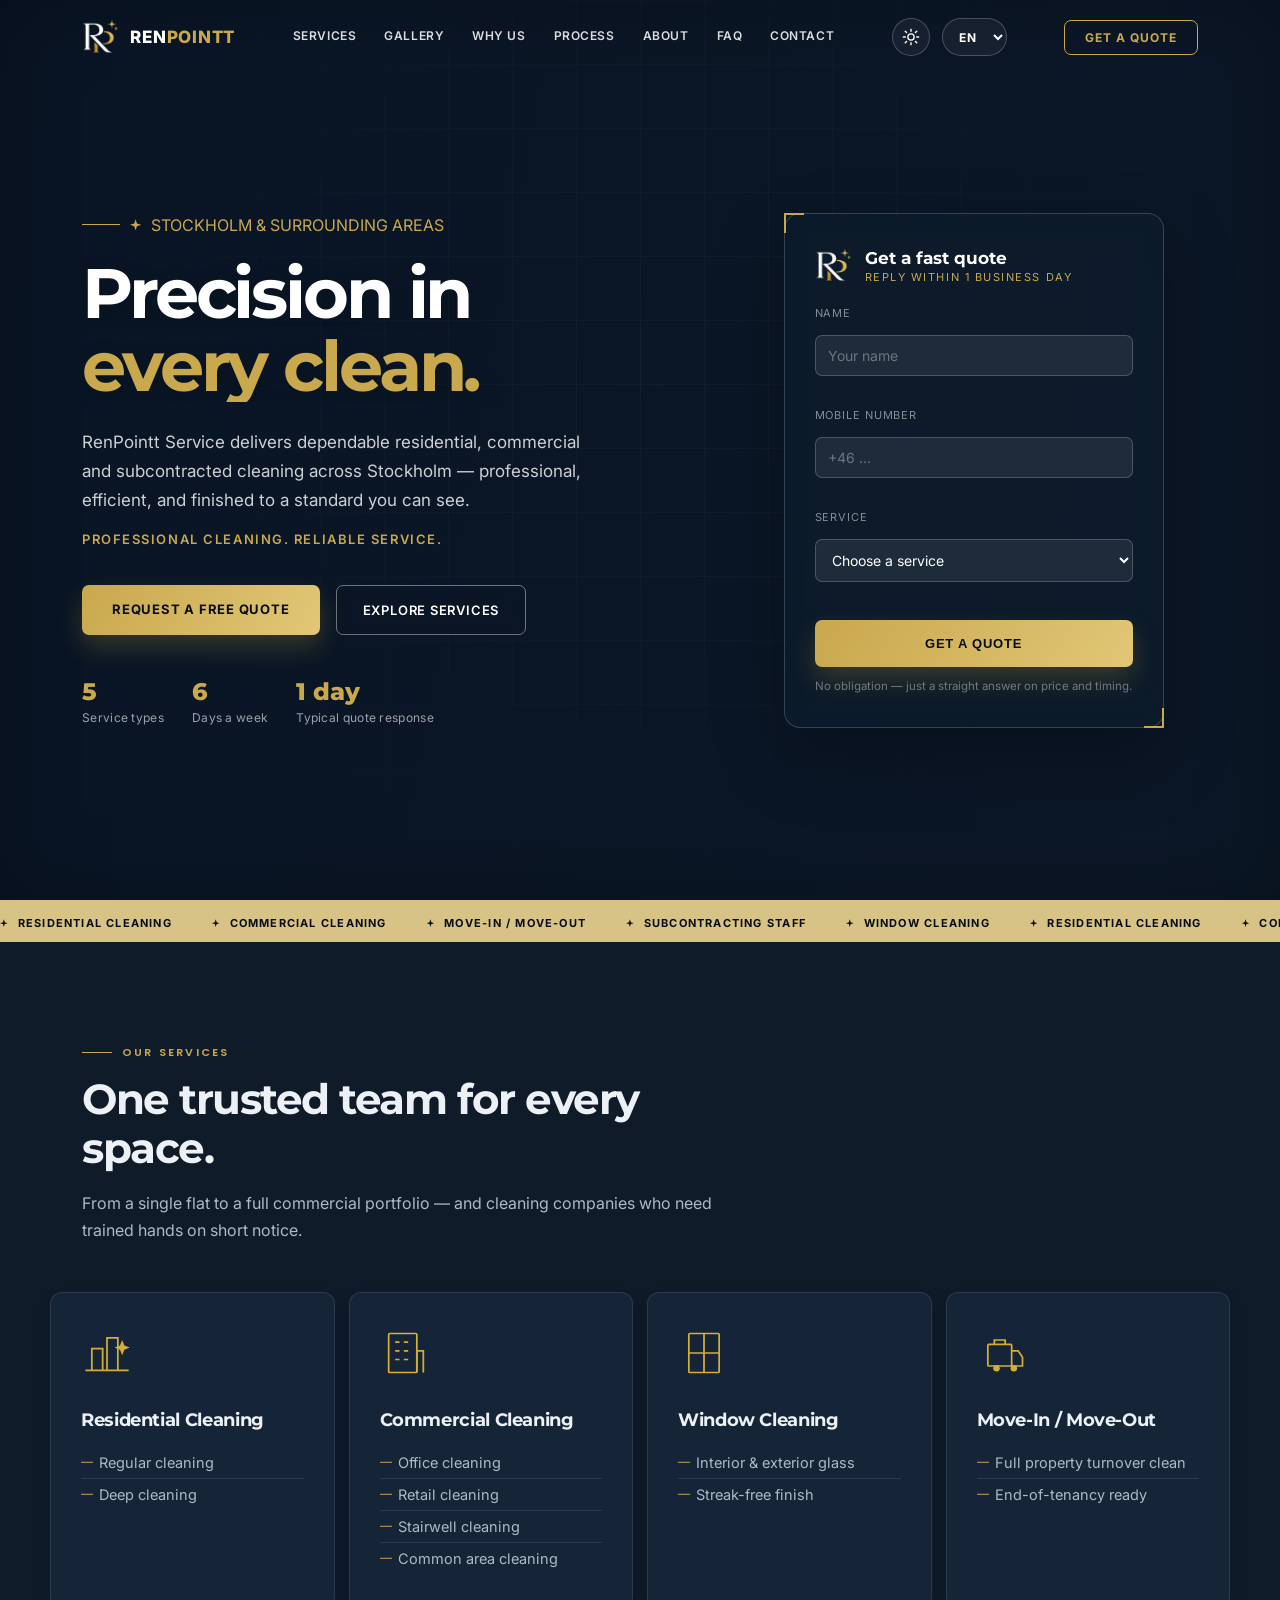
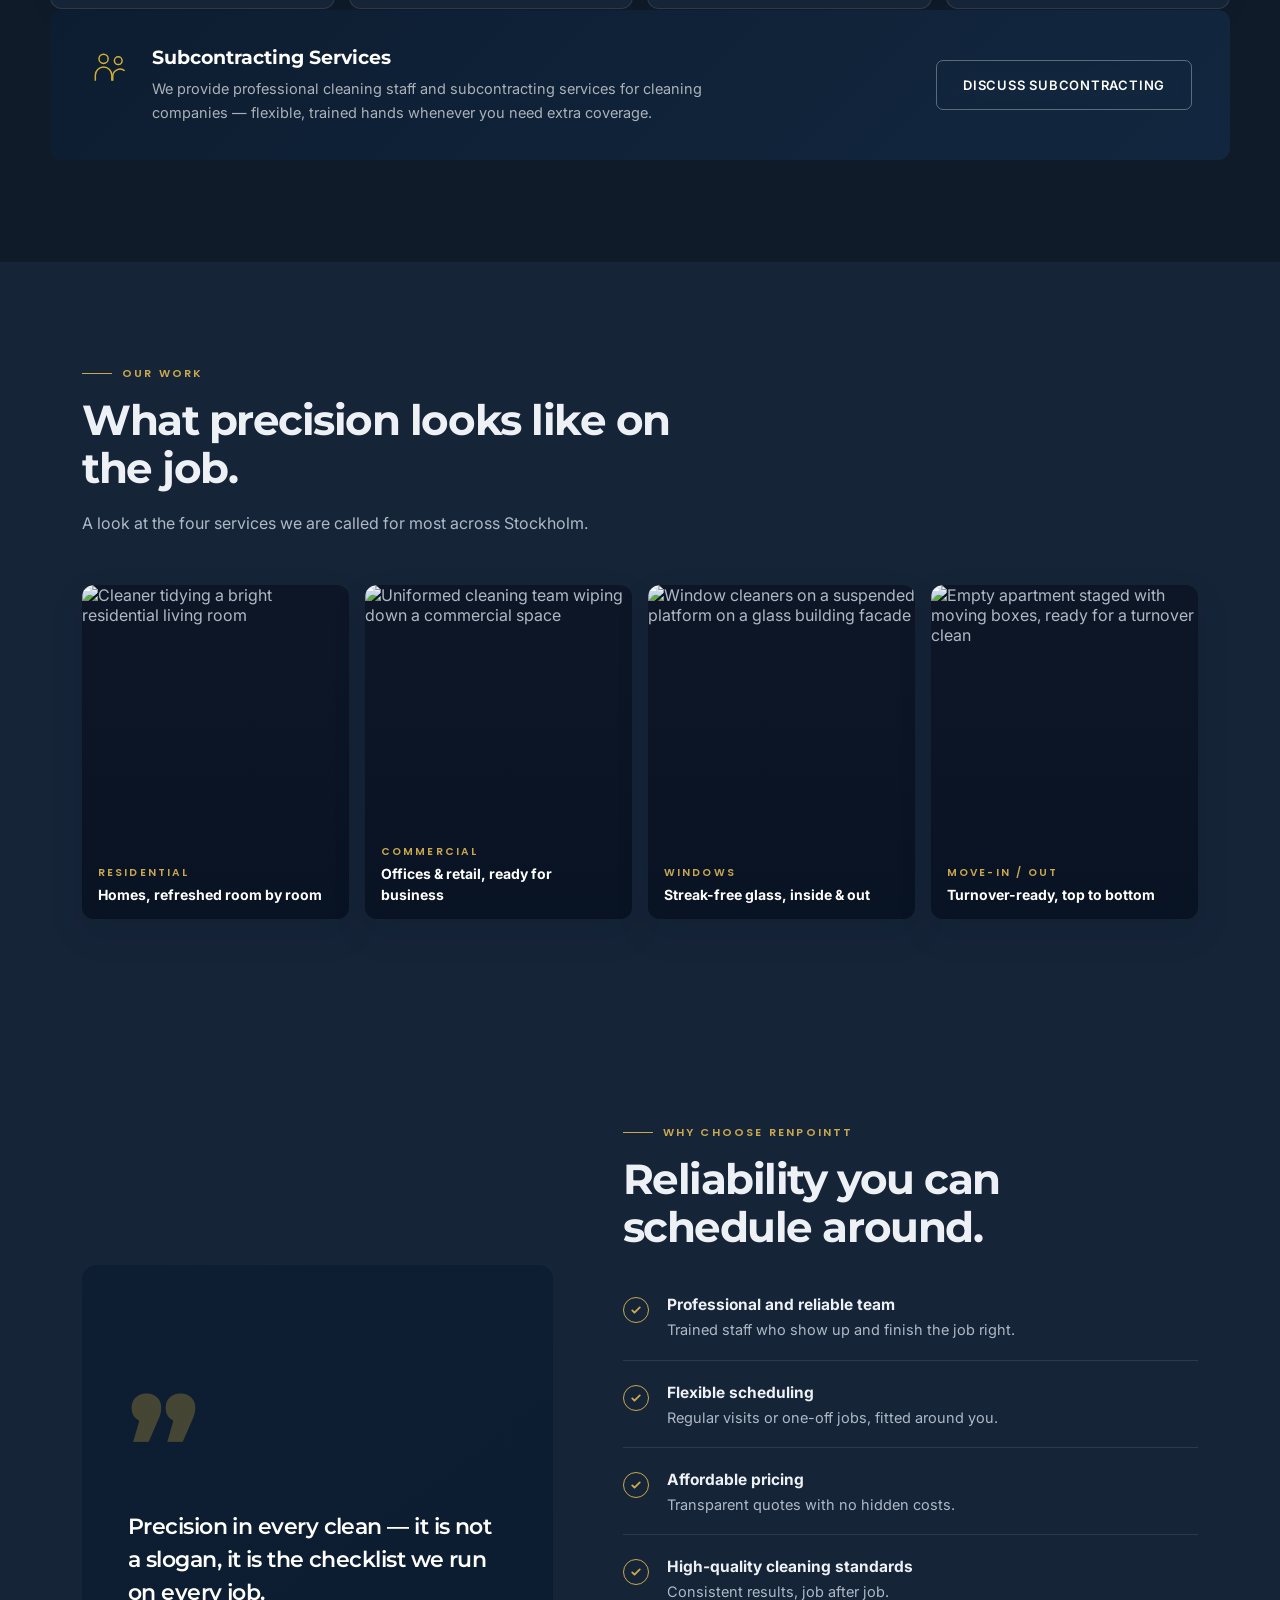
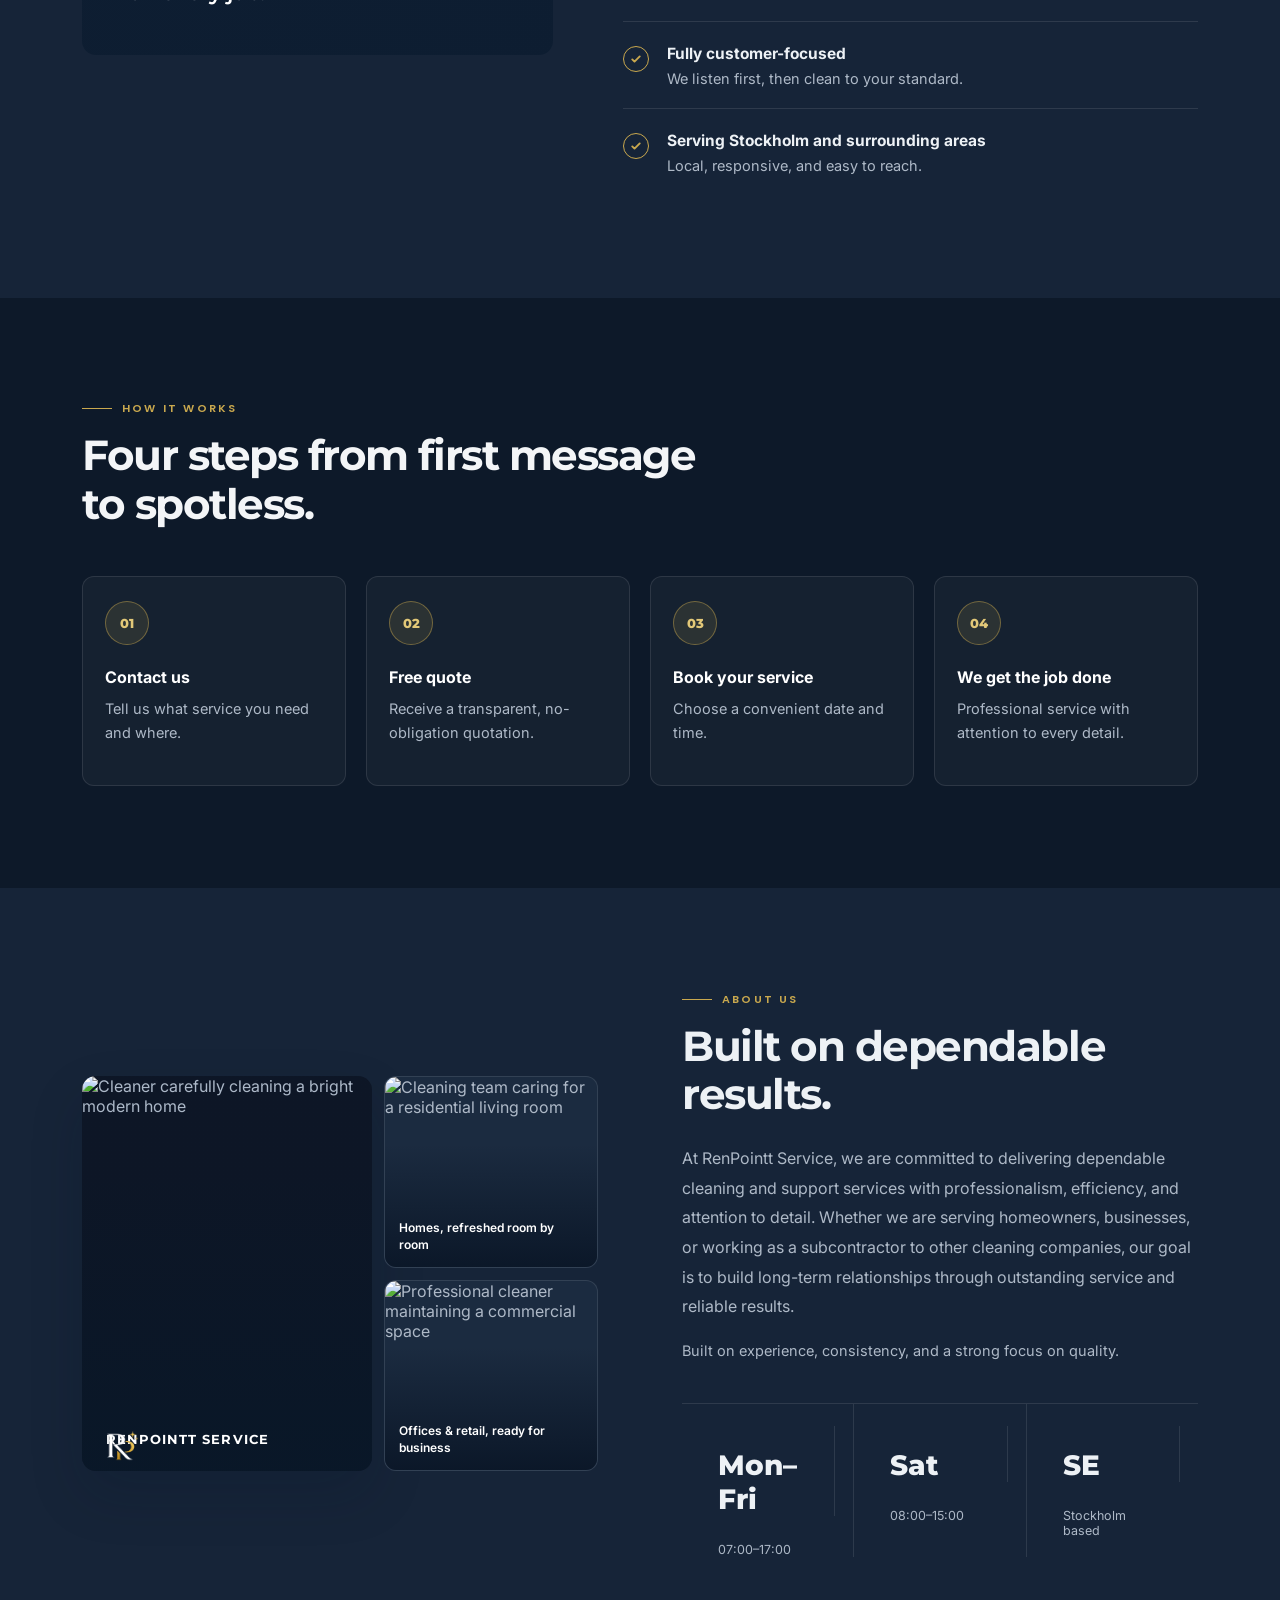
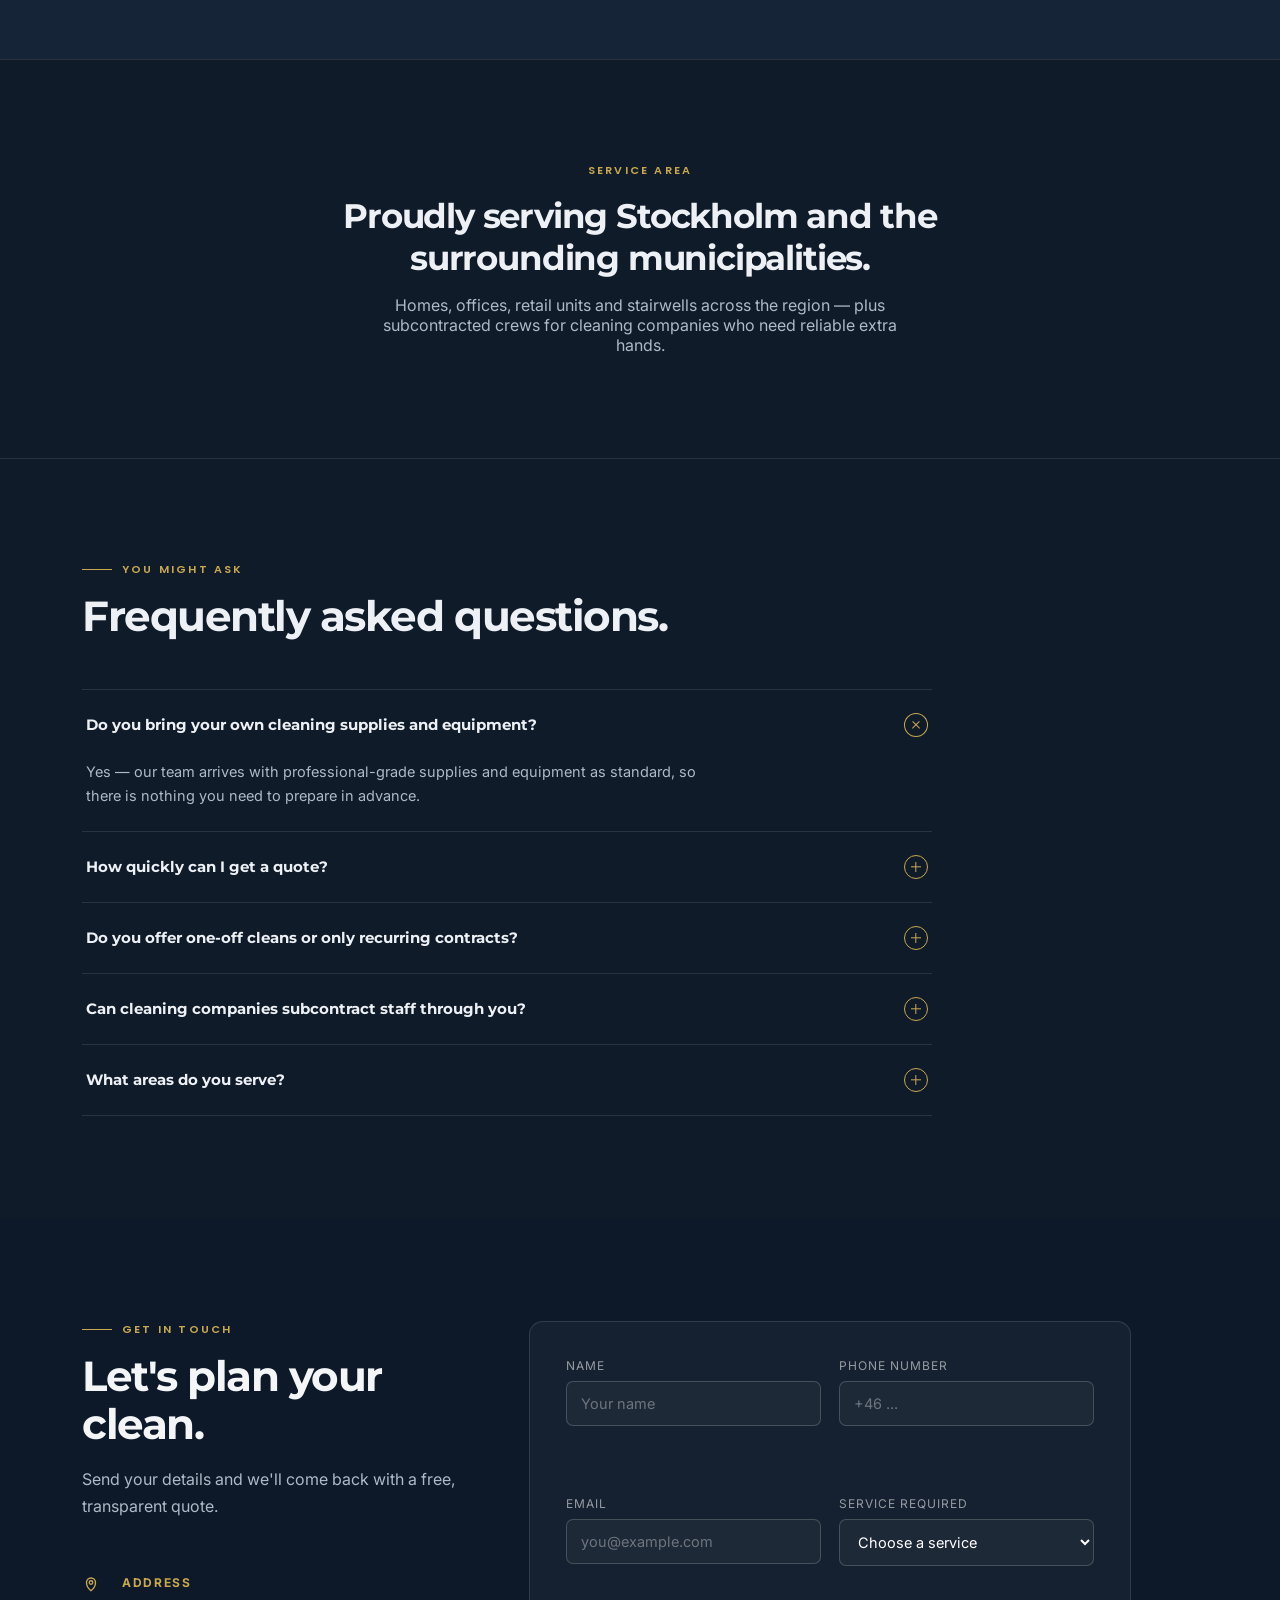
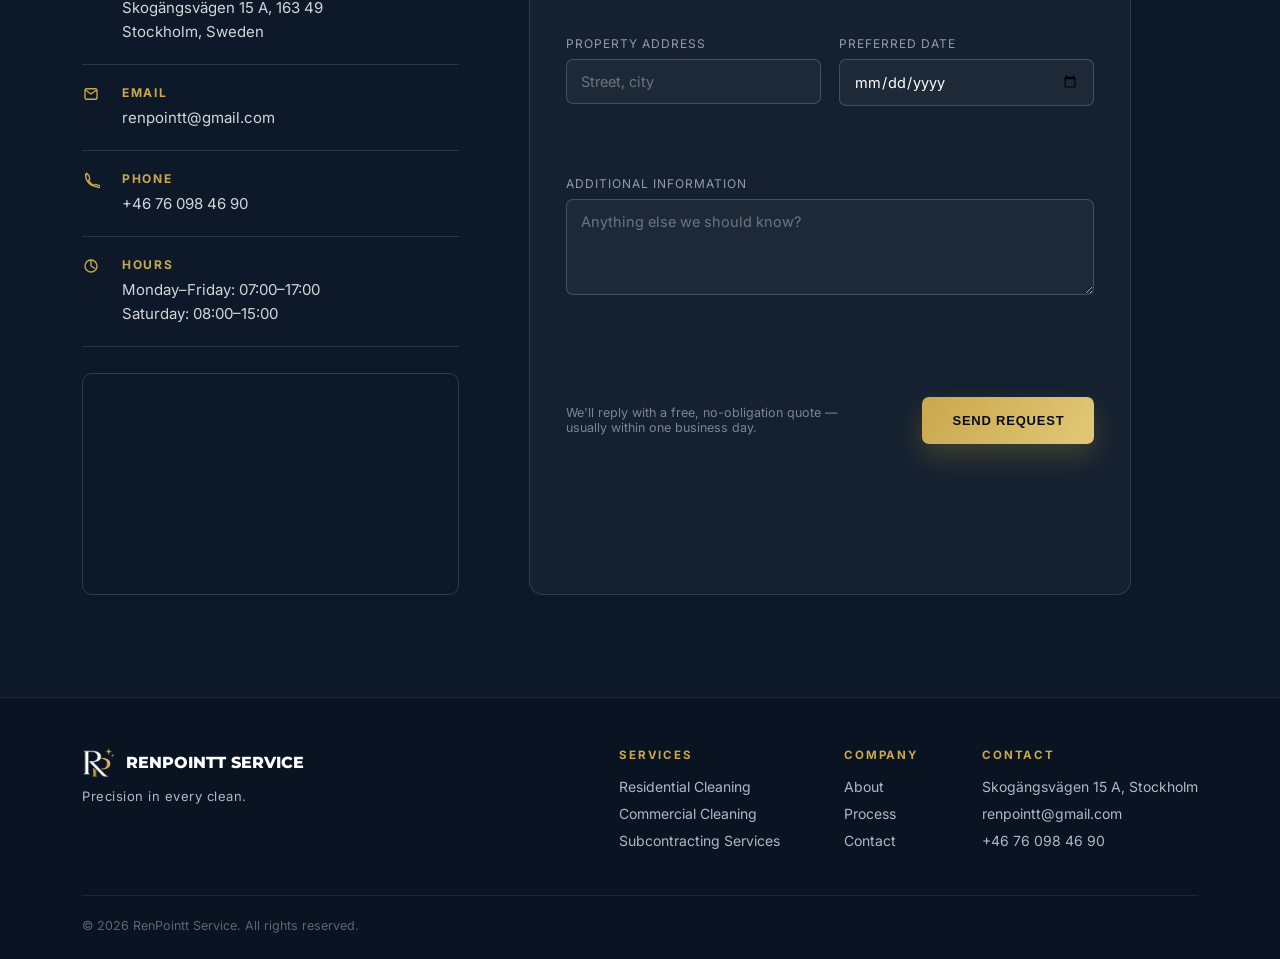
==== index.html @ 69bb12e0 "Publish RenPointt Service website Co-authored-by: Copilot <223556219+Copilot@users.noreply.github.co" ====
<!DOCTYPE html>
<html lang="en">
<head>
<meta charset="UTF-8">
<meta name="viewport" content="width=device-width, initial-scale=1.0">
<title>RenPointt Service — Precision in Every Clean | Stockholm Cleaning</title>
<meta name="description" content="Professional residential, commercial and subcontracted cleaning across Stockholm. Precision in every clean.">
<meta name="keywords" content="cleaning Stockholm, residential cleaning, commercial cleaning, office cleaning, window cleaning, move-in move-out cleaning, cleaning subcontractor, RenPointt Service">
<meta name="author" content="RenPointt Service">
<meta name="robots" content="index, follow">
<meta name="theme-color" content="#0D1626">
<link rel="canonical" href="https://www.renpointt.se/">

<!-- Open Graph -->
<meta property="og:type" content="website">
<meta property="og:site_name" content="RenPointt Service">
<meta property="og:title" content="RenPointt Service — Precision in Every Clean">
<meta property="og:description" content="Professional residential, commercial and subcontracted cleaning across Stockholm — reliable, affordable, and finished to a standard you can see.">
<meta property="og:image" content="https://images.unsplash.com/photo-1527515637462-cff94eecc1ac?auto=format&fit=crop&w=1200&q=80">
<meta property="og:url" content="https://www.renpointt.se/">
<meta property="og:locale" content="en_SE">

<!-- Twitter Card -->
<meta name="twitter:card" content="summary_large_image">
<meta name="twitter:title" content="RenPointt Service — Precision in Every Clean">
<meta name="twitter:description" content="Professional residential, commercial and subcontracted cleaning across Stockholm.">
<meta name="twitter:image" content="https://images.unsplash.com/photo-1527515637462-cff94eecc1ac?auto=format&fit=crop&w=1200&q=80">

<link rel="icon" type="image/png" href="img/favicon.png">
<link rel="apple-touch-icon" href="img/apple-touch-icon.png">
<link rel="preconnect" href="https://fonts.googleapis.com">
<link rel="preconnect" href="https://fonts.gstatic.com" crossorigin>
<link href="https://fonts.googleapis.com/css2?family=Montserrat:wght@600;700;800;900&family=Inter:wght@400;500;600;700&family=Poppins:wght@400;500;600&display=swap" rel="stylesheet">
<style>
  :root{
    --navy:#0D1626;
    --navy-deep:#080D17;
    --gold:#D4AF37;
    --gold-light:#E9CC6E;
    --white:#FFFFFF;
    --grey:#C0C0C0;
    --ink:#0D1626;
    --mist:#F6F5F2;
    --line: rgba(212,175,55,0.28);
    --header-solid: rgba(11,37,69,0.94);
    --panel: rgba(255,255,255,0.04);
    --panel-border: rgba(212,175,55,0.35);
    --text-soft: rgba(255,255,255,0.72);
    --muted: #5b6472;
  }
  body[data-theme="light"]{
    --navy:#12233D;
    --navy-deep:#0D1A2F;
    --gold:#C59B2D;
    --gold-light:#E7C86A;
    --white:#F6F8FB;
    --grey:#6F7E90;
    --ink:#122133;
    --mist:#EEF2F7;
    --line: rgba(18,35,61,0.12);
    --header-solid: rgba(255,255,255,0.9);
    --panel: rgba(7,24,41,0.03);
    --panel-border: rgba(18,35,61,0.12);
    --text-soft: rgba(18,35,61,0.7);
    --muted: #536176;
  }
  *{box-sizing:border-box; margin:0; padding:0;}
  html{scroll-behavior:smooth;}
  body{
    font-family:'Inter', sans-serif;
    color:var(--ink);
    background:linear-gradient(180deg, #f7f5f1 0%, #f2f4f8 100%);
    -webkit-font-smoothing:antialiased;
    overflow-x:hidden;
    transition:background .25s ease, color .25s ease;
  }
  body[data-theme="light"]{
    background:linear-gradient(180deg, #f5f7fb 0%, #eef2f8 100%);
  }
  h1,h2,h3,.mono-num,.logo-word{font-family:'Montserrat',sans-serif;}
  .eyebrow{
    font-family:'Poppins',sans-serif;
    letter-spacing:0.28em;
    text-transform:uppercase;
    font-size:12px;
    font-weight:600;
    color:var(--gold);
  }
  a{color:inherit; text-decoration:none;}
  ul{list-style:none;}
  img{max-width:100%; display:block;}
  .wrap{max-width:1180px; margin:0 auto; padding:0 32px;}
  @media (max-width:640px){ .wrap{padding:0 20px;} }

  /* ---------- Sparkle glyph ---------- */
  .spark{position:relative; display:inline-block; width:0.7em; height:0.7em;}
  .spark::before{
    content:""; position:absolute; inset:0;
    background:currentColor; clip-path:polygon(50% 0%, 62% 38%, 100% 50%, 62% 62%, 50% 100%, 38% 62%, 0% 50%, 38% 38%);
  }

  /* ---------- Header ---------- */
  header{
    position:fixed; top:0; left:0; right:0; z-index:100;
    background:rgba(11,37,69,0.0);
    transition:background .4s ease, box-shadow .4s ease, padding .3s ease;
    padding:22px 0;
  }
  header.solid{
    background:var(--header-solid);
    backdrop-filter: blur(10px);
    box-shadow:0 8px 30px rgba(0,0,0,0.18);
    padding:14px 0;
  }
  header .wrap{display:flex; align-items:center; justify-content:space-between;}
  .brand{display:flex; align-items:center; gap:10px;}
  .brand svg, .brand img{height:34px; width:auto;}
  .brand .name{color:var(--white); font-weight:800; font-size:17px; letter-spacing:0.03em;}
  .brand .name span{color:var(--gold);}
  nav.links{display:flex; gap:34px;}
  nav.links a{
    color:var(--white); font-size:13px; letter-spacing:0.06em; text-transform:uppercase;
    font-weight:600; opacity:0.85; position:relative; padding-bottom:4px;
  }
  body[data-theme="light"] .brand .name,
  body[data-theme="light"] nav.links a,
  body[data-theme="light"] .burger span,
  body[data-theme="light"] .theme-toggle,
  body[data-theme="light"] .lang-switch{
    color:var(--navy);
  }
  body[data-theme="light"] .theme-toggle,
  body[data-theme="light"] .lang-switch{
    background:rgba(18,35,61,0.04); border-color:rgba(18,35,61,0.18);
  }
  nav.links a::after{
    content:""; position:absolute; left:0; bottom:0; width:0; height:1.5px; background:var(--gold);
    transition:width .3s ease;
  }
  nav.links a:hover{opacity:1;}
  nav.links a:hover::after{width:100%;}
  .header-cta{
    border:1px solid var(--gold); color:var(--gold); padding:9px 20px; border-radius:2px;
    font-size:12px; letter-spacing:0.08em; text-transform:uppercase; font-weight:700;
    transition:all .3s ease;
  }
  .header-cta:hover{background:var(--gold); color:var(--navy-deep);}
  .header-tools{display:flex; align-items:center; gap:12px;}
  .theme-toggle, .lang-switch{
    border:1px solid rgba(255,255,255,0.22); background:rgba(255,255,255,0.05); color:var(--white);
    border-radius:999px; height:38px; display:inline-flex; align-items:center; justify-content:center;
    cursor:pointer; transition:all .25s ease; font-family:'Inter', sans-serif;
  }
  .theme-toggle svg, .mobile-close svg, .lightbox-close svg, .check svg, .info-block .ic svg{
    width:18px; height:18px; display:block;
  }
  .theme-toggle svg path, .theme-toggle svg circle, .theme-toggle svg line,
  .mobile-close svg path, .lightbox-close svg path, .check svg path, .info-block .ic svg path,
  .info-block .ic svg circle, .info-block .ic svg line,
  .info-block .ic svg rect{
    stroke:currentColor; fill:none; stroke-width:1.8; stroke-linecap:round; stroke-linejoin:round;
  }
  .theme-toggle{
    width:38px; font-size:18px; padding:0;
  }
  .theme-toggle svg{width:18px; height:18px; display:block;}
  .theme-toggle svg path, .theme-toggle svg circle, .theme-toggle svg line,
  .theme-toggle svg g, .theme-toggle svg rect{stroke:currentColor; fill:none;}
  .lang-switch{
    padding:0 12px; font-size:12px; letter-spacing:0.08em; text-transform:uppercase; font-weight:700;
  }
  .theme-toggle:hover, .lang-switch:hover{border-color:var(--gold); color:var(--gold);}
  .burger{display:none; flex-direction:column; gap:5px; cursor:pointer; background:none; border:none;}
  .burger span{width:24px; height:2px; background:var(--white); display:block;}
  @media (max-width:900px){
    nav.links{display:none;}
    .header-cta{display:none;}
    .burger{display:flex;}
  }

  /* mobile menu */
  .mobile-menu{
    position:fixed; inset:0; background:var(--navy-deep); z-index:200;
    display:flex; flex-direction:column; align-items:center; justify-content:center; gap:28px;
    transform:translateY(-100%); transition:transform .45s cubic-bezier(.7,0,.2,1);
  }
  .mobile-menu.open{transform:translateY(0);}
  .mobile-menu a{color:var(--white); font-size:22px; font-family:'Montserrat',sans-serif; font-weight:700; letter-spacing:0.04em;}
  .mobile-close{position:absolute; top:26px; right:28px; background:none; border:none; color:var(--gold); font-size:28px; cursor:pointer; width:42px; height:42px; display:grid; place-items:center;}
  .mobile-close svg, .lightbox-close svg{width:18px; height:18px; display:block;}
  .mobile-close svg path, .lightbox-close svg path{stroke:currentColor; fill:none; stroke-width:2; stroke-linecap:round;}

  /* ---------- Hero ---------- */
  .hero{
    position:relative;
    min-height:100vh;
    background:
      linear-gradient(120deg, rgba(7,18,34,0.88) 0%, rgba(14,29,47,0.82) 48%, rgba(13,22,38,0.90) 100%),
      url('https://images.unsplash.com/photo-1581578731548-c64695cc6952?auto=format&fit=crop&w=1800&q=80') center 50% / cover no-repeat;
    display:flex; align-items:center;
    overflow:hidden;
    padding-top:120px;
    padding-bottom:80px;
    box-shadow: inset 0 0 80px rgba(0,0,0,0.25);
  }
  .hero::before{
    content:""; position:absolute; inset:0;
    background-image:
      linear-gradient(rgba(255,255,255,0.035) 1px, transparent 1px),
      linear-gradient(90deg, rgba(255,255,255,0.035) 1px, transparent 1px);
    background-size:64px 64px;
    mask-image:radial-gradient(circle at 50% 40%, black 0%, transparent 72%);
    pointer-events:none;
  }
  .hero-grid{
    display:grid; grid-template-columns:1.15fr 0.85fr; gap:60px; align-items:center;
    position:relative; z-index:2; width:100%;
  }
  @media (max-width:960px){ .hero-grid{grid-template-columns:1fr;} }

  .hero-eyebrow{display:flex; align-items:center; gap:10px; color:var(--gold); margin-bottom:22px;}
  .hero-eyebrow .rule{width:38px; height:1px; background:var(--gold);}

  .hero h1{
    color:var(--white); font-weight:800; line-height:1.02;
    font-size:clamp(40px, 5.6vw, 70px); letter-spacing:-0.04em;
    text-shadow:0 10px 28px rgba(0,0,0,0.18);
  }
  .hero h1 .reveal{
    display:block; overflow:hidden; position:relative;
  }
  .hero h1 .reveal span{display:block; transform:translateY(110%); animation:riseUp .9s cubic-bezier(.2,.8,.2,1) forwards;}
  .hero h1 .reveal:nth-child(1) span{animation-delay:.15s;}
  .hero h1 .reveal:nth-child(2) span{animation-delay:.32s; color:var(--gold);}
  @keyframes riseUp{to{transform:translateY(0);}}

  .shine-wipe{
    position:absolute; inset:0; z-index:5; pointer-events:none;
    background:linear-gradient(100deg, transparent 30%, rgba(255,255,255,0.9) 48%, var(--gold-light) 51%, transparent 68%);
    transform:translateX(-120%) skewX(-12deg);
    animation:wipe 1.6s cubic-bezier(.6,0,.2,1) .1s forwards;
  }
  @keyframes wipe{to{transform:translateX(120%) skewX(-12deg);}}

  .hero p.lede{
    color:rgba(255,255,255,0.72); font-size:17px; line-height:1.7; max-width:480px; margin-top:26px;
  }
  .hero-actions{display:flex; gap:16px; margin-top:38px; flex-wrap:wrap;}
  .btn-primary{
    background:linear-gradient(120deg, var(--gold) 0%, var(--gold-light) 50%, var(--gold) 100%);
    background-size:220% 100%;
    color:var(--navy-deep); font-weight:700; font-size:13px; letter-spacing:0.06em; text-transform:uppercase;
    padding:16px 30px; border-radius:10px; border:none; cursor:pointer;
    box-shadow:0 12px 26px rgba(212,175,55,0.22);
    transition:background-position .6s ease, transform .25s ease, box-shadow .25s ease;
  }
  .btn-primary:hover{background-position:100% 0; transform:translateY(-2px); box-shadow:0 16px 30px rgba(212,175,55,0.28);}
  .btn-ghost{
    border:1px solid rgba(255,255,255,0.4); color:var(--white); font-weight:600; font-size:13px;
    letter-spacing:0.06em; text-transform:uppercase; padding:16px 26px; border-radius:10px; transition:.3s;
    backdrop-filter:blur(6px);
  }
  .btn-ghost:hover{border-color:var(--gold); color:var(--gold);}

  .hero-stats{display:flex; gap:36px; margin-top:56px; flex-wrap:wrap;}
  .hero-stats div{color:var(--white);}
  .hero-stats .num{font-family:'Montserrat'; font-weight:800; font-size:26px; color:var(--gold);}
  .hero-stats .label{font-size:12px; letter-spacing:0.05em; color:rgba(255,255,255,0.6); margin-top:4px;}

  /* Hero mark panel */
  .hero-mark{
    position:relative; display:flex; align-items:center; justify-content:center;
  }
  .mark-frame{
    position:relative; width:100%; max-width:380px; aspect-ratio:1/1.05;
    border:1px solid rgba(212,175,55,0.35);
    display:flex; align-items:center; justify-content:center;
    background:rgba(255,255,255,0.02);
  }
  .mark-frame::before, .mark-frame::after{
    content:""; position:absolute; width:26px; height:26px; border-color:var(--gold); border-style:solid;
  }
  .mark-frame::before{top:-1px; left:-1px; border-width:2px 0 0 2px;}
  .mark-frame::after{bottom:-1px; right:-1px; border-width:0 2px 2px 0;}
  .mark-frame svg{width:56%; height:auto;}
  .mark-caption{
    position:absolute; bottom:-46px; left:50%; transform:translateX(-50%);
    color:rgba(255,255,255,0.55); font-size:12px; letter-spacing:0.3em; text-transform:uppercase; white-space:nowrap;
  }
  @media (max-width:960px){ .hero-mark{margin-top:20px;} .mark-caption{display:none;} }

  /* ---------- Hero quick-quote card ---------- */
  .quote-card{
    position:relative; width:100%; max-width:380px;
    background:rgba(255,255,255,0.06); border:1px solid rgba(212,175,55,0.35);
    padding:34px 30px; backdrop-filter:blur(10px);
    box-shadow:0 24px 50px rgba(3,8,18,0.24);
  }
  .quote-card::before, .quote-card::after{
    content:""; position:absolute; width:22px; height:22px; border-color:var(--gold); border-style:solid;
  }
  .quote-card::before{top:-1px; left:-1px; border-width:2px 0 0 2px;}
  .quote-card::after{bottom:-1px; right:-1px; border-width:0 2px 2px 0;}
  .quote-card-head{display:flex; align-items:center; gap:12px; margin-bottom:22px;}
  .quote-card-head svg, .quote-card-head img{width:38px; height:auto; flex:0 0 auto;}
  .quote-card-head h3{color:var(--white); font-size:17px; font-weight:700;}
  .quote-card-head span{display:block; color:var(--gold); font-size:11px; letter-spacing:0.14em; text-transform:uppercase; margin-top:2px;}
  .quote-card .field{margin-bottom:14px;}
  .quote-card .field label{font-size:11px; letter-spacing:0.08em; text-transform:uppercase; color:rgba(255,255,255,0.5); margin-bottom:7px; display:block;}
  .quote-card .field input, .quote-card .field select{
    width:100%; background:rgba(255,255,255,0.05); border:1px solid rgba(255,255,255,0.2); color:var(--white);
    padding:11px 12px; font-family:'Inter'; font-size:14px; border-radius:2px;
  }
  .quote-card .field select option{background:var(--navy-deep);}
  .quote-card .field input:focus, .quote-card .field select:focus{outline:none; border-color:var(--gold);}
  .quote-card .btn-primary{width:100%; margin-top:6px;}
  .quote-card-note{font-size:11.5px; color:rgba(255,255,255,0.4); margin-top:12px; text-align:center;}

  /* ---------- Marquee strip ---------- */
  .strip{
    background:var(--gold); overflow:hidden; padding:13px 0; white-space:nowrap;
  }
  .strip .track{display:inline-flex; gap:40px; animation:marquee 26s linear infinite;}
  .strip span{
    color:var(--navy-deep); font-weight:700; font-size:13px; letter-spacing:0.14em; text-transform:uppercase;
    display:inline-flex; align-items:center; gap:10px;
  }
  @keyframes marquee{from{transform:translateX(0);} to{transform:translateX(-50%);}}

  /* ---------- Section base ---------- */
  section{padding:110px 0;}
  @media (max-width:640px){ section{padding:70px 0;} }
  .section-head{max-width:640px; margin-bottom:64px;}
  .section-head .eyebrow{margin-bottom:14px; display:flex; align-items:center; gap:10px;}
  .section-head .eyebrow .rule{width:30px; height:1px; background:var(--gold);}
  .section-head h2{
    font-size:clamp(28px,3.6vw,42px); font-weight:800; line-height:1.15; color:var(--navy);
  }
  .section-head p{margin-top:18px; color:#5b6472; font-size:16px; line-height:1.7;}

  /* ---------- Services ---------- */
  .services{background:var(--mist);}
  .service-grid{display:grid; grid-template-columns:repeat(4,1fr); gap:1px; background:var(--line); border:1px solid var(--line);}
  @media (max-width:900px){ .service-grid{grid-template-columns:repeat(2,1fr);} }
  @media (max-width:560px){ .service-grid{grid-template-columns:1fr;} }
  .service-card{
    background:linear-gradient(180deg, rgba(255,255,255,0.96), rgba(250,249,246,0.96)); padding:44px 38px; position:relative; overflow:hidden;
    transition:background .35s ease, transform .35s ease, box-shadow .35s ease;
    border-radius:0;
  }
  .service-card::before{
    content:""; position:absolute; left:0; top:0; height:0; width:3px; background:var(--gold);
    transition:height .4s ease;
  }
  .service-card:hover::before{height:100%;}
  .service-card:hover{background:#FCFBF7; transform:translateY(-2px); box-shadow:inset 0 0 0 1px rgba(212,175,55,0.12);}
  .service-icon{width:52px; height:52px; margin-bottom:26px;}
  .service-card h3{font-size:20px; font-weight:700; color:var(--navy); margin-bottom:16px;}
  .service-card ul li{
    font-size:14.5px; color:#5b6472; padding:7px 0 7px 18px; border-top:1px solid #ececec; position:relative;
  }
  .service-card ul li:first-child{border-top:none;}
  .service-card ul li::before{content:"—"; position:absolute; left:0; color:var(--gold); font-size:12px;}

  .sub-banner{
    margin-top:1px; background:linear-gradient(135deg, #0d1d31 0%, #12273f 100%); display:flex; align-items:center; justify-content:space-between;
    gap:30px; padding:38px 42px; flex-wrap:wrap; border-radius:0;
    box-shadow:0 18px 32px rgba(10,14,20,0.14);
  }
  .sub-banner-text{display:flex; align-items:flex-start; gap:20px; max-width:640px;}
  .sub-banner-text svg{flex:0 0 auto; width:44px; height:44px;}
  .sub-banner-text h3{color:var(--white); font-size:19px; font-weight:700; margin-bottom:8px;}
  .sub-banner-text p{color:rgba(255,255,255,0.65); font-size:14.5px; line-height:1.6;}
  .sub-banner .btn-ghost{white-space:nowrap;}

  /* ---------- Gallery ---------- */
  .gallery-grid{
    display:grid; grid-template-columns:repeat(4,1fr); gap:14px;
  }
  @media (max-width:900px){ .gallery-grid{grid-template-columns:repeat(2,1fr);} }
  @media (max-width:480px){ .gallery-grid{grid-template-columns:1fr;} }
  .gallery-item{
    position:relative; overflow:hidden; aspect-ratio:4/5; background:var(--navy);
  }
  .gallery-item img{
    width:100%; height:100%; object-fit:cover; display:block;
    filter:saturate(0.92) contrast(1.03);
    transition:transform .6s cubic-bezier(.2,.8,.2,1), filter .4s ease;
  }
  .gallery-item:hover img{transform:scale(1.06);}
  .gallery-item::after{
    content:""; position:absolute; inset:0;
    background:linear-gradient(180deg, rgba(11,37,69,0) 45%, rgba(7,24,41,0.88) 100%);
  }
  .gallery-cap{
    position:absolute; left:16px; right:16px; bottom:14px; z-index:2;
    color:var(--white);
  }
  .gallery-cap .eyebrow{color:var(--gold); font-size:10.5px; margin-bottom:4px;}
  .gallery-cap h4{font-size:15.5px; font-weight:700;}
  .gallery-credit{margin-top:26px; text-align:right; font-size:11px; color:#9aa4b0;}
  .gallery-credit a{color:#9aa4b0; text-decoration:underline;}
  .gallery-item{cursor:zoom-in;}

  /* ---------- Lightbox ---------- */
  .lightbox{
    position:fixed; inset:0; z-index:300; background:rgba(7,24,41,0.94);
    display:flex; align-items:center; justify-content:center; padding:40px;
    opacity:0; pointer-events:none; transition:opacity .3s ease;
  }
  .lightbox.open{opacity:1; pointer-events:auto;}
  .lightbox img{max-width:min(90vw,900px); max-height:75vh; object-fit:contain; border:1px solid var(--gold);}
  .lightbox-cap{position:absolute; bottom:36px; left:0; right:0; text-align:center; color:var(--gold); font-size:13px; letter-spacing:0.08em; text-transform:uppercase;}
  .lightbox-close{position:absolute; top:26px; right:32px; color:var(--white); font-size:30px; background:none; border:none; cursor:pointer;}

  /* ---------- FAQ ---------- */
  .faq{background:var(--mist);}
  .faq-list{max-width:760px;}
  .faq-item{border-bottom:1px solid #e2ded4;}
  .faq-item:first-child{border-top:1px solid #e2ded4;}
  .faq-q{
    display:flex; align-items:center; justify-content:space-between; gap:20px;
    padding:22px 4px; cursor:pointer; font-family:'Montserrat'; font-weight:700; font-size:16px; color:var(--navy);
  }
  .faq-q .plus{
    flex:0 0 auto; width:24px; height:24px; border:1px solid var(--gold); border-radius:50%; position:relative; transition:transform .3s ease;
  }
  .faq-q .plus::before, .faq-q .plus::after{content:""; position:absolute; background:var(--gold);}
  .faq-q .plus::before{left:6px; right:6px; top:50%; height:1.4px; transform:translateY(-50%);}
  .faq-q .plus::after{top:6px; bottom:6px; left:50%; width:1.4px; transform:translateX(-50%); transition:opacity .25s ease;}
  .faq-item.open .plus{transform:rotate(45deg);}
  .faq-a{max-height:0; overflow:hidden; transition:max-height .35s ease;}
  .faq-item.open .faq-a{max-height:200px;}
  .faq-a p{padding:0 4px 22px; font-size:14.5px; color:#5b6472; line-height:1.7; max-width:640px;}

  /* ---------- Why choose ---------- */
  .why{display:grid; grid-template-columns:0.9fr 1.1fr; gap:70px; align-items:center;}
  @media (max-width:900px){ .why{grid-template-columns:1fr;} }
  .why-visual{
    position:relative; background:var(--navy); min-height:420px; padding:46px;
    display:flex; flex-direction:column; justify-content:flex-end; overflow:hidden;
  }
  .why-visual .quote-mark{
    font-family:'Montserrat'; font-size:130px; color:rgba(212,175,55,0.28); line-height:1; font-weight:800;
  }
  .why-visual p{
    color:var(--white); font-size:22px; font-weight:600; line-height:1.5; font-family:'Montserrat'; max-width:380px;
  }
  .why-visual .tag{color:var(--gold); font-size:12px; letter-spacing:0.2em; text-transform:uppercase; margin-top:22px;}
  .why-list{display:grid; gap:4px;}
  .why-item{
    display:flex; gap:18px; align-items:flex-start; padding:20px 0; border-bottom:1px solid #ececec;
  }
  .why-item:last-child{border-bottom:none;}
  .check{
    flex:0 0 auto; width:26px; height:26px; border:1.5px solid var(--gold); border-radius:50%;
    display:flex; align-items:center; justify-content:center; color:var(--gold); margin-top:2px;
  }
  .check svg{width:12px; height:12px; display:block;}
  .check svg path{stroke:currentColor; fill:none; stroke-width:2.5; stroke-linecap:round; stroke-linejoin:round;}
  .why-item h4{font-size:16.5px; font-weight:700; color:var(--navy); margin-bottom:4px;}
  .why-item p{font-size:14.5px; color:#5b6472; line-height:1.6;}

  /* ---------- How it works ---------- */
  .process{background:var(--navy-deep); position:relative;}
  .process .section-head h2{color:var(--white);}
  .process .section-head p{color:rgba(255,255,255,0.6);}
  .process-row{display:grid; grid-template-columns:repeat(4,1fr); gap:0; position:relative;}
  @media (max-width:900px){ .process-row{grid-template-columns:1fr 1fr;} }
  @media (max-width:560px){ .process-row{grid-template-columns:1fr;} }
  .process-row::before{
    content:""; position:absolute; top:26px; left:6%; right:6%; height:1px;
    background:repeating-linear-gradient(90deg, rgba(212,175,55,0.5) 0 8px, transparent 8px 16px);
  }
  @media (max-width:900px){ .process-row::before{display:none;} }
  .process-step{position:relative; padding:0 26px 0 0;}
  .p-num{
    font-family:'Montserrat'; font-weight:800; font-size:15px; color:var(--navy-deep); background:var(--gold);
    width:52px; height:52px; border-radius:50%; display:flex; align-items:center; justify-content:center;
    position:relative; z-index:2; margin-bottom:26px;
  }
  .process-step h4{color:var(--white); font-size:18px; font-weight:700; margin-bottom:10px;}
  .process-step p{color:rgba(255,255,255,0.58); font-size:14.5px; line-height:1.65;}

  /* ---------- About ---------- */
  .about{display:grid; grid-template-columns:1fr 1fr; gap:70px; align-items:center;}
  @media (max-width:900px){ .about{grid-template-columns:1fr;} }
  .about-copy p{font-size:16.5px; line-height:1.85; color:#43505f;}
  .about-copy .section-head{margin-bottom:26px;}
  .about-badges{display:flex; gap:0; margin-top:38px; border-top:1px solid #ececec;}
  .about-badges div{flex:1; padding:22px 18px 0; border-right:1px solid #ececec;}
  .about-badges div:last-child{border-right:none;}
  .about-badges .num{font-family:'Montserrat'; font-weight:800; font-size:28px; color:var(--navy);}
  .about-badges .lab{font-size:12.5px; color:#7a8494; margin-top:4px;}
  .about-frame{
    position:relative; aspect-ratio:4/5; background:var(--navy);
    display:flex; align-items:flex-end; justify-content:flex-start; overflow:hidden;
    border-radius:20px; box-shadow:0 28px 60px rgba(11,17,30,0.18);
  }
  .about-frame img{width:100%; height:100%; object-fit:cover; position:absolute; inset:0; filter:saturate(1.08) contrast(1.04);}
  .about-frame .tint{position:absolute; inset:0; background:linear-gradient(180deg, rgba(11,37,69,0.15) 0%, rgba(7,24,41,0.75) 100%);}
  .about-frame .badge{position:relative; z-index:2; margin:0 0 24px 24px; display:flex; align-items:center; gap:10px;}
  .about-frame .badge svg, .about-frame .badge img{width:34px; height:auto;}
  .about-frame .badge span{color:var(--white); font-family:'Montserrat'; font-weight:700; font-size:13px; letter-spacing:0.08em;}
  .about-frame .sweep{
    position:absolute; inset:0; z-index:3;
    background:linear-gradient(115deg, transparent 40%, rgba(212,175,55,0.35) 50%, transparent 60%);
    transform:translateX(-140%);
  }
  .about-frame.in-view .sweep{animation:wipe 1.4s ease-out forwards;}

  /* ---------- Service area map strip ---------- */
  .locale{background:var(--mist); text-align:center;}
  .locale .eyebrow{justify-content:center; display:flex; gap:10px; margin-bottom:16px;}
  .locale h2{font-size:clamp(24px,3vw,34px); font-weight:800; color:var(--navy); max-width:720px; margin:0 auto;}
  .locale p{color:#5b6472; margin-top:16px; max-width:560px; margin-left:auto; margin-right:auto;}

  /* ---------- Contact ---------- */
  .contact{background:var(--navy-deep); color:var(--white);}
  .contact-grid{display:grid; grid-template-columns:0.85fr 1.15fr; gap:70px;}
  @media (max-width:960px){ .contact-grid{grid-template-columns:1fr;} }
  .contact .section-head h2{color:var(--white);}
  .contact .section-head p{color:rgba(255,255,255,0.6);}
  .info-block{display:flex; gap:16px; padding:20px 0; border-bottom:1px solid rgba(255,255,255,0.1);}
  .info-block:first-of-type{border-top:1px solid rgba(255,255,255,0.1);}
  .info-block .ic{color:var(--gold); font-size:18px; flex:0 0 auto; width:24px;}
  .info-block h5{font-size:12px; letter-spacing:0.14em; text-transform:uppercase; color:var(--gold); margin-bottom:6px;}
  .info-block p, .info-block a{font-size:15px; color:rgba(255,255,255,0.82); line-height:1.6;}
  .map-frame{margin-top:26px; border:1px solid rgba(255,255,255,0.15); overflow:hidden; filter:grayscale(0.15) contrast(1.05);}
  .map-frame iframe{width:100%; height:220px; border:0; display:block;}

  form{display:grid; gap:18px;}
  .form-row{display:grid; grid-template-columns:1fr 1fr; gap:18px;}
  @media (max-width:560px){ .form-row{grid-template-columns:1fr;} }
  .field{display:flex; flex-direction:column; gap:8px;}
  .field label{font-size:12px; letter-spacing:0.08em; text-transform:uppercase; color:rgba(255,255,255,0.55);}
  .field input, .field select, .field textarea{
    background:rgba(255,255,255,0.04); border:1px solid rgba(255,255,255,0.18); color:var(--white);
    padding:13px 14px; font-family:'Inter'; font-size:14.5px; border-radius:2px; transition:border-color .25s ease;
  }
  .field input::placeholder, .field textarea::placeholder{color:rgba(255,255,255,0.35);}
  .field input:focus, .field select:focus, .field textarea:focus{outline:none; border-color:var(--gold);}
  .field select option{background:var(--navy-deep); color:var(--white);}
  textarea{resize:vertical; min-height:96px;}
  .form-foot{display:flex; align-items:center; justify-content:space-between; gap:20px; flex-wrap:wrap; margin-top:6px;}
  .form-note{font-size:12.5px; color:rgba(255,255,255,0.45); max-width:280px;}
  .form-status{font-size:13px; color:var(--gold); min-height:18px;}

  /* ---------- Footer ---------- */
  footer{background:var(--navy-deep); border-top:1px solid rgba(255,255,255,0.08); padding:50px 0 26px;}
  .foot-top{display:flex; justify-content:space-between; align-items:flex-start; gap:40px; flex-wrap:wrap; padding-bottom:36px; border-bottom:1px solid rgba(255,255,255,0.08);}
  .foot-brand{display:flex; align-items:center; gap:10px;}
  .foot-brand svg, .foot-brand img{height:30px; width:auto;}
  .foot-brand span{color:var(--white); font-weight:800; font-family:'Montserrat'; font-size:16px;}
  .foot-tagline{color:rgba(255,255,255,0.45); font-size:13px; margin-top:10px; letter-spacing:0.04em;}
  .foot-links{display:flex; gap:64px; flex-wrap:wrap;}
  .foot-links h6{color:var(--gold); font-size:11.5px; letter-spacing:0.16em; text-transform:uppercase; margin-bottom:16px;}
  .foot-links a, .foot-links p{display:block; color:rgba(255,255,255,0.55); font-size:14px; margin-bottom:10px;}
  .foot-links a:hover{color:var(--gold);}
  .foot-bottom{display:flex; justify-content:space-between; padding-top:22px; flex-wrap:wrap; gap:10px;}
  .foot-bottom p{color:rgba(255,255,255,0.35); font-size:12.5px;}

  /* reveal-on-scroll */
  .rv{opacity:0; transform:translateY(24px); transition:opacity .7s ease, transform .7s ease;}
  .rv.in{opacity:1; transform:translateY(0);}

  @media (prefers-reduced-motion: reduce){
    *{animation-duration:0.01ms !important; animation-iteration-count:1 !important; transition-duration:0.01ms !important;}
  }

  ::selection{background:var(--gold); color:var(--navy-deep);}
  :focus-visible{outline:2px solid var(--gold); outline-offset:3px;}

  /* Refined Scandinavian corporate visual system */
  :root{
    --surface:#101b2a;
    --surface-raised:#162438;
    --surface-soft:#1b2b40;
    --surface-border:rgba(255,255,255,0.1);
    --copy:#aeb9c7;
    --heading:#edf1f5;
    --gold:#c9a84e;
    --gold-light:#e2c878;
  }
  body[data-theme="light"]{
    --surface:#f4f6f8;
    --surface-raised:#ffffff;
    --surface-soft:#edf1f5;
    --surface-border:rgba(18,35,61,0.1);
    --copy:#566476;
    --heading:#12233d;
    --gold:#b28c32;
    --gold-light:#dec36d;
  }
  html{scroll-padding-top:90px;}
  body{background:var(--surface); color:var(--copy);}
  section{padding:clamp(76px,8vw,108px) 0;}
  .eyebrow{letter-spacing:0.2em; font-size:11px;}
  .section-head{margin-bottom:48px;}
  .section-head h2,.locale h2{color:var(--heading); letter-spacing:-0.035em; font-weight:700;}
  .section-head p,.locale p{color:var(--copy);}
  .section-head .eyebrow .rule{background:var(--gold);}

  header{padding:18px 0;}
  header.solid{box-shadow:0 8px 28px rgba(5,13,24,0.12); backdrop-filter:blur(16px);}
  .brand .name{letter-spacing:0.045em;}
  nav.links{gap:clamp(16px,2.2vw,30px);}
  nav.links a{font-size:12px; letter-spacing:0.045em;}
  .header-cta{border-radius:7px;}
  .theme-toggle,.lang-switch{backdrop-filter:blur(8px);}
  body[data-theme="light"] header:not(.solid) .brand .name,
  body[data-theme="light"] header:not(.solid) nav.links a,
  body[data-theme="light"] header:not(.solid) .burger span,
  body[data-theme="light"] header:not(.solid) .theme-toggle,
  body[data-theme="light"] header:not(.solid) .lang-switch{
    color:#fff;
  }
  body[data-theme="light"] header:not(.solid) .theme-toggle,
  body[data-theme="light"] header:not(.solid) .lang-switch{
    background:rgba(7,18,34,0.24); border-color:rgba(255,255,255,0.28);
  }
  body[data-theme="light"] header.solid .brand .name,
  body[data-theme="light"] header.solid nav.links a,
  body[data-theme="light"] header.solid .burger span,
  body[data-theme="light"] header.solid .theme-toggle,
  body[data-theme="light"] header.solid .lang-switch{color:var(--navy);}

  .hero{
    min-height:min(900px,100svh);
    background-image:
      linear-gradient(100deg,rgba(8,20,36,0.88) 0%,rgba(8,20,36,0.70) 54%,rgba(8,20,36,0.56) 100%),
      url('https://images.unsplash.com/photo-1581578731548-c64695cc6952?auto=format&fit=crop&w=2000&q=85');
    background-position:center, center 48%;
  }
  .hero h1{font-weight:700; letter-spacing:-0.045em; line-height:1.04;}
  .hero p.lede{max-width:520px; color:rgba(255,255,255,0.8);}
  .hero-stats{gap:28px; margin-top:42px;}
  .hero-stats .num{font-size:24px;}
  .hero-stats .label{letter-spacing:0.025em;}
  .quote-card{
    border:1px solid rgba(255,255,255,0.18); border-radius:16px;
    background:rgba(13,27,45,0.82); box-shadow:0 30px 70px rgba(0,0,0,0.26);
  }
  .quote-card::before,.quote-card::after{width:18px; height:18px; border-color:var(--gold);}
  .quote-card .field input,.quote-card .field select{border-radius:7px; background:rgba(255,255,255,0.08);}
  .quote-card .btn-primary{border-radius:7px;}
  .btn-primary,.btn-ghost{border-radius:7px;}
  .strip{background:#d8c386; padding:11px 0;}
  .strip span{font-size:11px; letter-spacing:0.11em;}

  #services,.faq,.locale{background:var(--surface);}
  #gallery,#why,#about{background:var(--surface-raised);}
  .service-grid{
    gap:14px; border:0; background:transparent;
  }
  .service-card{
    min-height:250px; border:1px solid var(--surface-border); border-radius:12px;
    background:var(--surface-raised); padding:34px 30px;
    box-shadow:0 10px 28px rgba(8,20,36,0.035);
  }
  .service-card:hover{
    background:var(--surface-raised); transform:translateY(-4px);
    box-shadow:0 18px 38px rgba(8,20,36,0.1);
  }
  .service-card h3{color:var(--heading); letter-spacing:-0.02em; font-size:18px;}
  .service-card ul li{color:var(--copy); border-color:var(--surface-border);}
  .sub-banner{border-radius:12px; padding:36px 38px; box-shadow:none;}
  .sub-banner .btn-ghost{border-color:rgba(255,255,255,0.32);}

  .gallery-grid{gap:16px;}
  .gallery-item{border-radius:12px; box-shadow:0 14px 34px rgba(8,20,36,0.12);}
  .gallery-item img{filter:saturate(0.82) contrast(1.04);}
  .gallery-item::after{background:linear-gradient(180deg,rgba(7,18,34,0.02) 24%,rgba(7,18,34,0.82) 100%);}
  .gallery-cap h4{font-size:14px; line-height:1.45;}
  .gallery-credit{color:var(--copy);}
  .gallery-credit a{color:var(--heading);}

  .why{gap:clamp(40px,6vw,70px);}
  .why-visual{
    border-radius:14px; min-height:390px; padding:clamp(30px,4vw,46px);
    background:linear-gradient(145deg,rgba(13,29,49,0.9),rgba(13,29,49,0.98)),
      url('https://images.unsplash.com/photo-1600880292203-757bb62b4baf?auto=format&fit=crop&w=1000&q=80') center/cover;
  }
  .why-visual p{font-weight:600; letter-spacing:-0.025em;}
  .why-item{border-color:var(--surface-border); padding:18px 0;}
  .why-item h4{color:var(--heading); font-size:15.5px;}
  .why-item p{color:var(--copy);}

  .process{background:#0d1929;}
  .process .section-head h2{color:#f3f5f7;}
  .process .section-head p{color:#aeb9c7;}
  .process-row{gap:20px;}
  .process-row::before{display:none;}
  .process-step{
    min-height:210px; padding:24px 22px; border:1px solid rgba(255,255,255,0.1);
    border-radius:12px; background:rgba(255,255,255,0.035);
  }
  .p-num{
    width:44px; height:44px; margin-bottom:22px; border:1px solid rgba(201,168,78,0.45);
    background:rgba(201,168,78,0.12); color:var(--gold-light); font-size:13px;
  }
  .process-step h4{font-size:16px;}
  .process-step p{color:#aeb9c7;}

  .about{gap:clamp(40px,7vw,84px);}
  .about-photo-grid{
    display:grid; grid-template-columns:1.15fr 0.85fr; gap:12px;
    min-width:0; align-items:stretch;
  }
  .about-frame{border-radius:14px; box-shadow:0 24px 54px rgba(8,20,36,0.16);}
  .about-photo-grid .about-frame{height:100%; min-height:360px; aspect-ratio:auto;}
  .about-photo-stack{display:grid; grid-template-rows:1fr 1fr; gap:12px; min-width:0;}
  .about-photo-detail{
    position:relative; overflow:hidden; min-height:170px; aspect-ratio:1.12;
    margin:0; border:1px solid var(--surface-border); border-radius:12px; background:var(--surface-soft);
  }
  .about-photo-detail img{
    position:absolute; inset:0; width:100%; height:100%; object-fit:cover;
    transition:transform .5s ease;
  }
  .about-photo-detail:hover img{transform:scale(1.04);}
  .about-photo-detail::after{
    content:""; position:absolute; inset:35% 0 0;
    background:linear-gradient(transparent,rgba(7,18,34,0.78));
  }
  .about-photo-caption{
    position:absolute; z-index:1; left:14px; right:12px; bottom:13px;
    color:#fff; font-size:12px; line-height:1.4; font-weight:600;
  }
  .about-frame .tint{background:linear-gradient(180deg,rgba(11,25,42,0.02) 25%,rgba(7,24,41,0.62) 100%);}
  .about-copy p{color:var(--copy); font-size:16px;}
  .about-copy .about-supporting{margin-top:16px; font-size:14.5px; color:var(--copy);}
  .about-badges{border-color:var(--surface-border);}
  .about-badges div{border-color:var(--surface-border);}
  .about-badges .num{color:var(--heading);}
  .about-badges .lab{color:var(--copy);}
  .locale{border-top:1px solid var(--surface-border); border-bottom:1px solid var(--surface-border);}
  .locale h2{max-width:760px; margin:0 auto;}

  .faq-list{max-width:850px;}
  .faq-item,.faq-item:first-child{border-color:var(--surface-border);}
  .faq-q{color:var(--heading); font-size:15px; padding:23px 4px;}
  .faq-a p{color:var(--copy);}
  .contact{background:#0d1929;}
  .contact .section-head h2{color:#f3f5f7;}
  .contact .section-head p{color:#aeb9c7;}
  .info-block{border-color:rgba(255,255,255,0.12);}
  form#quoteForm{
    padding:clamp(22px,3vw,36px); border:1px solid rgba(255,255,255,0.12);
    border-radius:14px; background:rgba(255,255,255,0.035);
  }
  .field input,.field select,.field textarea{border-radius:7px;}
  .form-foot .btn-primary{border-radius:7px;}
  .map-frame{border-radius:10px;}
  footer{background:#091321;}
  .foot-links a,.foot-links p{color:#aeb9c7;}
  .foot-tagline{color:#aeb9c7;}

  body[data-theme="light"] .service-card{background:#fff; box-shadow:0 10px 28px rgba(18,35,61,0.045);}
  body[data-theme="light"] .service-card:hover{background:#fff; box-shadow:0 18px 38px rgba(18,35,61,0.1);}
  body[data-theme="light"] .process{background:#12233d;}
  body[data-theme="light"] .contact{background:#12233d;}
  body[data-theme="light"] .process .p-num{color:#b28c32;}

  @media (max-width:960px){
    .hero{min-height:auto; padding-top:138px; padding-bottom:76px;}
    .hero-grid{gap:42px;}
    .hero-mark{margin-top:4px;}
    .quote-card{max-width:520px;}
    .process-step{min-height:190px;}
    .about-photo-grid{max-width:680px; width:100%; margin:0 auto;}
  }
  @media (max-width:640px){
    section{padding:76px 0;}
    .hero{padding-top:116px; padding-bottom:64px; background-position:center, 56% center;}
    .hero-grid{gap:34px;}
    .hero-stats{gap:22px; margin-top:32px;}
    .hero-stats .num{font-size:21px;}
    .hero-stats .label{font-size:10.5px;}
    .quote-card{padding:26px 22px;}
    .section-head{margin-bottom:34px;}
    .service-grid{gap:10px;}
    .service-card{min-height:0; padding:28px 24px;}
    .service-icon{width:44px; height:44px; margin-bottom:18px;}
    .sub-banner{padding:28px 24px;}
    .sub-banner-text{gap:14px;}
    .gallery-grid{gap:12px;}
    .gallery-item{aspect-ratio:4/3;}
    .why-visual{min-height:300px;}
    .process-row{grid-template-columns:1fr; gap:12px;}
    .process-step{min-height:0; padding:22px;}
    .about-badges div{padding-left:10px; padding-right:10px;}
    .about-badges .num{font-size:22px;}
    .about-photo-grid{grid-template-columns:1.05fr 0.95fr; gap:9px;}
    .about-photo-grid .about-frame{min-height:290px;}
    .about-photo-stack{gap:9px;}
    .about-photo-detail{min-height:0; border-radius:9px;}
    .about-photo-caption{left:9px; right:8px; bottom:9px; font-size:10px;}
    .about-frame .badge{margin:0 0 12px 12px; gap:6px;}
    .about-frame .badge img{width:24px;}
    .about-frame .badge span{font-size:9px; letter-spacing:0.04em; white-space:nowrap;}
    form#quoteForm{padding:22px 18px;}
    .foot-links{gap:28px;}
  }
  @media (prefers-reduced-motion: reduce){
    .strip .track{animation:none;}
  }
</style>
</head>
<body>

<!-- ============ HEADER ============ -->
<header id="siteHeader">
  <div class="wrap">
    <a href="#top" class="brand">
      <img src="img/rp-mark.png" alt="RenPointt Service mark">
      <span class="name">REN<span>POINTT</span></span>
    </a>
    <nav class="links">
      <a href="#services" data-i18n="nav.services">Services</a>
      <a href="#gallery" data-i18n="nav.gallery">Gallery</a>
      <a href="#why" data-i18n="nav.why">Why Us</a>
      <a href="#process" data-i18n="nav.process">Process</a>
      <a href="#about" data-i18n="nav.about">About</a>
      <a href="#faq" data-i18n="nav.faq">FAQ</a>
      <a href="#contact" data-i18n="nav.contact">Contact</a>
    </nav>
    <div class="header-tools">
      <button class="theme-toggle" id="themeToggle" aria-label="Toggle dark and light theme" type="button">
    <svg viewBox="0 0 24 24" aria-hidden="true" focusable="false">
      <circle cx="12" cy="12" r="4.2"></circle>
      <g stroke-linecap="round">
        <line x1="12" y1="1.8" x2="12" y2="4.3"></line>
        <line x1="12" y1="19.7" x2="12" y2="22.2"></line>
        <line x1="4.3" y1="4.3" x2="6.1" y2="6.1"></line>
        <line x1="17.9" y1="17.9" x2="19.7" y2="19.7"></line>
        <line x1="1.8" y1="12" x2="4.3" y2="12"></line>
        <line x1="19.7" y1="12" x2="22.2" y2="12"></line>
        <line x1="4.3" y1="19.7" x2="6.1" y2="17.9"></line>
        <line x1="17.9" y1="6.1" x2="19.7" y2="4.3"></line>
      </g>
    </svg>
  </button>
      <select class="lang-switch" id="langSelect" aria-label="Language selector">
        <option value="en">EN</option>
        <option value="sv">SV</option>
      </select>
    </div>
    <a href="#contact" class="header-cta" data-i18n="nav.quote">Get a Quote</a>
    <button class="burger" id="burgerBtn" aria-label="Open menu"><span></span><span></span><span></span></button>
  </div>
</header>

<div class="mobile-menu" id="mobileMenu">
  <button class="mobile-close" id="mobileClose" aria-label="Close menu">
    <svg viewBox="0 0 24 24" aria-hidden="true" focusable="false">
      <path d="M6 6l12 12M18 6L6 18"></path>
    </svg>
  </button>
  <a href="#services" data-i18n="nav.services">Services</a>
  <a href="#gallery" data-i18n="nav.gallery">Gallery</a>
  <a href="#why" data-i18n="nav.why">Why Us</a>
  <a href="#process" data-i18n="nav.process">Process</a>
  <a href="#about" data-i18n="nav.about">About</a>
  <a href="#faq" data-i18n="nav.faq">FAQ</a>
  <a href="#contact" data-i18n="nav.contact">Contact</a>
</div>

<!-- ============ HERO ============ -->
<div id="top"></div>
<section class="hero">
  <div class="shine-wipe"></div>
  <div class="wrap hero-grid">
    <div>
      <div class="hero-eyebrow"><span class="rule"></span><span class="spark"></span> STOCKHOLM &amp; SURROUNDING AREAS</div>
      <h1>
        <span class="reveal"><span data-i18n="hero.title1">Precision in</span></span>
        <span class="reveal"><span data-i18n="hero.title2">every clean.</span></span>
      </h1>
      <p class="lede" data-i18n="hero.lede">RenPointt Service delivers dependable residential, commercial and subcontracted cleaning across Stockholm — professional, efficient, and finished to a standard you can see.</p>
      <p style="color:var(--gold); font-size:13px; letter-spacing:0.12em; text-transform:uppercase; font-weight:600; margin-top:16px;" data-i18n="hero.tagline">Professional Cleaning. Reliable Service.</p>
      <div class="hero-actions">
        <a href="#contact" class="btn-primary" data-i18n="hero.primaryBtn">Request a free quote</a>
        <a href="#services" class="btn-ghost" data-i18n="hero.secondaryBtn">Explore services</a>
      </div>
      <div class="hero-stats">
        <div><div class="num">5</div><div class="label" data-i18n="hero.stat1">Service types</div></div>
        <div><div class="num">6</div><div class="label" data-i18n="hero.stat2">Days a week</div></div>
        <div><div class="num">1 day</div><div class="label" data-i18n="hero.stat3">Typical quote response</div></div>
      </div>
    </div>
    <div class="hero-mark">
      <div class="quote-card">
        <div class="quote-card-head">
          <img src="img/rp-mark.png" alt="RenPointt mark">
          <div><h3 data-i18n="quote.title">Get a fast quote</h3><span data-i18n="quote.subtitle">Reply within 1 business day</span></div>
        </div>
        <form id="heroQuoteForm">
          <div class="field"><label for="hqName" data-i18n="form.name">Name</label><input id="hqName" name="name" type="text" data-placeholder="form.namePlaceholder" placeholder="Your name" required></div>
          <div class="field"><label for="hqPhone" data-i18n="form.phone">Mobile number</label><input id="hqPhone" name="phone" type="tel" data-placeholder="form.phonePlaceholder" placeholder="+46 ..." required></div>
          <div class="field">
            <label for="hqService" data-i18n="form.service">Service</label>
            <select id="hqService" name="service" required>
              <option value="" disabled selected data-i18n="form.servicePlaceholder">Choose a service</option>
              <option data-i18n="service.residential">Residential Cleaning</option>
              <option data-i18n="service.commercial">Commercial Cleaning</option>
              <option data-i18n="service.windows">Window Cleaning</option>
              <option data-i18n="service.moveout">Move‑In / Move‑Out</option>
              <option data-i18n="service.subcontracting">Subcontracting Services</option>
            </select>
          </div>
          <button type="submit" class="btn-primary" data-i18n="quote.button">Get a quote</button>
        </form>
        <div class="quote-card-note" data-i18n="quote.note">No obligation — just a straight answer on price and timing.</div>
      </div>
    </div>
  </div>
</section>

<div class="strip">
  <div class="track">
    <span><span class="spark"></span> <span data-i18n="strip.residential">Residential Cleaning</span></span>
    <span><span class="spark"></span> <span data-i18n="strip.commercial">Commercial Cleaning</span></span>
    <span><span class="spark"></span> <span data-i18n="strip.moveout">Move-In / Move-Out</span></span>
    <span><span class="spark"></span> <span data-i18n="strip.subcontracting">Subcontracting Staff</span></span>
    <span><span class="spark"></span> <span data-i18n="strip.windows">Window Cleaning</span></span>
    <span><span class="spark"></span> <span data-i18n="strip.residential">Residential Cleaning</span></span>
    <span><span class="spark"></span> <span data-i18n="strip.commercial">Commercial Cleaning</span></span>
    <span><span class="spark"></span> <span data-i18n="strip.moveout">Move-In / Move-Out</span></span>
    <span><span class="spark"></span> <span data-i18n="strip.subcontracting">Subcontracting Staff</span></span>
    <span><span class="spark"></span> <span data-i18n="strip.windows">Window Cleaning</span></span>
  </div>
</div>

<!-- ============ SERVICES ============ -->
<section class="services" id="services">
  <div class="wrap">
    <div class="section-head rv">
      <div class="eyebrow"><span class="rule"></span><span data-i18n="services.heading">OUR SERVICES</span></div>
      <h2 data-i18n="services.title">One trusted team for every space.</h2>
      <p data-i18n="services.text">From a single flat to a full commercial portfolio — and cleaning companies who need trained hands on short notice.</p>
    </div>
  </div>
  <div class="wrap" style="padding-left:0; padding-right:0; max-width:1180px;">
    <div class="service-grid rv">
      <div class="service-card">
        <svg class="service-icon" viewBox="0 0 48 48" fill="none" stroke="#D4AF37" stroke-width="1.6"><path d="M10 40 V20 h10 v20 M24 40 V10 h10 v30 M4 40 h40"/><path d="M38 12 l2 5 5 2 -5 2 -2 5 -2 -5 -5 -2 5 -2 Z" fill="#D4AF37" stroke="none"/></svg>
        <h3 data-i18n="services.card1">Residential Cleaning</h3>
        <ul>
          <li data-i18n="services.item.regular">Regular cleaning</li>
          <li data-i18n="services.item.deep">Deep cleaning</li>
        </ul>
      </div>
      <div class="service-card">
        <svg class="service-icon" viewBox="0 0 48 48" fill="none" stroke="#D4AF37" stroke-width="1.6"><rect x="8" y="6" width="26" height="36" rx="1"/><path d="M14 14h4M22 14h4M14 22h4M22 22h4M14 30h4M22 30h4"/><path d="M34 42V22h6v20"/></svg>
        <h3 data-i18n="services.card2">Commercial Cleaning</h3>
        <ul>
          <li data-i18n="services.item.office">Office cleaning</li>
          <li data-i18n="services.item.retail">Retail cleaning</li>
          <li data-i18n="services.item.stairwell">Stairwell cleaning</li>
          <li data-i18n="services.item.common">Common area cleaning</li>
        </ul>
      </div>
      <div class="service-card">
        <svg class="service-icon" viewBox="0 0 48 48" fill="none" stroke="#D4AF37" stroke-width="1.6"><rect x="10" y="6" width="28" height="36" rx="1"/><path d="M24 6v36M10 24h28"/></svg>
        <h3 data-i18n="services.card3">Window Cleaning</h3>
        <ul>
          <li data-i18n="services.item.interior">Interior &amp; exterior glass</li>
          <li data-i18n="services.item.streak">Streak-free finish</li>
        </ul>
      </div>
      <div class="service-card">
        <svg class="service-icon" viewBox="0 0 48 48" fill="none" stroke="#D4AF37" stroke-width="1.6"><rect x="10" y="16" width="22" height="20" rx="1"/><path d="M16 16v-4h10v4"/><path d="M32 22h6l4 6v8h-10"/><circle cx="18" cy="38" r="3" fill="#D4AF37" stroke="none"/><circle cx="34" cy="38" r="3" fill="#D4AF37" stroke="none"/></svg>
        <h3 data-i18n="services.card4">Move-In / Move-Out</h3>
        <ul>
          <li data-i18n="services.item.turnover">Full property turnover clean</li>
          <li data-i18n="services.item.tenancy">End-of-tenancy ready</li>
        </ul>
      </div>
    </div>
    <div class="sub-banner rv">
      <div class="sub-banner-text">
        <svg viewBox="0 0 48 48" fill="none" stroke="#D4AF37" stroke-width="1.6"><circle cx="17" cy="14" r="5"/><path d="M8 38 v-6 a9 9 0 0 1 18 0 v6"/><circle cx="33" cy="16" r="4.2"/><path d="M27 38 v-5 a8 8 0 0 1 13 -6"/></svg>
        <div>
          <h3 data-i18n="services.subTitle">Subcontracting Services</h3>
          <p data-i18n="services.subText">We provide professional cleaning staff and subcontracting services for cleaning companies — flexible, trained hands whenever you need extra coverage.</p>
        </div>
      </div>
      <a href="#contact" class="btn-ghost" data-i18n="services.subBtn">Discuss subcontracting</a>
    </div>
  </div>
</section>

<section id="gallery">
  <div class="wrap">
    <div class="section-head rv">
      <div class="eyebrow"><span class="rule"></span><span data-i18n="gallery.heading">OUR WORK</span></div>
      <h2 data-i18n="gallery.title">What precision looks like on the job.</h2>
      <p data-i18n="gallery.text">A look at the four services we're called for most across Stockholm.</p>
    </div>
    <div class="gallery-grid rv">
      <div class="gallery-item">
        <img src="https://images.pexels.com/photos/8055825/pexels-photo-8055825.jpeg?auto=compress&cs=tinysrgb&w=900" alt="Cleaner tidying a bright residential living room" loading="lazy">
        <div class="gallery-cap"><div class="eyebrow" data-i18n="gallery.residential">RESIDENTIAL</div><h4 data-i18n="gallery.residentialCap">Homes, refreshed room by room</h4></div>
      </div>
      <div class="gallery-item">
        <img src="https://images.pexels.com/photos/6197108/pexels-photo-6197108.jpeg?auto=compress&cs=tinysrgb&w=900" alt="Uniformed cleaning team wiping down a commercial space" loading="lazy">
        <div class="gallery-cap"><div class="eyebrow" data-i18n="gallery.commercial">COMMERCIAL</div><h4 data-i18n="gallery.commercialCap">Offices &amp; retail, ready for business</h4></div>
      </div>
      <div class="gallery-item">
        <img src="https://images.pexels.com/photos/34668154/pexels-photo-34668154.jpeg?auto=compress&cs=tinysrgb&w=900" alt="Window cleaners on a suspended platform on a glass building facade" loading="lazy">
        <div class="gallery-cap"><div class="eyebrow" data-i18n="gallery.windows">WINDOWS</div><h4 data-i18n="gallery.windowsCap">Streak-free glass, inside &amp; out</h4></div>
      </div>
      <div class="gallery-item">
        <img src="https://images.pexels.com/photos/4246119/pexels-photo-4246119.jpeg?auto=compress&cs=tinysrgb&w=900" alt="Empty apartment staged with moving boxes, ready for a turnover clean" loading="lazy">
        <div class="gallery-cap"><div class="eyebrow" data-i18n="gallery.moveout">MOVE-IN / OUT</div><h4 data-i18n="gallery.moveoutCap">Turnover-ready, top to bottom</h4></div>
      </div>
    </div>
  </div>
</section>

<!-- ============ WHY CHOOSE US ============ -->
<section id="why">
  <div class="wrap why rv">
    <div class="why-visual">
      <div class="quote-mark">”</div>
      <p data-i18n="why.quote">Precision in every clean — it's not a slogan, it's the checklist we run on every job.</p>
    </div>
    <div>
      <div class="section-head" style="margin-bottom:26px;">
        <div class="eyebrow"><span class="rule"></span><span data-i18n="why.eyebrow">WHY CHOOSE RENPOINTT</span></div>
        <h2 data-i18n="why.title">Reliability you can schedule around.</h2>
      </div>
      <div class="why-list">
        <div class="why-item"><div class="check"><svg viewBox="0 0 16 16" aria-hidden="true" focusable="false"><path d="M3 8.5l3 3 7-7"></path></svg></div><div><h4 data-i18n="why.item1">Professional and reliable team</h4><p data-i18n="why.item1p">Trained staff who show up and finish the job right.</p></div></div>
        <div class="why-item"><div class="check"><svg viewBox="0 0 16 16" aria-hidden="true" focusable="false"><path d="M3 8.5l3 3 7-7"></path></svg></div><div><h4 data-i18n="why.item2">Flexible scheduling</h4><p data-i18n="why.item2p">Regular visits or one-off jobs, fitted around you.</p></div></div>
        <div class="why-item"><div class="check"><svg viewBox="0 0 16 16" aria-hidden="true" focusable="false"><path d="M3 8.5l3 3 7-7"></path></svg></div><div><h4 data-i18n="why.item3">Affordable pricing</h4><p data-i18n="why.item3p">Transparent quotes with no hidden costs.</p></div></div>
        <div class="why-item"><div class="check"><svg viewBox="0 0 16 16" aria-hidden="true" focusable="false"><path d="M3 8.5l3 3 7-7"></path></svg></div><div><h4 data-i18n="why.item4">High-quality cleaning standards</h4><p data-i18n="why.item4p">Consistent results, job after job.</p></div></div>
        <div class="why-item"><div class="check"><svg viewBox="0 0 16 16" aria-hidden="true" focusable="false"><path d="M3 8.5l3 3 7-7"></path></svg></div><div><h4 data-i18n="why.item5">Fully customer-focused</h4><p data-i18n="why.item5p">We listen first, then clean to your standard.</p></div></div>
        <div class="why-item"><div class="check"><svg viewBox="0 0 16 16" aria-hidden="true" focusable="false"><path d="M3 8.5l3 3 7-7"></path></svg></div><div><h4 data-i18n="why.item6">Serving Stockholm and surrounding areas</h4><p data-i18n="why.item6p">Local, responsive, and easy to reach.</p></div></div>
      </div>
    </div>
  </div>
</section>

<!-- ============ HOW IT WORKS ============ -->
<section class="process" id="process">
  <div class="wrap">
    <div class="section-head rv">
      <div class="eyebrow"><span class="rule"></span><span data-i18n="process.eyebrow">HOW IT WORKS</span></div>
      <h2 data-i18n="process.title">Four steps from first message to spotless.</h2>
    </div>
    <div class="process-row rv">
      <div class="process-step"><div class="p-num">01</div><h4 data-i18n="process.step1">Contact us</h4><p data-i18n="process.step1p">Tell us what service you need and where.</p></div>
      <div class="process-step"><div class="p-num">02</div><h4 data-i18n="process.step2">Free quote</h4><p data-i18n="process.step2p">Receive a transparent, no-obligation quotation.</p></div>
      <div class="process-step"><div class="p-num">03</div><h4 data-i18n="process.step3">Book your service</h4><p data-i18n="process.step3p">Choose a convenient date and time.</p></div>
      <div class="process-step"><div class="p-num">04</div><h4 data-i18n="process.step4">We get the job done</h4><p data-i18n="process.step4p">Professional service with attention to every detail.</p></div>
    </div>
  </div>
</section>

<!-- ============ ABOUT ============ -->
<section id="about">
  <div class="wrap about">
    <div class="about-photo-grid">
      <div class="about-frame rv" id="aboutFrame">
        <img src="https://images.unsplash.com/photo-1527515637462-cff94eecc1ac?auto=format&fit=crop&w=1400&q=80" alt="Cleaner carefully cleaning a bright modern home" loading="lazy" decoding="async">
        <div class="tint"></div>
        <div class="sweep"></div>
        <div class="badge">
          <img src="img/rp-mark.png" alt="RenPointt mark">
          <span>RENPOINTT SERVICE</span>
        </div>
      </div>
      <div class="about-photo-stack">
        <figure class="about-photo-detail rv">
          <img src="https://images.pexels.com/photos/8055825/pexels-photo-8055825.jpeg?auto=compress&cs=tinysrgb&w=800" alt="Cleaning team caring for a residential living room" loading="lazy" decoding="async">
          <figcaption class="about-photo-caption" data-i18n="gallery.residentialCap">Homes, refreshed room by room</figcaption>
        </figure>
        <figure class="about-photo-detail rv">
          <img src="https://images.pexels.com/photos/6197108/pexels-photo-6197108.jpeg?auto=compress&cs=tinysrgb&w=800" alt="Professional cleaner maintaining a commercial space" loading="lazy" decoding="async">
          <figcaption class="about-photo-caption" data-i18n="gallery.commercialCap">Offices &amp; retail, ready for business</figcaption>
        </figure>
      </div>
    </div>
    <div class="about-copy rv">
      <div class="section-head">
        <div class="eyebrow"><span class="rule"></span><span data-i18n="about.heading">ABOUT US</span></div>
        <h2 data-i18n="about.title">Built on dependable results.</h2>
      </div>
      <p data-i18n="about.text">At RenPointt Service, we are committed to delivering dependable cleaning and support services with professionalism, efficiency, and attention to detail. Whether we're serving homeowners, businesses, or working as a subcontractor to other cleaning companies, our goal is to build long-term relationships through outstanding service and reliable results.</p>
      <p class="about-supporting" data-i18n="about.supporting">Built on experience, consistency, and a strong focus on quality.</p>
      <div class="about-badges">
        <div><div class="num" data-i18n="about.monday">Mon–Fri</div><div class="lab" data-i18n="about.hours1">07:00–17:00</div></div>
        <div><div class="num" data-i18n="about.sat">Sat</div><div class="lab" data-i18n="about.hours2">08:00–15:00</div></div>
        <div><div class="num" data-i18n="about.se">SE</div><div class="lab" data-i18n="about.location">Stockholm based</div></div>
      </div>
    </div>
  </div>
</section>

<section class="locale">
  <div class="wrap rv">
    <div class="eyebrow"><span class="rule"></span><span data-i18n="locale.heading">SERVICE AREA</span><span class="rule"></span></div>
    <h2 data-i18n="locale.title">Proudly serving Stockholm and the surrounding municipalities.</h2>
    <p data-i18n="locale.text">Homes, offices, retail units and stairwells across the region — plus subcontracted crews for cleaning companies who need reliable extra hands.</p>
  </div>
</section>

<!-- ============ FAQ ============ -->
<section class="faq" id="faq">
  <div class="wrap">
    <div class="section-head rv">
      <div class="eyebrow"><span class="rule"></span><span data-i18n="faq.heading">YOU MIGHT ASK</span></div>
      <h2 data-i18n="faq.title">Frequently asked questions.</h2>
    </div>
    <div class="faq-list rv">
      <div class="faq-item open">
        <div class="faq-q"><span data-i18n="faq.q1">Do you bring your own cleaning supplies and equipment?</span><span class="plus"></span></div>
        <div class="faq-a"><p data-i18n="faq.a1">Yes — our team arrives with professional-grade supplies and equipment as standard, so there's nothing you need to prepare in advance.</p></div>
      </div>
      <div class="faq-item">
        <div class="faq-q"><span data-i18n="faq.q2">How quickly can I get a quote?</span><span class="plus"></span></div>
        <div class="faq-a"><p data-i18n="faq.a2">Send your details through the contact form or the quick-quote box in the hero, and we'll come back with a free, transparent quote — usually within one business day.</p></div>
      </div>
      <div class="faq-item">
        <div class="faq-q"><span data-i18n="faq.q3">Do you offer one-off cleans or only recurring contracts?</span><span class="plus"></span></div>
        <div class="faq-a"><p data-i18n="faq.a3">Both. Regular weekly or bi-weekly visits, one-off deep cleans, and move-in / move-out jobs are all available, scheduled around you.</p></div>
      </div>
      <div class="faq-item">
        <div class="faq-q"><span data-i18n="faq.q4">Can cleaning companies subcontract staff through you?</span><span class="plus"></span></div>
        <div class="faq-a"><p data-i18n="faq.a4">Yes — we provide trained cleaning staff and subcontracting support for other cleaning companies who need reliable extra coverage.</p></div>
      </div>
      <div class="faq-item">
        <div class="faq-q"><span data-i18n="faq.q5">What areas do you serve?</span><span class="plus"></span></div>
        <div class="faq-a"><p data-i18n="faq.a5">We're based in Stockholm and serve the surrounding areas. Get in touch with your address and we'll confirm coverage.</p></div>
      </div>
    </div>
  </div>
</section>

<!-- ============ CONTACT ============ -->
<section class="contact" id="contact">
  <div class="wrap contact-grid">
    <div class="rv">
      <div class="section-head" style="margin-bottom:34px;">
        <div class="eyebrow"><span class="rule"></span><span data-i18n="contact.eyebrow">GET IN TOUCH</span></div>
        <h2 data-i18n="contact.heading">Let's plan your clean.</h2>
        <p data-i18n="contact.subheading">Send your details and we'll come back with a free, transparent quote.</p>
      </div>
      <div class="info-block"><div class="ic"><svg viewBox="0 0 24 24" aria-hidden="true" focusable="false"><path d="M12 21s6-4.7 6-11a6 6 0 1 0-12 0c0 6.3 6 11 6 11Z"></path><circle cx="12" cy="10" r="2.4"></circle></svg></div><div><h5 data-i18n="contact.address">Address</h5><p>Skogängsvägen 15 A, 163 49<br>Stockholm, Sweden</p></div></div>
      <div class="info-block"><div class="ic"><svg viewBox="0 0 24 24" aria-hidden="true" focusable="false"><path d="M4 7.5A2.5 2.5 0 0 1 6.5 5h11A2.5 2.5 0 0 1 20 7.5v9A2.5 2.5 0 0 1 17.5 19h-11A2.5 2.5 0 0 1 4 16.5v-9Z"></path><path d="M5 7l7 5 7-5"></path></svg></div><div><h5 data-i18n="contact.email">Email</h5><a href="mailto:renpointt@gmail.com">renpointt@gmail.com</a></div></div>
      <div class="info-block"><div class="ic"><svg viewBox="0 0 24 24" aria-hidden="true" focusable="false"><path d="M6.6 4.8h2.2l1.6 5.7-1.5 1.5a12 12 0 0 0 7.4 7.4l1.5-1.5 5.7 1.6v2.2A2.2 2.2 0 0 1 20.3 21 15.7 15.7 0 0 1 4.8 4.8a2.2 2.2 0 0 1 1.8-2Z"></path></svg></div><div><h5 data-i18n="contact.phone">Phone</h5><a href="tel:+46760984690">+46 76 098 46 90</a></div></div>
      <div class="info-block"><div class="ic"><svg viewBox="0 0 24 24" aria-hidden="true" focusable="false"><circle cx="12" cy="12" r="8"></circle><path d="M12 4v8l5 3"></path></svg></div><div><h5 data-i18n="contact.hours">Hours</h5><p>Monday–Friday: 07:00–17:00<br>Saturday: 08:00–15:00</p></div></div>
      <div class="map-frame">
        <iframe src="https://www.google.com/maps?q=Skog%C3%A4ngsv%C3%A4gen%2015A%2C%20163%2049%20Stockholm%2C%20Sweden&output=embed" loading="lazy" referrerpolicy="no-referrer-when-downgrade" title="RenPointt Service location"></iframe>
      </div>
    </div>

    <form id="quoteForm" class="rv">
      <div class="form-row">
        <div class="field"><label for="fname" data-i18n="contact.formName">Name</label><input id="fname" name="name" type="text" placeholder="Your full name" data-placeholder="form.namePlaceholder" required></div>
        <div class="field"><label for="fphone" data-i18n="contact.formPhone">Phone number</label><input id="fphone" name="phone" type="tel" placeholder="+46 ..." data-placeholder="form.phonePlaceholder" required></div>
      </div>
      <div class="form-row">
        <div class="field"><label for="femail" data-i18n="contact.formEmail">Email</label><input id="femail" name="email" type="email" placeholder="you@example.com" data-placeholder="contact.formEmailPlaceholder" required></div>
        <div class="field"><label for="fservice" data-i18n="contact.formService">Service required</label>
          <select id="fservice" name="service" required>
            <option value="" disabled selected data-i18n="form.servicePlaceholder">Select a service</option>
            <option data-i18n="service.residential">Residential Cleaning</option>
            <option data-i18n="service.commercial">Commercial Cleaning</option>
            <option data-i18n="service.subcontracting">Subcontracting Services</option>
            <option data-i18n="service.other">Other</option>
          </select>
        </div>
      </div>
      <div class="form-row">
        <div class="field"><label for="faddress" data-i18n="contact.formAddress">Property address</label><input id="faddress" name="address" type="text" placeholder="Street, city" data-placeholder="contact.formAddressPlaceholder"></div>
        <div class="field"><label for="fdate" data-i18n="contact.formDate">Preferred date</label><input id="fdate" name="date" type="date"></div>
      </div>
      <div class="field"><label for="fmore" data-i18n="contact.formMore">Additional information</label><textarea id="fmore" name="more" placeholder="Anything else we should know?" data-placeholder="contact.formMorePlaceholder"></textarea></div>
      <div class="form-foot">
        <span class="form-note" data-i18n="contact.formNote">We'll reply with a free, no-obligation quote — usually within one business day.</span>
        <button type="submit" class="btn-primary" data-i18n="contact.formSubmit">Send request</button>
      </div>
      <div class="form-status" id="formStatus"></div>
    </form>
  </div>
</section>

<!-- ============ FOOTER ============ -->
<footer>
  <div class="wrap">
    <div class="foot-top">
      <div>
        <div class="foot-brand">
          <img src="img/rp-mark.png" alt="RenPointt mark">
          <span>RENPOINTT SERVICE</span>
        </div>
        <div class="foot-tagline" data-i18n="footer.tagline">Precision in every clean.</div>
      </div>
      <div class="foot-links">
        <div>
          <h6 data-i18n="footer.services">Services</h6>
          <a href="#services" data-i18n="service.residential">Residential Cleaning</a>
          <a href="#services" data-i18n="service.commercial">Commercial Cleaning</a>
          <a href="#services" data-i18n="service.subcontracting">Subcontracting</a>
        </div>
        <div>
          <h6 data-i18n="footer.company">Company</h6>
          <a href="#about" data-i18n="nav.about">About us</a>
          <a href="#process" data-i18n="nav.process">How it works</a>
          <a href="#contact" data-i18n="nav.contact">Contact</a>
        </div>
        <div>
          <h6 data-i18n="footer.contact">Contact</h6>
          <p>Skogängsvägen 15 A, Stockholm</p>
          <p>renpointt@gmail.com</p>
          <p>+46 76 098 46 90</p>
        </div>
      </div>
    </div>
    <div class="foot-bottom">
      <p>© <span id="year"></span> RenPointt Service. <span data-i18n="footer.rights">All rights reserved.</span></p>
    </div>
  </div>
</footer>

<div class="lightbox" id="lightbox">
  <button class="lightbox-close" aria-label="Close">
    <svg viewBox="0 0 24 24" aria-hidden="true" focusable="false">
      <path d="M6 6l12 12M18 6L6 18"></path>
    </svg>
  </button>
  <img id="lightboxImg" src="" alt="">
  <div class="lightbox-cap" id="lightboxCap"></div>
</div>

<script>
  const translations = {
    en: {
      'nav.services': 'Services',
      'nav.gallery': 'Gallery',
      'nav.why': 'Why Us',
      'nav.process': 'Process',
      'nav.about': 'About',
      'nav.faq': 'FAQ',
      'nav.contact': 'Contact',
      'nav.quote': 'Get a Quote',
      'hero.title1': 'Precision in',
      'hero.title2': 'every clean.',
      'hero.lede': 'RenPointt Service delivers dependable residential, commercial and subcontracted cleaning across Stockholm — professional, efficient, and finished to a standard you can see.',
      'hero.tagline': 'Professional Cleaning. Reliable Service.',
      'hero.primaryBtn': 'Request a free quote',
      'hero.secondaryBtn': 'Explore services',
      'hero.stat1': 'Service types',
      'hero.stat2': 'Days a week',
      'hero.stat3': 'Typical quote response',
      'quote.title': 'Get a fast quote',
      'quote.subtitle': 'Reply within 1 business day',
      'form.name': 'Name',
      'form.namePlaceholder': 'Your name',
      'form.phone': 'Mobile number',
      'form.phonePlaceholder': '+46 ...',
      'form.service': 'Service',
      'form.servicePlaceholder': 'Choose a service',
      'service.residential': 'Residential Cleaning',
      'service.commercial': 'Commercial Cleaning',
      'service.windows': 'Window Cleaning',
      'service.moveout': 'Move-In / Move-Out',
      'service.subcontracting': 'Subcontracting Services',
      'quote.button': 'Get a quote',
      'quote.note': 'No obligation — just a straight answer on price and timing.',
      'strip.residential': 'Residential Cleaning',
      'strip.commercial': 'Commercial Cleaning',
      'strip.moveout': 'Move-In / Move-Out',
      'strip.subcontracting': 'Subcontracting Staff',
      'strip.windows': 'Window Cleaning',
      'services.heading': 'OUR SERVICES',
      'services.title': 'One trusted team for every space.',
      'services.text': 'From a single flat to a full commercial portfolio — and cleaning companies who need trained hands on short notice.',
      'services.card1': 'Residential Cleaning',
      'services.card2': 'Commercial Cleaning',
      'services.card3': 'Window Cleaning',
      'services.card4': 'Move-In / Move-Out',
      'services.item.regular': 'Regular cleaning',
      'services.item.deep': 'Deep cleaning',
      'services.item.office': 'Office cleaning',
      'services.item.retail': 'Retail cleaning',
      'services.item.stairwell': 'Stairwell cleaning',
      'services.item.common': 'Common area cleaning',
      'services.item.interior': 'Interior & exterior glass',
      'services.item.streak': 'Streak-free finish',
      'services.item.turnover': 'Full property turnover clean',
      'services.item.tenancy': 'End-of-tenancy ready',
      'services.subTitle': 'Subcontracting Services',
      'services.subText': 'We provide professional cleaning staff and subcontracting services for cleaning companies — flexible, trained hands whenever you need extra coverage.',
      'services.subBtn': 'Discuss subcontracting',
      'gallery.heading': 'OUR WORK',
      'gallery.title': 'What precision looks like on the job.',
      'gallery.text': 'A look at the four services we are called for most across Stockholm.',
      'gallery.residential': 'RESIDENTIAL',
      'gallery.commercial': 'COMMERCIAL',
      'gallery.windows': 'WINDOWS',
      'gallery.moveout': 'MOVE-IN / OUT',
      'gallery.residentialCap': 'Homes, refreshed room by room',
      'gallery.commercialCap': 'Offices & retail, ready for business',
      'gallery.windowsCap': 'Streak-free glass, inside & out',
      'gallery.moveoutCap': 'Turnover-ready, top to bottom',
      'why.eyebrow': 'WHY CHOOSE RENPOINTT',
      'why.title': 'Reliability you can schedule around.',
      'why.quote': 'Precision in every clean — it is not a slogan, it is the checklist we run on every job.',
      'why.item1': 'Professional and reliable team',
      'why.item1p': 'Trained staff who show up and finish the job right.',
      'why.item2': 'Flexible scheduling',
      'why.item2p': 'Regular visits or one-off jobs, fitted around you.',
      'why.item3': 'Affordable pricing',
      'why.item3p': 'Transparent quotes with no hidden costs.',
      'why.item4': 'High-quality cleaning standards',
      'why.item4p': 'Consistent results, job after job.',
      'why.item5': 'Fully customer-focused',
      'why.item5p': 'We listen first, then clean to your standard.',
      'why.item6': 'Serving Stockholm and surrounding areas',
      'why.item6p': 'Local, responsive, and easy to reach.',
      'process.eyebrow': 'HOW IT WORKS',
      'process.title': 'Four steps from first message to spotless.',
      'process.step1': 'Contact us',
      'process.step1p': 'Tell us what service you need and where.',
      'process.step2': 'Free quote',
      'process.step2p': 'Receive a transparent, no-obligation quotation.',
      'process.step3': 'Book your service',
      'process.step3p': 'Choose a convenient date and time.',
      'process.step4': 'We get the job done',
      'process.step4p': 'Professional service with attention to every detail.',
      'about.heading': 'ABOUT US',
      'about.title': 'Built on dependable results.',
      'about.text': 'At RenPointt Service, we are committed to delivering dependable cleaning and support services with professionalism, efficiency, and attention to detail. Whether we are serving homeowners, businesses, or working as a subcontractor to other cleaning companies, our goal is to build long-term relationships through outstanding service and reliable results.',
      'about.supporting': 'Built on experience, consistency, and a strong focus on quality.',
      'about.monday': 'Mon–Fri',
      'about.hours1': '07:00–17:00',
      'about.sat': 'Sat',
      'about.hours2': '08:00–15:00',
      'about.se': 'SE',
      'about.location': 'Stockholm based',
      'locale.heading': 'SERVICE AREA',
      'locale.title': 'Proudly serving Stockholm and the surrounding municipalities.',
      'locale.text': 'Homes, offices, retail units and stairwells across the region — plus subcontracted crews for cleaning companies who need reliable extra hands.',
      'faq.heading': 'YOU MIGHT ASK',
      'faq.title': 'Frequently asked questions.',
      'faq.q1': 'Do you bring your own cleaning supplies and equipment?',
      'faq.a1': 'Yes — our team arrives with professional-grade supplies and equipment as standard, so there is nothing you need to prepare in advance.',
      'faq.q2': 'How quickly can I get a quote?',
      'faq.a2': 'Send your details through the contact form or the quick-quote box in the hero, and we will come back with a free, transparent quote — usually within one business day.',
      'faq.q3': 'Do you offer one-off cleans or only recurring contracts?',
      'faq.a3': 'Both. Regular weekly or bi-weekly visits, one-off deep cleans, and move-in / move-out jobs are all available, scheduled around you.',
      'faq.q4': 'Can cleaning companies subcontract staff through you?',
      'faq.a4': 'Yes — we provide trained cleaning staff and subcontracting support for other cleaning companies who need reliable extra coverage.',
      'faq.q5': 'What areas do you serve?',
      'faq.a5': 'We are based in Stockholm and serve the surrounding areas. Get in touch with your address and we will confirm coverage.',
      'contact.eyebrow': 'GET IN TOUCH',
      'contact.heading': "Let's plan your clean.",
      'contact.subheading': "Send your details and we'll come back with a free, transparent quote.",
      'contact.address': 'Address',
      'contact.email': 'Email',
      'contact.phone': 'Phone',
      'contact.hours': 'Hours',
      'contact.formName': 'Name',
      'contact.formPhone': 'Phone number',
      'contact.formEmail': 'Email',
      'contact.formEmailPlaceholder': 'you@example.com',
      'contact.formService': 'Service required',
      'contact.formAddress': 'Property address',
      'contact.formAddressPlaceholder': 'Street, city',
      'contact.formDate': 'Preferred date',
      'contact.formMore': 'Additional information',
      'contact.formMorePlaceholder': 'Anything else we should know?',
      'contact.formNote': "We'll reply with a free, no-obligation quote — usually within one business day.",
      'contact.formSubmit': 'Send request',
      'service.other': 'Other',
      'footer.services': 'Services',
      'footer.company': 'Company',
      'footer.contact': 'Contact',
      'footer.about': 'About us',
      'footer.how': 'How it works',
      'footer.rights': 'All rights reserved.',
      'footer.tagline': 'Precision in every clean.'
    },
    sv: {
      'nav.services': 'Tjänster',
      'nav.gallery': 'Galleri',
      'nav.why': 'Varför oss',
      'nav.process': 'Process',
      'nav.about': 'Om oss',
      'nav.faq': 'FAQ',
      'nav.contact': 'Kontakt',
      'nav.quote': 'Få offert',
      'hero.title1': 'Precision i',
      'hero.title2': 'varje städning.',
      'hero.lede': 'RenPointt Service levererar trygg, professionell städning för hem, företag och underleverans i Stockholm — effektiv, pålitlig och med ett resultat du kan se.',
      'hero.tagline': 'Professionell städning. Pålitlig service.',
      'hero.primaryBtn': 'Begär gratis offert',
      'hero.secondaryBtn': 'Utforska tjänster',
      'hero.stat1': 'Tjänster',
      'hero.stat2': 'Dagar i veckan',
      'hero.stat3': 'Vanlig svarstid för offert',
      'quote.title': 'Få en snabb offert',
      'quote.subtitle': 'Svar inom 1 arbetsdag',
      'form.name': 'Namn',
      'form.namePlaceholder': 'Ditt namn',
      'form.phone': 'Mobilnummer',
      'form.phonePlaceholder': '+46 ...',
      'form.service': 'Tjänst',
      'form.servicePlaceholder': 'Välj en tjänst',
      'service.residential': 'Bostadsstädning',
      'service.commercial': 'Kommersiell städning',
      'service.windows': 'Fönsterstädning',
      'service.moveout': 'Inflyttning / Utflyttning',
      'service.subcontracting': 'Underleverantörstjänster',
      'quote.button': 'Få offert',
      'quote.note': 'Ingen förpliktelse — bara ett tydligt svar på pris och tidplan.',
      'strip.residential': 'Bostadsstädning',
      'strip.commercial': 'Kommersiell städning',
      'strip.moveout': 'Inflyttning / Utflyttning',
      'strip.subcontracting': 'Personal för underleverans',
      'strip.windows': 'Fönsterstädning',
      'services.heading': 'VÅRA TJÄNSTER',
      'services.title': 'Ett pålitligt team för alla typer av lokaler.',
            'services.text': 'Från ett litet hem till större kommersiella lokaler — och för städföretag som behöver utbildad hjälp vid rätt tidpunkt.',
      'services.card1': 'Bostadsstädning',
      'services.card2': 'Kommersiell städning',
      'services.card3': 'Fönsterstädning',
      'services.card4': 'Inflyttning / Utflyttning',
      'services.item.regular': 'Regelbunden städning',
      'services.item.deep': 'Djupstädning',
      'services.item.office': 'Kontorsstädning',
      'services.item.retail': 'Detaljhandelsstädning',
      'services.item.stairwell': 'Trapphusstädning',
      'services.item.common': 'Gemensamma ytor',
      'services.item.interior': 'Invändigt & utvändigt glas',
      'services.item.streak': 'Fläckfri finish',
      'services.item.turnover': 'Total städning inför byte',
      'services.item.tenancy': 'Redo för slutbesiktning',
      'services.subTitle': 'Städtjänster som underleverantör',
      'services.subText': 'Vi erbjuder professionell städpersonal som underleverantör till städföretag — flexibel och kompetent förstärkning när ni behöver extra kapacitet.',
      'services.subBtn': 'Diskutera underleverans',
      'gallery.heading': 'VÅRT ARBETE',
      'gallery.title': 'Så ser precision ut i praktiken.',
      'gallery.text': 'Ett urval av de fyra tjänster vi oftast utför i Stockholm.',
      'gallery.residential': 'BOSTAD',
      'gallery.commercial': 'KOMMERS',
      'gallery.windows': 'FÖNSTER',
      'gallery.moveout': 'INFLYTTNING / UTFLYTTNING',
      'gallery.residentialCap': 'Hem, uppfräschade rum för rum',
      'gallery.commercialCap': 'Kontor & butik, redo för verksamheten',
      'gallery.windowsCap': 'Fläckfritt glas, in- och utvändigt',
      'gallery.moveoutCap': 'Redo för byte, från golv till tak',
      'why.eyebrow': 'VARFÖR RENPOINTT',
      'why.title': 'Pålitlighet du kan planera efter.',
      'why.quote': 'Precision i varje städning — det är inte bara en slogan, det är checklistan vi följer på varje jobb.',
      'why.item1': 'Professionellt och pålitligt team',
      'why.item1p': 'Utbildad personal som dyker upp och gör jobbet riktigt.',
      'why.item2': 'Flexibel schemaläggning',
      'why.item2p': 'Regelbundna besök eller engångsuppdrag, anpassat efter dig.',
      'why.item3': 'Prisvärda lösningar',
      'why.item3p': 'Tydliga offerter utan dolda kostnader.',
      'why.item4': 'Högkvalitativ städstandard',
      'why.item4p': 'Jämna resultat, jobb efter jobb.',
      'why.item5': 'Kundfokus i varje steg',
      'why.item5p': 'Vi lyssnar först och städar sedan efter din standard.',
      'why.item6': 'Vi täcker Stockholm och omgivning',
      'why.item6p': 'Lokal, snabb och enkel att nå.',
      'process.eyebrow': 'SÅ FUNGERAR DET',
      'process.title': 'Fyra steg från första kontakt till fläckfritt resultat.',
      'process.step1': 'Kontakta oss',
      'process.step1p': 'Berätta vad du behöver och var.',
      'process.step2': 'Gratis offert',
      'process.step2p': 'Få en tydlig offert utan förpliktelser.',
      'process.step3': 'Boka din tjänst',
      'process.step3p': 'Välj ett bekvämt datum och tid.',
      'process.step4': 'Vi sköter jobbet',
      'process.step4p': 'Professionell service med fokus på varje detalj.',
      'about.heading': 'OM OSS',
      'about.title': 'Byggt på pålitliga resultat.',
      'about.text': 'Hos RenPointt Service kombinerar vi noggrannhet, professionalism och ett tydligt servicefokus för att leverera städning och support av hög kvalitet. Oavsett om vi arbetar för privatpersoner, företag eller som underleverantör till andra städföretag strävar vi efter långsiktiga relationer byggda på tillförlitlighet och ett konsekvent slutresultat.',
      'about.supporting': 'Vårt arbete bygger på erfarenhet, konsekvens och ett starkt kvalitetsfokus.',
      'about.monday': 'Mån–fre',
      'about.hours1': '07:00–17:00',
      'about.sat': 'Lör',
      'about.hours2': '08:00–15:00',
      'about.se': 'SE',
      'about.location': 'Stockholm baserat',
      'locale.heading': 'SERVICEOMRÅDE',
      'locale.title': 'Stolt leverantör i Stockholm och kringliggande kommuner.',
      'locale.text': 'Hem, kontor, butiker och trapphus i hela regionen — samt städpersonal till städföretag som behöver pålitlig förstärkning.',
      'faq.heading': 'FRÅGOR OCH SVAR',
      'faq.title': 'Vanliga frågor.',
      'faq.q1': 'Tar ni med egna rengöringsmedel och utrustning?',
      'faq.a1': 'Ja — vårt team kommer med professionell utrustning och material som standard, så det finns inget du behöver förbereda i förväg.',
      'faq.q2': 'Hur snabbt kan jag få en offert?',
      'faq.a2': 'Skicka dina uppgifter via kontaktformuläret eller offertboxen i hero-sektionen, så återkommer vi med en gratis, tydlig offert — vanligtvis inom en arbetsdag.',
      'faq.q3': 'Erbjuder ni engångsstädning eller endast återkommande kontrakt?',
      'faq.a3': 'Båda delarna. Regelbundna veckovisa eller varannanveckovisa besök, djupstädning och inflyttnings-/utflyttningsjobb finns alla tillgängliga och kan anpassas efter dig.',
      'faq.q4': 'Kan städföretag anlita personal genom er?',
      'faq.a4': 'Ja — vi tillhandahåller utbildad städpersonal och underleveransstöd för andra städföretag som behöver pålitlig extra kapacitet.',
      'faq.q5': 'Vilka områden servar ni?',
      'faq.a5': 'Vi är baserade i Stockholm och servar omkringliggande områden. Hör av dig med din adress så bekräftar vi täckning.',
      'contact.eyebrow': 'KONTAKTA OSS',
      'contact.heading': 'Låt oss planera din städning.',
      'contact.subheading': 'Skicka dina uppgifter så återkommer vi med en gratis och tydlig offert.',
      'contact.address': 'Adress',
      'contact.email': 'E-post',
      'contact.phone': 'Telefon',
      'contact.hours': 'Öppettider',
      'contact.formName': 'Namn',
      'contact.formPhone': 'Telefonnummer',
      'contact.formEmail': 'E-post',
      'contact.formEmailPlaceholder': 'du@example.com',
      'contact.formService': 'Tjänst som krävs',
      'contact.formAddress': 'Fastighetsadress',
      'contact.formAddressPlaceholder': 'Gata, stad',
      'contact.formDate': 'Önskat datum',
      'contact.formMore': 'Ytterligare information',
      'contact.formMorePlaceholder': 'Något annat vi bör veta?',
      'contact.formNote': 'Vi återkommer med en gratis offert utan förpliktelse — vanligtvis inom en arbetsdag.',
      'contact.formSubmit': 'Skicka förfrågan',
      'service.other': 'Övrigt',
      'footer.services': 'Tjänster',
      'footer.company': 'Företag',
      'footer.contact': 'Kontakt',
      'footer.about': 'Om oss',
      'footer.how': 'Så fungerar det',
      'footer.rights': 'Alla rättigheter förbehållna.',
      'footer.tagline': 'Precision i varje städning.'
    }
  };

  document.getElementById('year').textContent = new Date().getFullYear();

  const langSelect = document.getElementById('langSelect');
  const themeToggle = document.getElementById('themeToggle');

  const themeIcons = {
    dark: `
      <svg viewBox="0 0 24 24" aria-hidden="true" focusable="false">
        <circle cx="12" cy="12" r="4.2"></circle>
        <g stroke-linecap="round">
          <line x1="12" y1="1.8" x2="12" y2="4.3"></line>
          <line x1="12" y1="19.7" x2="12" y2="22.2"></line>
          <line x1="4.3" y1="4.3" x2="6.1" y2="6.1"></line>
          <line x1="17.9" y1="17.9" x2="19.7" y2="19.7"></line>
          <line x1="1.8" y1="12" x2="4.3" y2="12"></line>
          <line x1="19.7" y1="12" x2="22.2" y2="12"></line>
          <line x1="4.3" y1="19.7" x2="6.1" y2="17.9"></line>
          <line x1="17.9" y1="6.1" x2="19.7" y2="4.3"></line>
        </g>
      </svg>
    `,
    light: `
      <svg viewBox="0 0 24 24" aria-hidden="true" focusable="false">
        <path d="M20 14.2A7.5 7.5 0 0 1 9.8 4a8 8 0 1 0 10.2 10.2Z"></path>
      </svg>
    `
  };

  function setTheme(theme) {
    document.body.setAttribute('data-theme', theme);
    themeToggle.innerHTML = themeIcons[theme === 'dark' ? 'dark' : 'light'];
    themeToggle.setAttribute('aria-label', theme === 'dark' ? 'Switch to light mode' : 'Switch to dark mode');
    localStorage.setItem('rp-theme', theme);
  }

  function applyLanguage(lang) {
    const dict = translations[lang] || translations.en;
    document.querySelectorAll('[data-i18n]').forEach(el => {
      const key = el.dataset.i18n;
      if (dict[key]) el.textContent = dict[key];
    });
    document.querySelectorAll('[data-placeholder]').forEach(el => {
      const key = el.dataset.placeholder;
      if (dict[key]) el.placeholder = dict[key];
    });
    document.documentElement.lang = lang;
    langSelect.value = lang;
    localStorage.setItem('rp-lang', lang);
  }

  const savedTheme = localStorage.getItem('rp-theme') || 'dark';
  const savedLang = localStorage.getItem('rp-lang') || (navigator.language.toLowerCase().startsWith('sv') ? 'sv' : 'en');
  setTheme(savedTheme);
  applyLanguage(savedLang);

  themeToggle.addEventListener('click', () => {
    const nextTheme = document.body.getAttribute('data-theme') === 'light' ? 'dark' : 'light';
    setTheme(nextTheme);
  });

  langSelect.addEventListener('change', event => applyLanguage(event.target.value));

  // header solid on scroll
  const header = document.getElementById('siteHeader');
  window.addEventListener('scroll', () => {
    header.classList.toggle('solid', window.scrollY > 40);
  });

  // mobile menu
  const burger = document.getElementById('burgerBtn');
  const mobileMenu = document.getElementById('mobileMenu');
  const mobileClose = document.getElementById('mobileClose');
  burger.addEventListener('click', () => mobileMenu.classList.add('open'));
  mobileClose.addEventListener('click', () => mobileMenu.classList.remove('open'));
  mobileMenu.querySelectorAll('a').forEach(a => a.addEventListener('click', () => mobileMenu.classList.remove('open')));

  // reveal on scroll
  const rvEls = document.querySelectorAll('.rv');
  const io = new IntersectionObserver((entries) => {
    entries.forEach(e => {
      if (e.isIntersecting) {
        e.target.classList.add('in');
        if (e.target.id === 'aboutFrame') e.target.classList.add('in-view');
      }
    });
  }, { threshold: 0.18 });
  rvEls.forEach(el => io.observe(el));

  // contact form -> mailto handoff
  const form = document.getElementById('quoteForm');
  const status = document.getElementById('formStatus');
  form.addEventListener('submit', function(e){
    e.preventDefault();
    const d = Object.fromEntries(new FormData(form).entries());
    const body =
      `Name: ${d.name}\nPhone: ${d.phone}\nEmail: ${d.email}\nService required: ${d.service}\n` +
      `Property address: ${d.address || '—'}\nPreferred date: ${d.date || '—'}\n\nAdditional information:\n${d.more || '—'}`;
    const mailto = `mailto:renpointt@gmail.com?subject=${encodeURIComponent('Quote request — ' + d.service)}&body=${encodeURIComponent(body)}`;
    window.location.href = mailto;
    status.textContent = 'Opening your email client to send this request…';
  });

  // hero quick-quote form -> mailto handoff
  const heroForm = document.getElementById('heroQuoteForm');
  heroForm.addEventListener('submit', function(e){
    e.preventDefault();
    const d = Object.fromEntries(new FormData(heroForm).entries());
    const body = `Name: ${d.name}\nPhone: ${d.phone}\nService required: ${d.service}\n\n(Sent via the hero quick-quote form)`;
    window.location.href = `mailto:renpointt@gmail.com?subject=${encodeURIComponent('Quick quote request — ' + d.service)}&body=${encodeURIComponent(body)}`;
  });

  // lightbox for gallery images
  const lb = document.getElementById('lightbox');
  const lbImg = document.getElementById('lightboxImg');
  const lbCap = document.getElementById('lightboxCap');
  document.querySelectorAll('.gallery-item').forEach(item => {
    item.addEventListener('click', () => {
      const img = item.querySelector('img');
      const cap = item.querySelector('.gallery-cap h4')?.textContent || '';
      lbImg.src = img.src.replace('w=900', 'w=1600');
      lbImg.alt = img.alt;
      lbCap.textContent = cap;
      lb.classList.add('open');
    });
  });
  lb.addEventListener('click', () => lb.classList.remove('open'));

  // FAQ accordion
  document.querySelectorAll('.faq-item').forEach(item => {
    item.querySelector('.faq-q').addEventListener('click', () => {
      const wasOpen = item.classList.contains('open');
      document.querySelectorAll('.faq-item').forEach(i => i.classList.remove('open'));
      if (!wasOpen) item.classList.add('open');
    });
  });
</script>
</body>
</html>
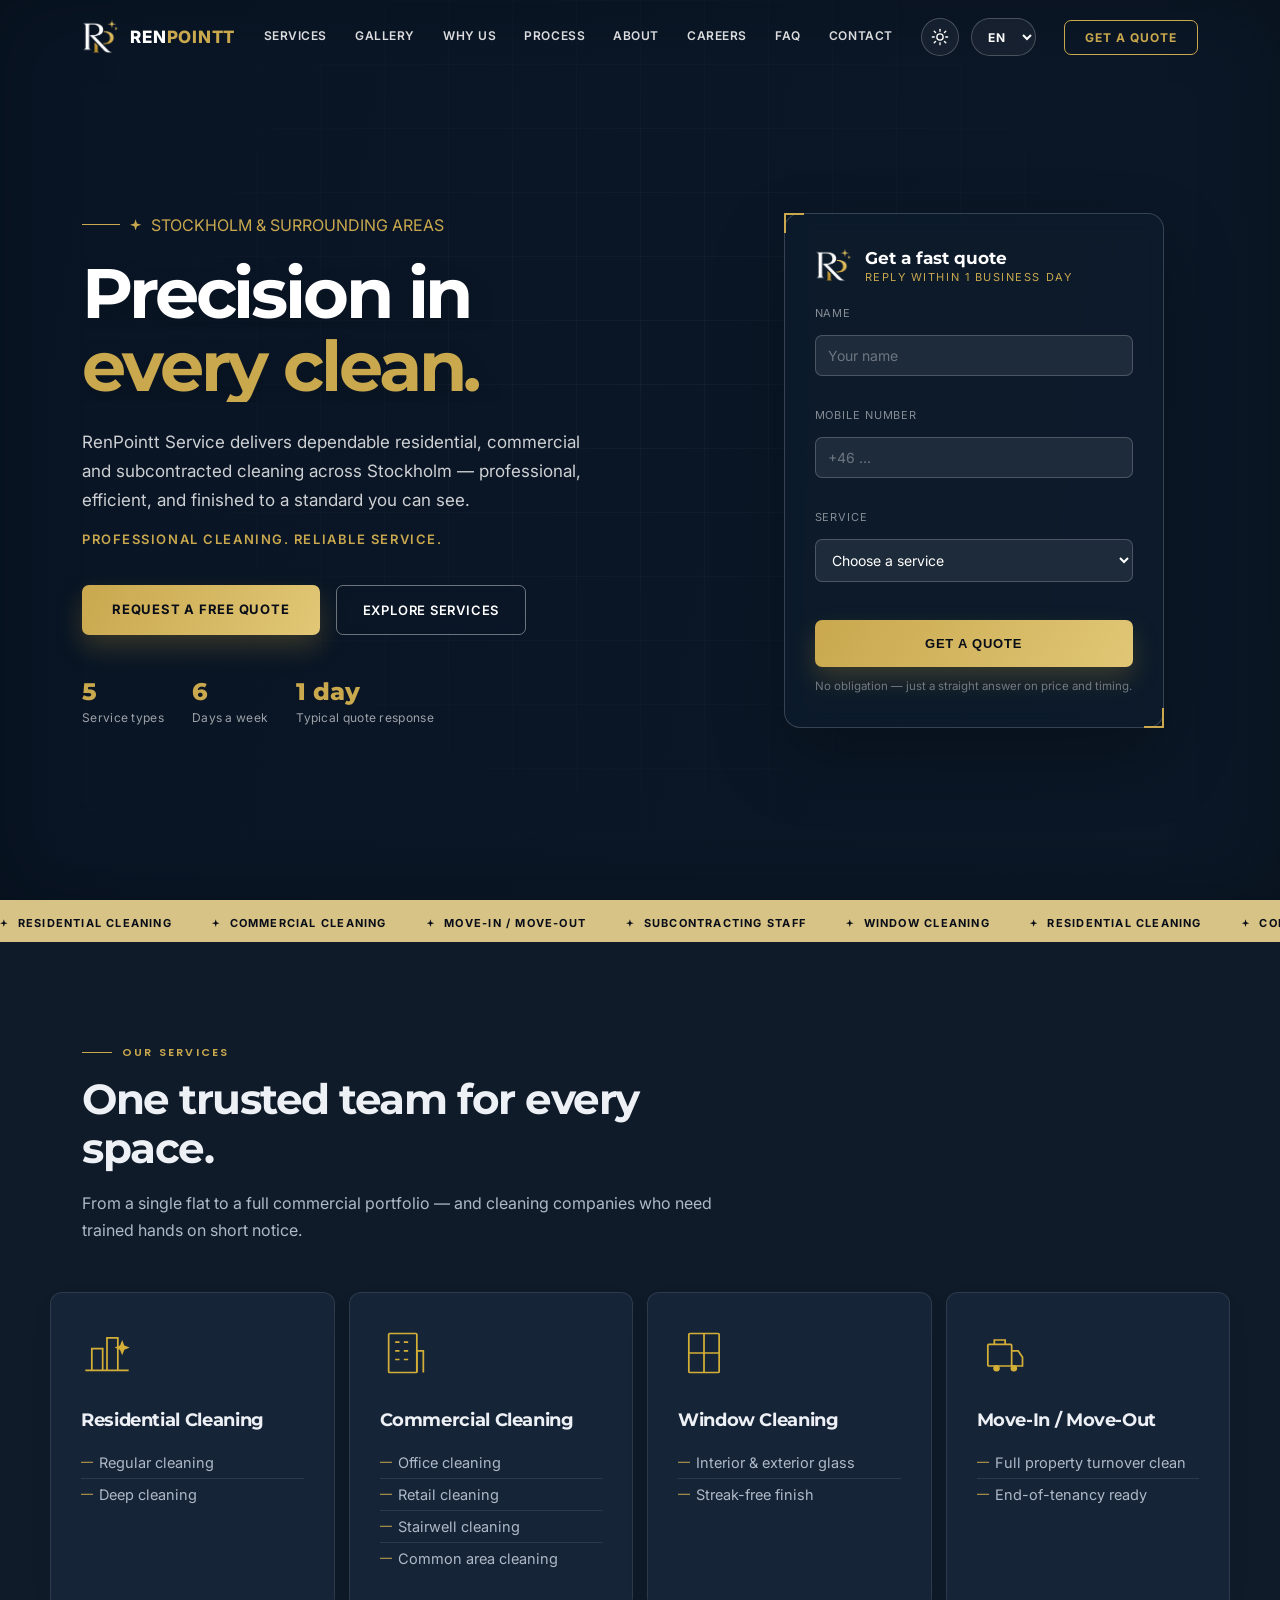
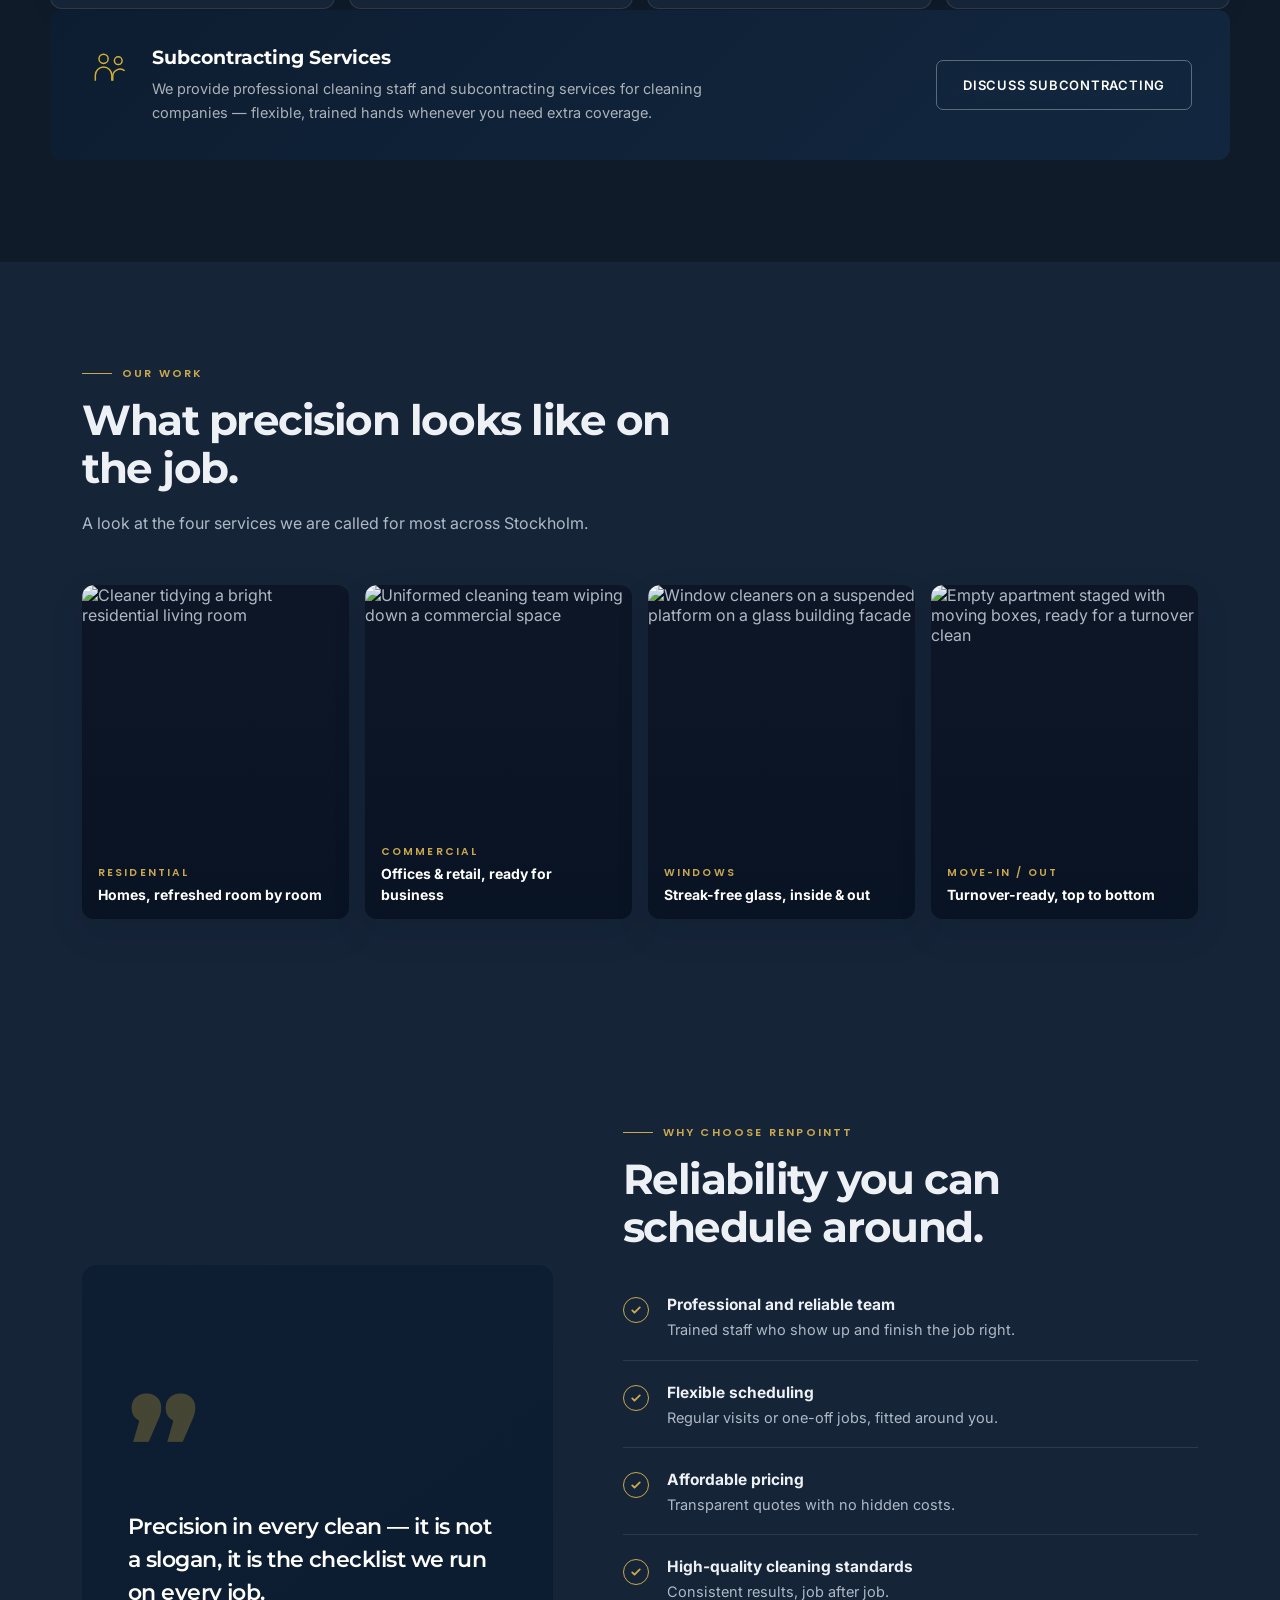
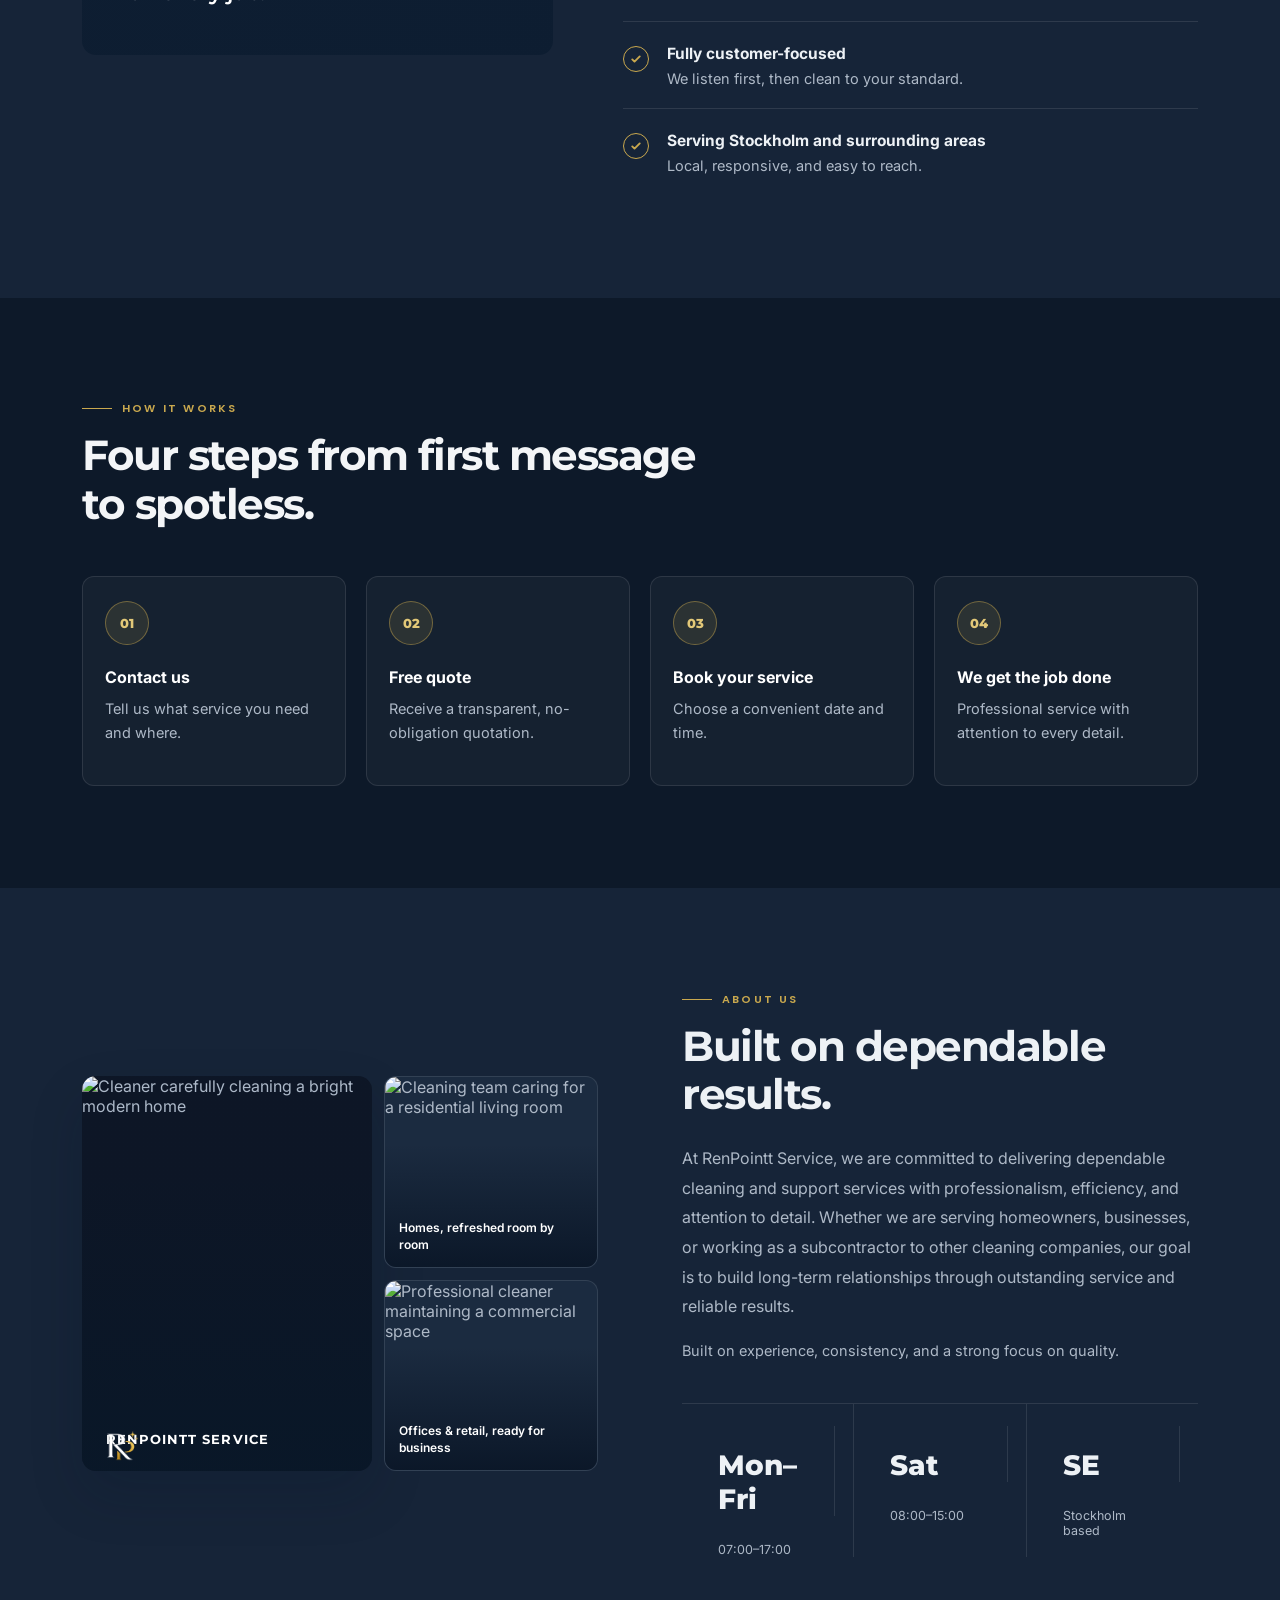
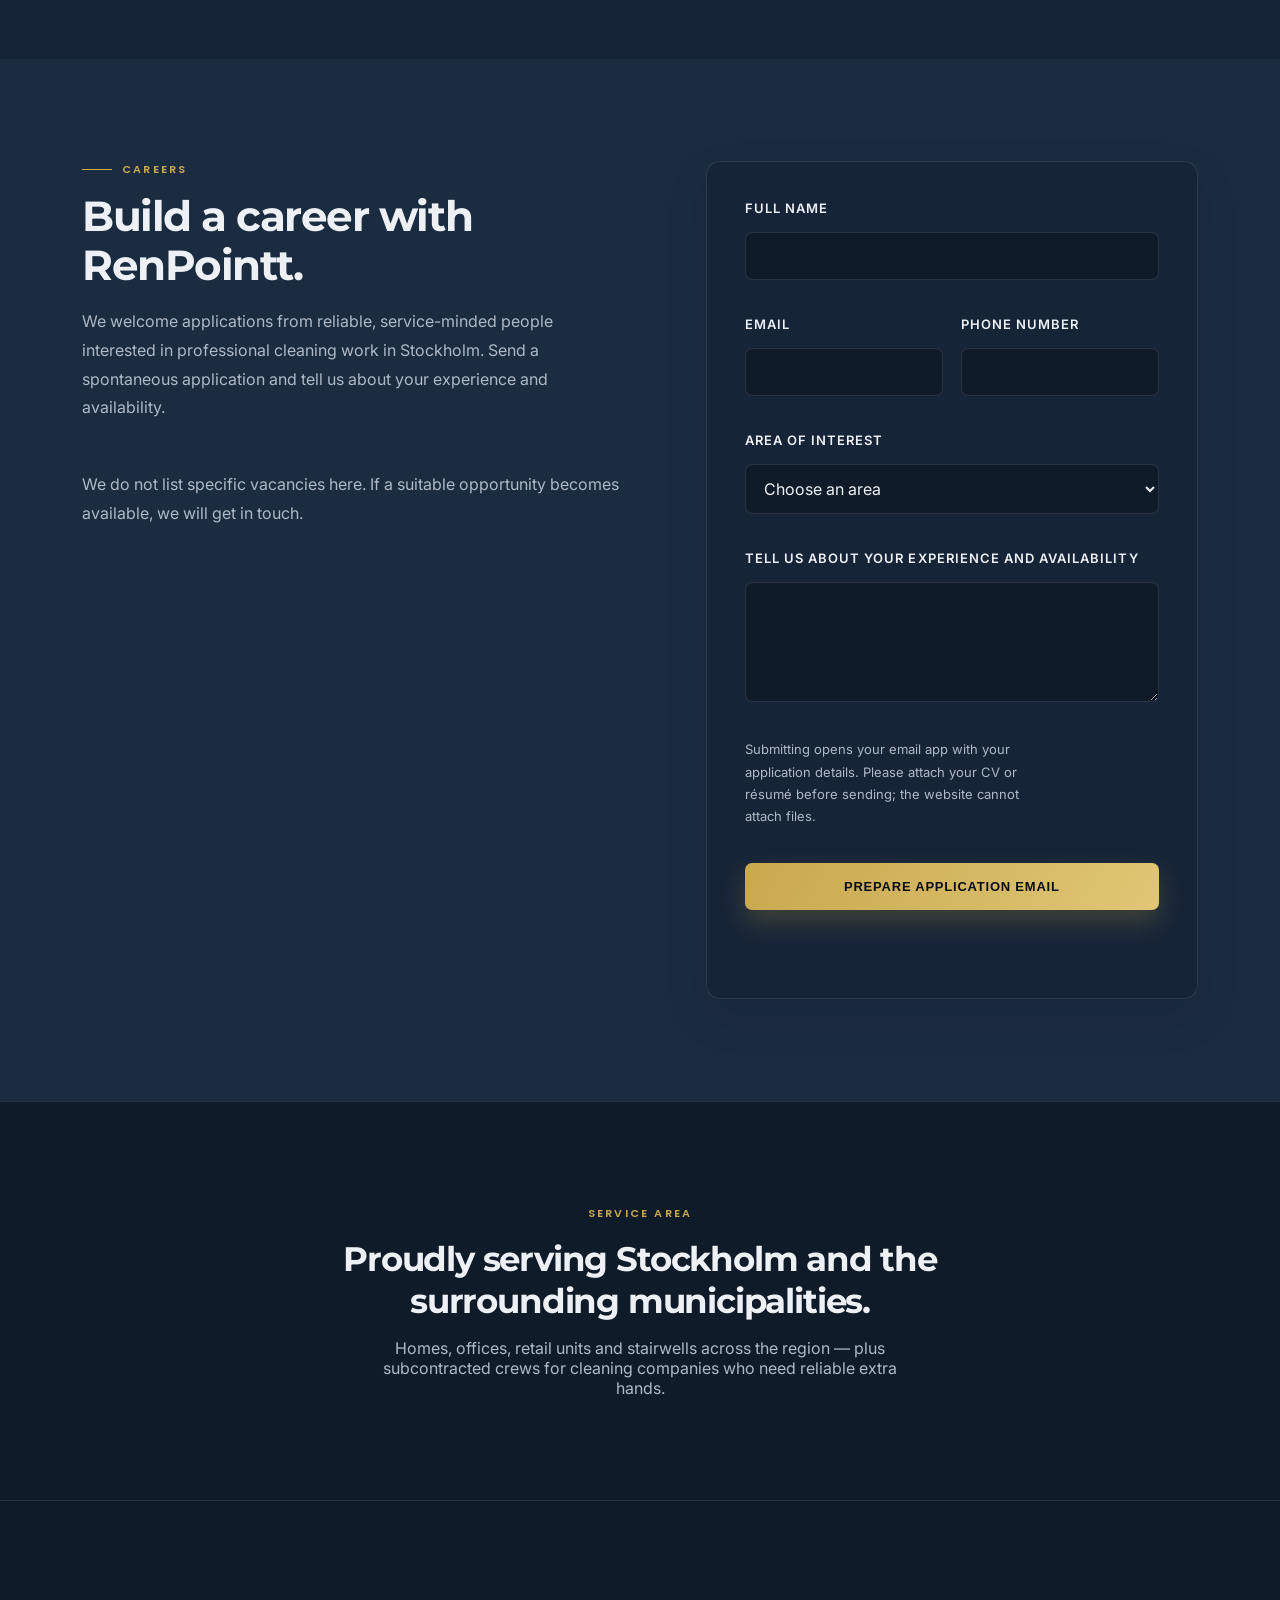
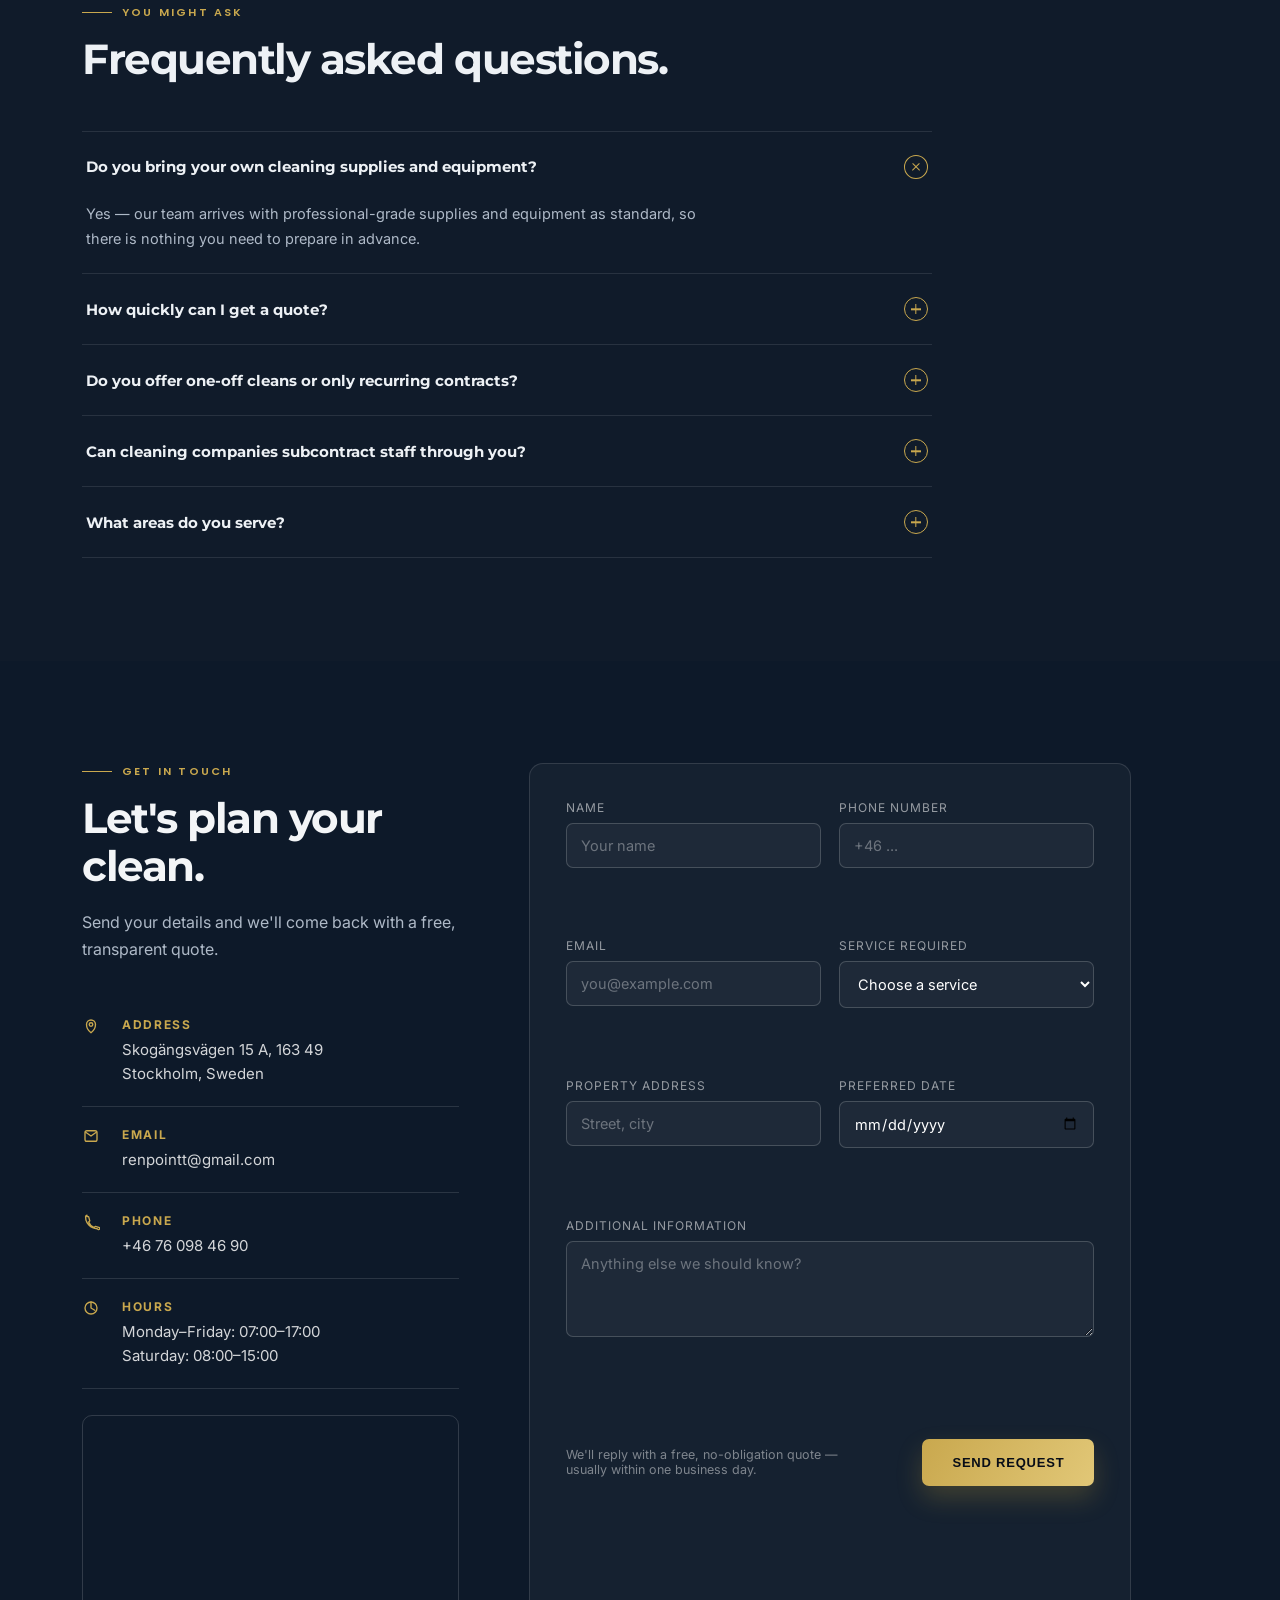
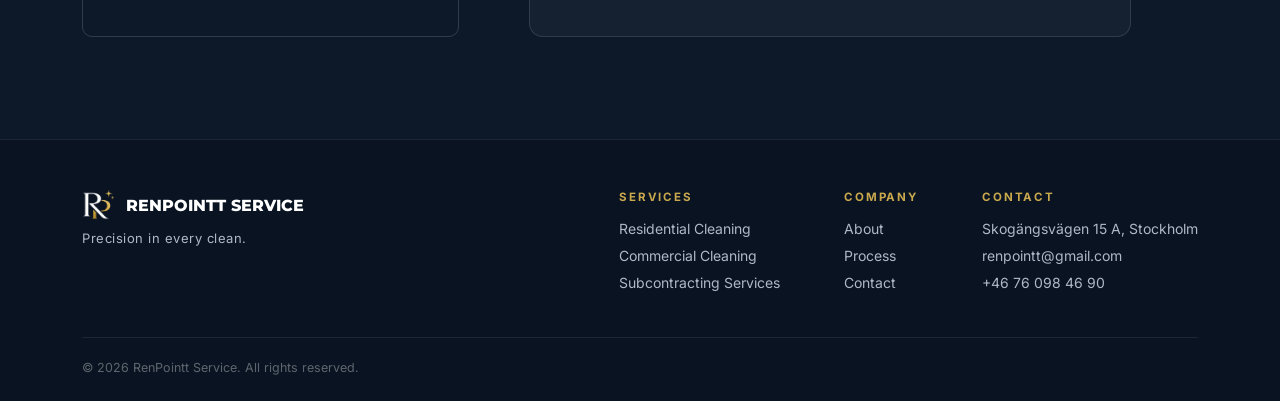
==== commit 0bce1af8: "Add careers application section Co-authored-by: Copilot <223556219+Copilot@users.noreply.github.com>" ====
--- a/index.html
+++ b/index.html
@@ -600,6 +600,19 @@
   .section-head h2,.locale h2{color:var(--heading); letter-spacing:-0.035em; font-weight:700;}
   .section-head p,.locale p{color:var(--copy);}
   .section-head .eyebrow .rule{background:var(--gold);}
+  .careers{background:var(--surface-soft);}
+  .careers-grid{display:grid; grid-template-columns:minmax(0,1fr) minmax(0,0.9fr); gap:clamp(32px,6vw,80px); align-items:start;}
+  .careers-copy p{max-width:540px; line-height:1.8;}
+  .career-form{padding:clamp(22px,4vw,38px); border:1px solid var(--surface-border); border-radius:14px; background:var(--surface-raised); box-shadow:0 18px 48px rgba(0,0,0,0.08);}
+  .career-form .field{margin-bottom:18px;}
+  .career-form .field label{display:block; margin-bottom:8px; color:var(--heading); font-size:13px; font-weight:600;}
+  .career-form .field input,.career-form .field select,.career-form .field textarea{width:100%; padding:13px 14px; border:1px solid var(--surface-border); border-radius:7px; background:var(--surface); color:var(--heading); font:inherit;}
+  .career-form .field input::placeholder,.career-form .field textarea::placeholder{color:var(--copy); opacity:0.8;}
+  .career-form .field textarea{min-height:120px; resize:vertical;}
+  .career-form .field select option{background:var(--surface-raised); color:var(--heading);}
+  .career-form .form-note{display:block; margin:0 0 18px; color:var(--copy); font-size:13px; line-height:1.7;}
+  .career-form .btn-primary{width:100%;}
+  .career-status{min-height:1.4em; margin:14px 0 0; color:var(--copy); font-size:13px;}
 
   header{padding:18px 0;}
   header.solid{box-shadow:0 8px 28px rgba(5,13,24,0.12); backdrop-filter:blur(16px);}
@@ -791,6 +804,7 @@
     .process-step{min-height:0; padding:22px;}
     .about-badges div{padding-left:10px; padding-right:10px;}
     .about-badges .num{font-size:22px;}
+    .careers-grid{grid-template-columns:1fr; gap:28px;}
     .about-photo-grid{grid-template-columns:1.05fr 0.95fr; gap:9px;}
     .about-photo-grid .about-frame{min-height:290px;}
     .about-photo-stack{gap:9px;}
@@ -822,6 +836,7 @@
       <a href="#why" data-i18n="nav.why">Why Us</a>
       <a href="#process" data-i18n="nav.process">Process</a>
       <a href="#about" data-i18n="nav.about">About</a>
+      <a href="#careers" data-i18n="nav.careers">Careers</a>
       <a href="#faq" data-i18n="nav.faq">FAQ</a>
       <a href="#contact" data-i18n="nav.contact">Contact</a>
     </nav>
@@ -862,6 +877,7 @@
   <a href="#why" data-i18n="nav.why">Why Us</a>
   <a href="#process" data-i18n="nav.process">Process</a>
   <a href="#about" data-i18n="nav.about">About</a>
+  <a href="#careers" data-i18n="nav.careers">Careers</a>
   <a href="#faq" data-i18n="nav.faq">FAQ</a>
   <a href="#contact" data-i18n="nav.contact">Contact</a>
 </div>
@@ -1096,6 +1112,54 @@
         <div><div class="num" data-i18n="about.se">SE</div><div class="lab" data-i18n="about.location">Stockholm based</div></div>
       </div>
     </div>
+  </div>
+</section>
+
+<!-- ============ CAREERS ============ -->
+<section class="careers" id="careers">
+  <div class="wrap careers-grid">
+    <div class="careers-copy rv">
+      <div class="section-head">
+        <div class="eyebrow"><span class="rule"></span><span data-i18n="careers.eyebrow">CAREERS</span></div>
+        <h2 data-i18n="careers.title">Build a career with RenPointt.</h2>
+        <p data-i18n="careers.intro">We welcome applications from reliable, service-minded people interested in professional cleaning work in Stockholm. Send a spontaneous application and tell us about your experience and availability.</p>
+      </div>
+      <p data-i18n="careers.opportunities">We do not list specific vacancies here. If a suitable opportunity becomes available, we will get in touch.</p>
+    </div>
+    <form id="careerForm" class="career-form rv">
+      <div class="field">
+        <label for="careerName" data-i18n="careers.name">Full name</label>
+        <input id="careerName" name="name" type="text" autocomplete="name" required>
+      </div>
+      <div class="form-row">
+        <div class="field">
+          <label for="careerEmail" data-i18n="careers.email">Email</label>
+          <input id="careerEmail" name="email" type="email" autocomplete="email" required>
+        </div>
+        <div class="field">
+          <label for="careerPhone" data-i18n="careers.phone">Phone number</label>
+          <input id="careerPhone" name="phone" type="tel" autocomplete="tel" required>
+        </div>
+      </div>
+      <div class="field">
+        <label for="careerRole" data-i18n="careers.role">Area of interest</label>
+        <select id="careerRole" name="role" required>
+          <option value="" disabled selected data-i18n="careers.rolePlaceholder">Choose an area</option>
+          <option value="residential" data-i18n="careers.roleResidential">Residential cleaning</option>
+          <option value="commercial" data-i18n="careers.roleCommercial">Commercial cleaning</option>
+          <option value="windows" data-i18n="careers.roleWindows">Window cleaning</option>
+          <option value="subcontracting" data-i18n="careers.roleSubcontracting">Subcontracting</option>
+          <option value="other" data-i18n="careers.roleOther">Other</option>
+        </select>
+      </div>
+      <div class="field">
+        <label for="careerMessage" data-i18n="careers.message">Tell us about your experience and availability</label>
+        <textarea id="careerMessage" name="message" required></textarea>
+      </div>
+      <p class="form-note" data-i18n="careers.note">Submitting opens your email app with your application details. Please attach your CV or résumé before sending; the website cannot attach files.</p>
+      <button type="submit" class="btn-primary" data-i18n="careers.submit">Prepare application email</button>
+      <p class="career-status" id="careerStatus" aria-live="polite"></p>
+    </form>
   </div>
 </section>
 
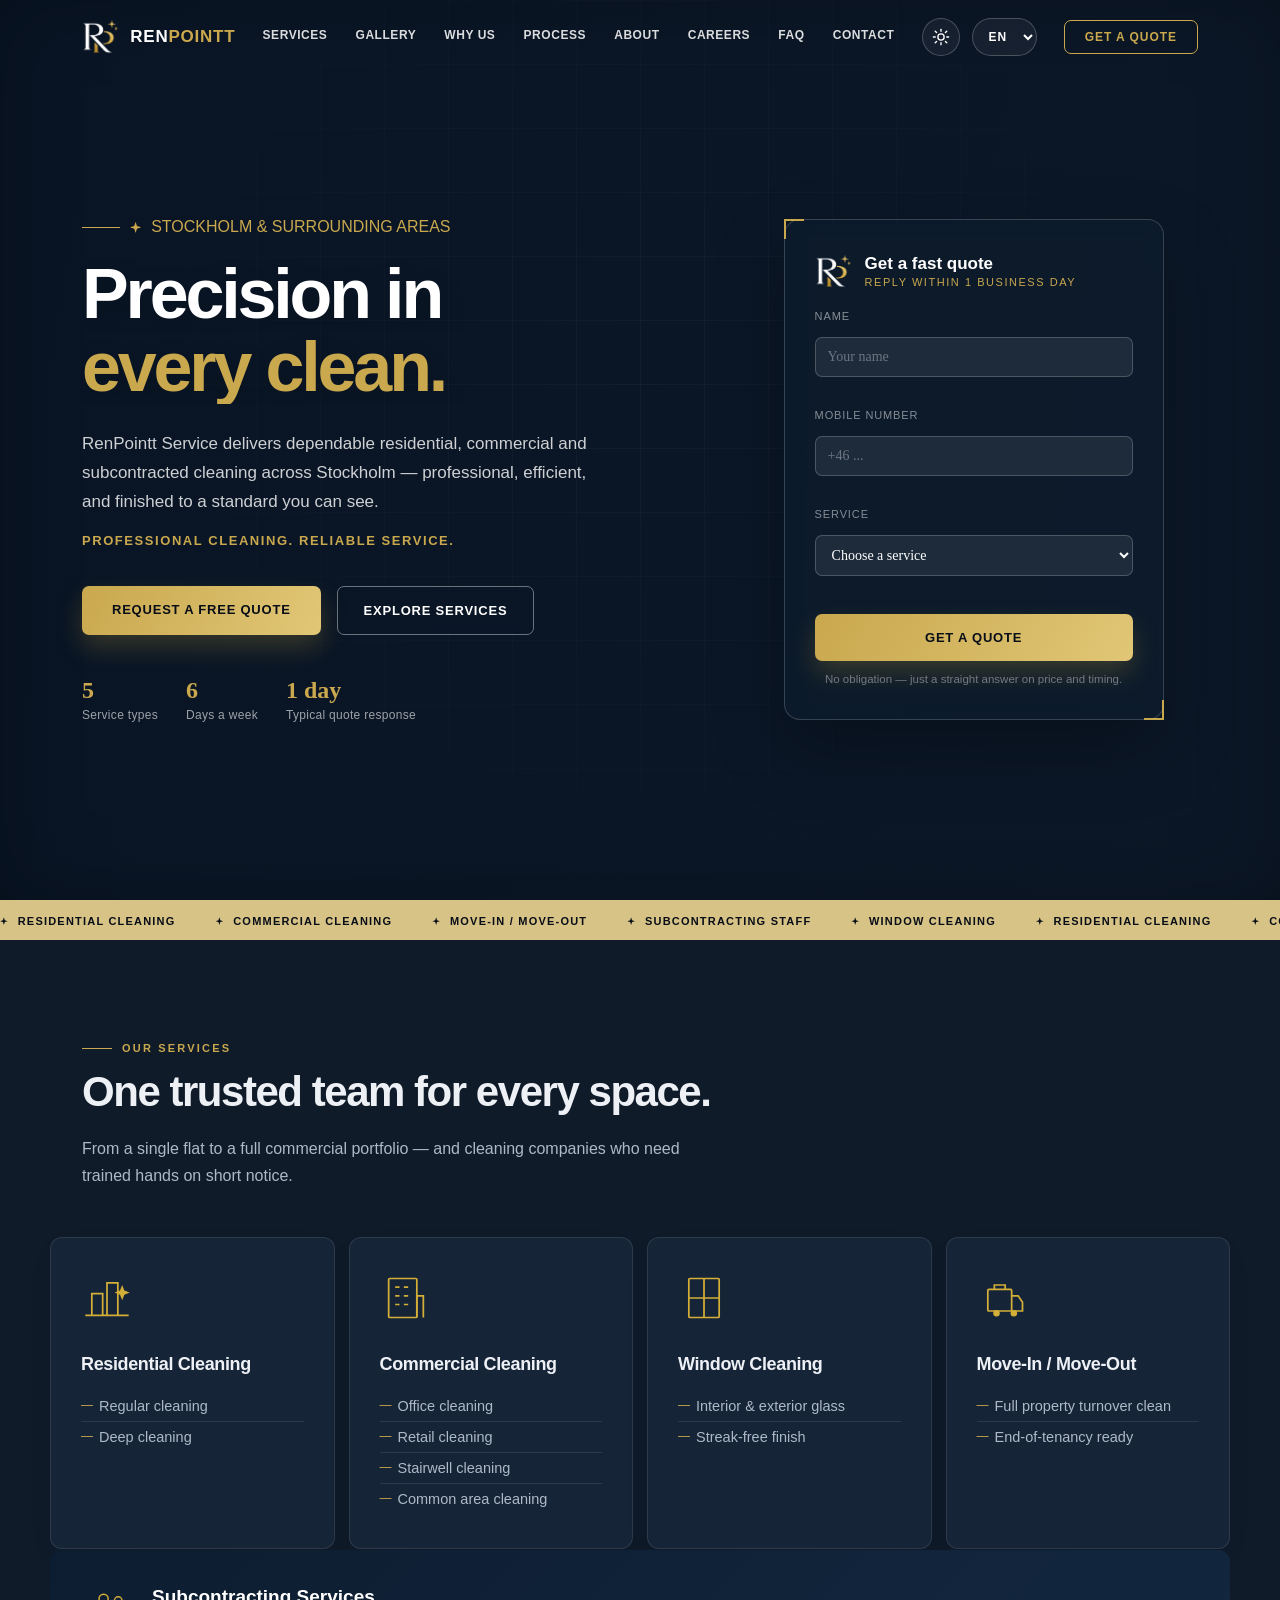
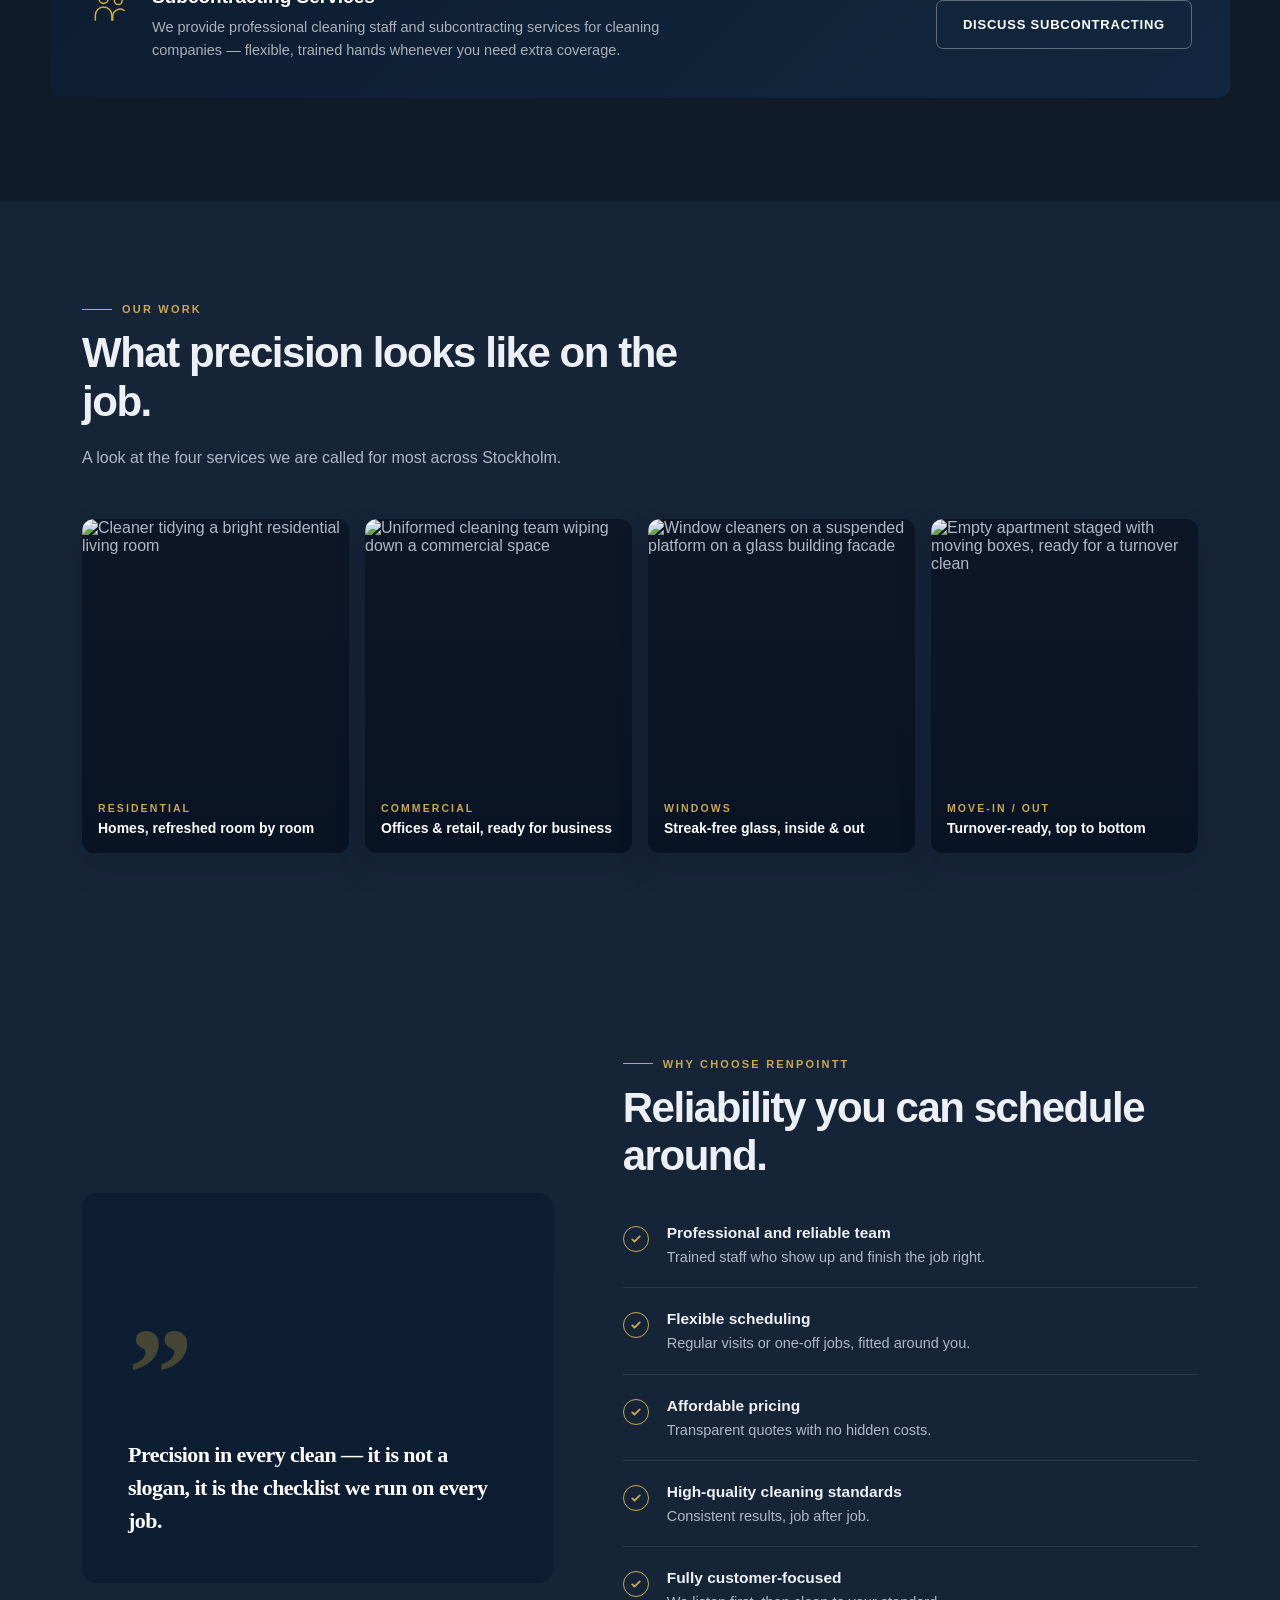
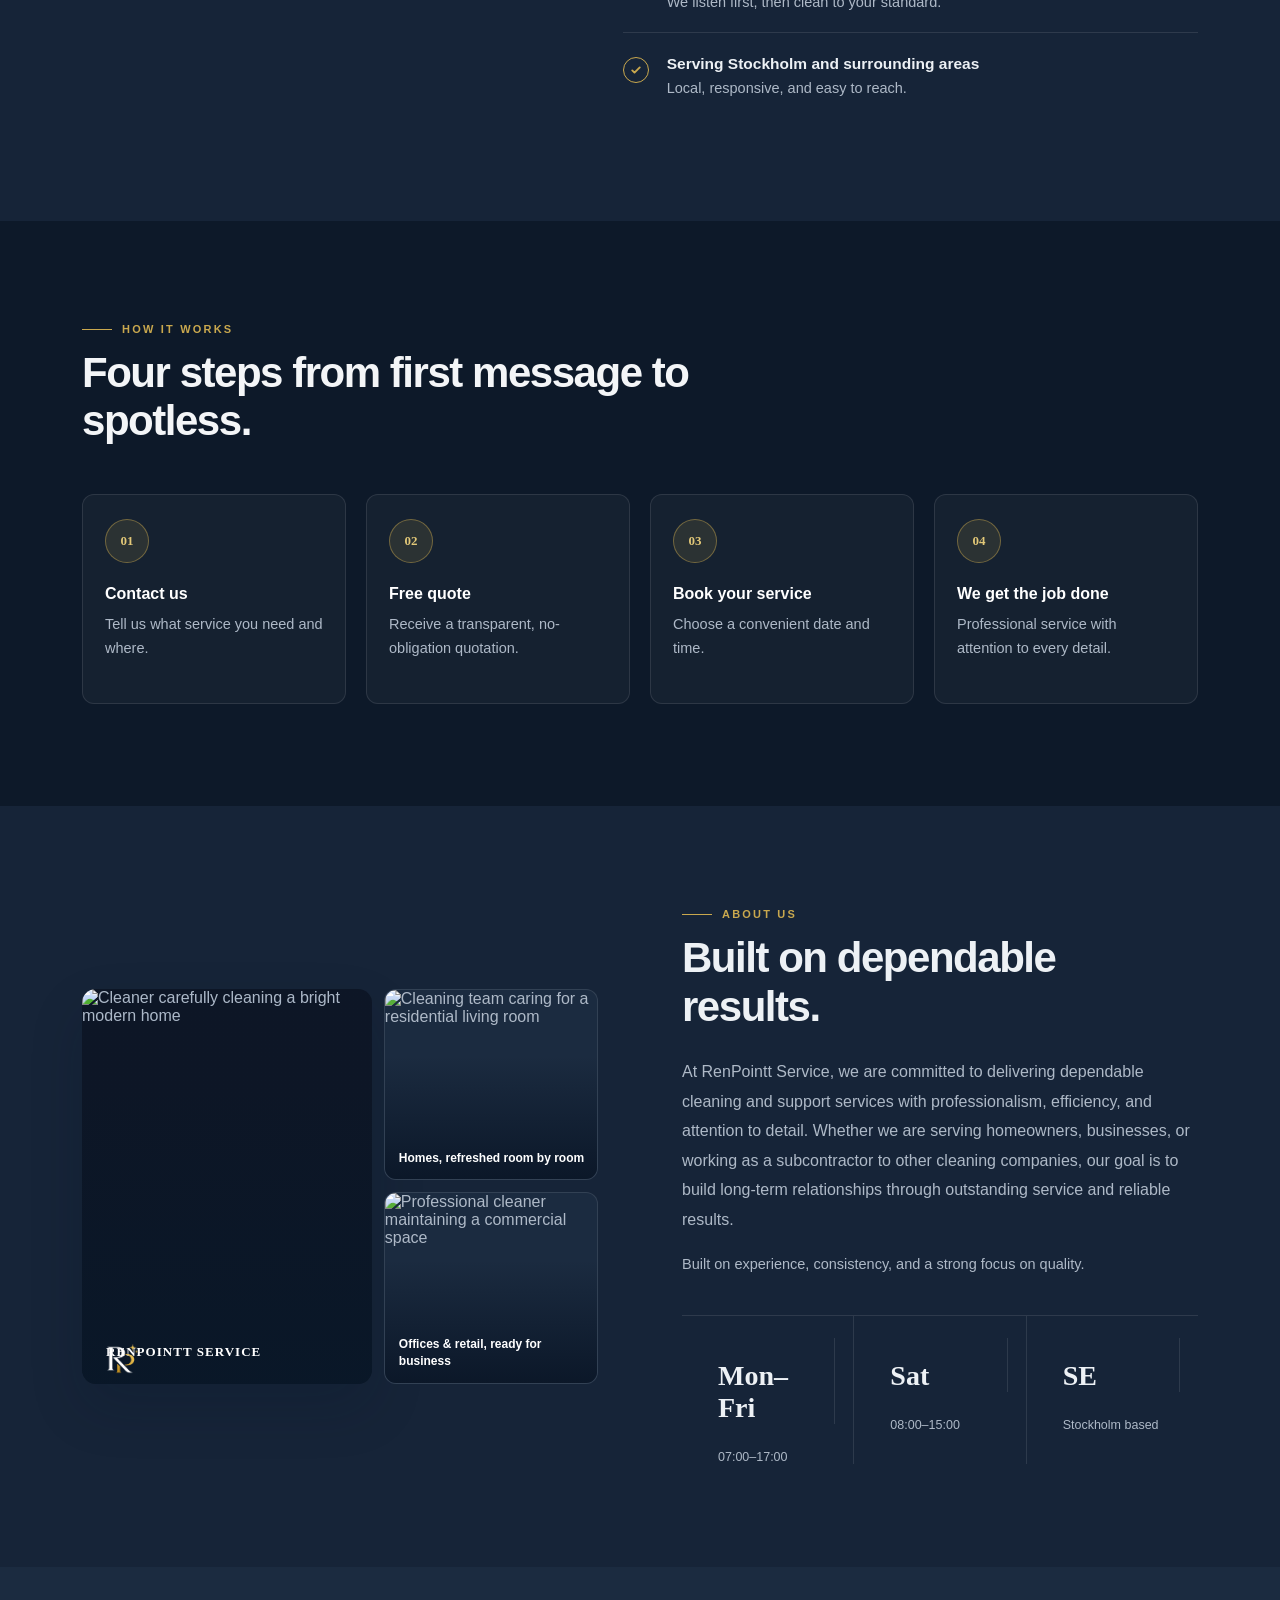
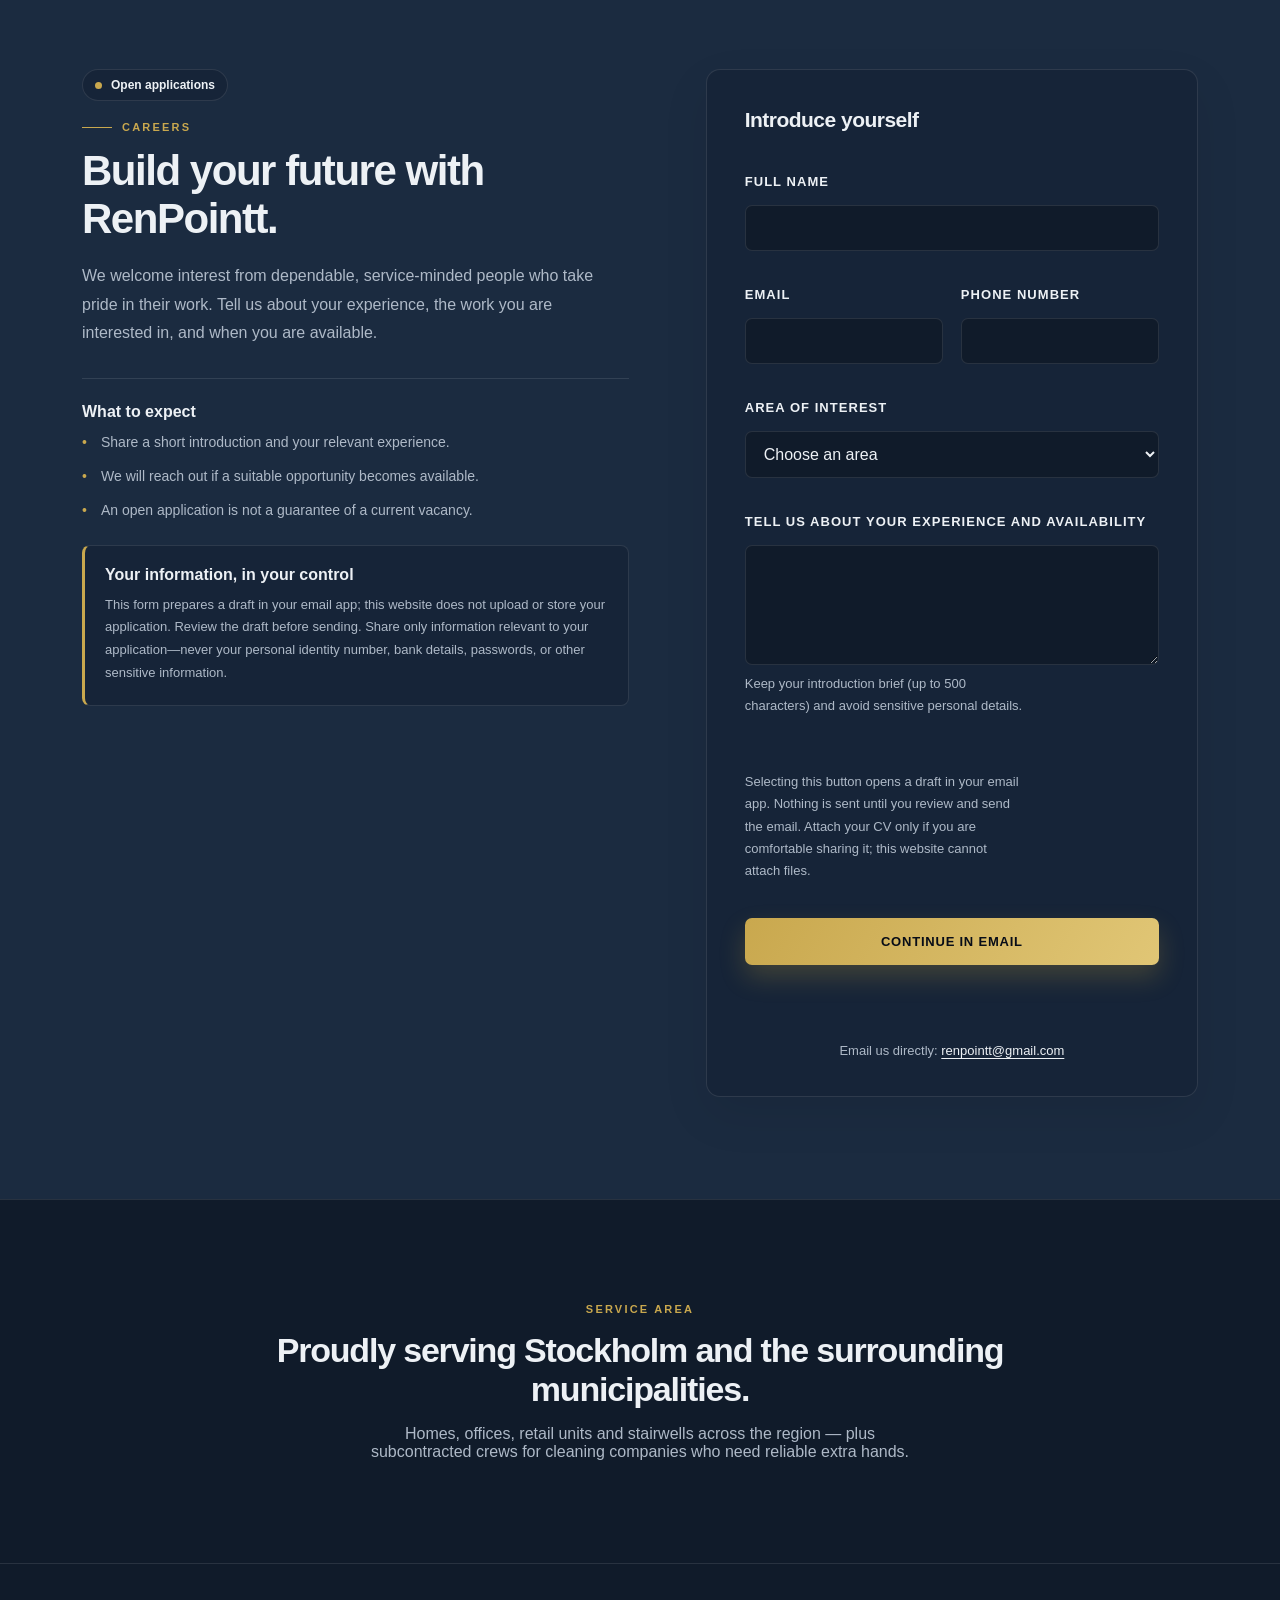
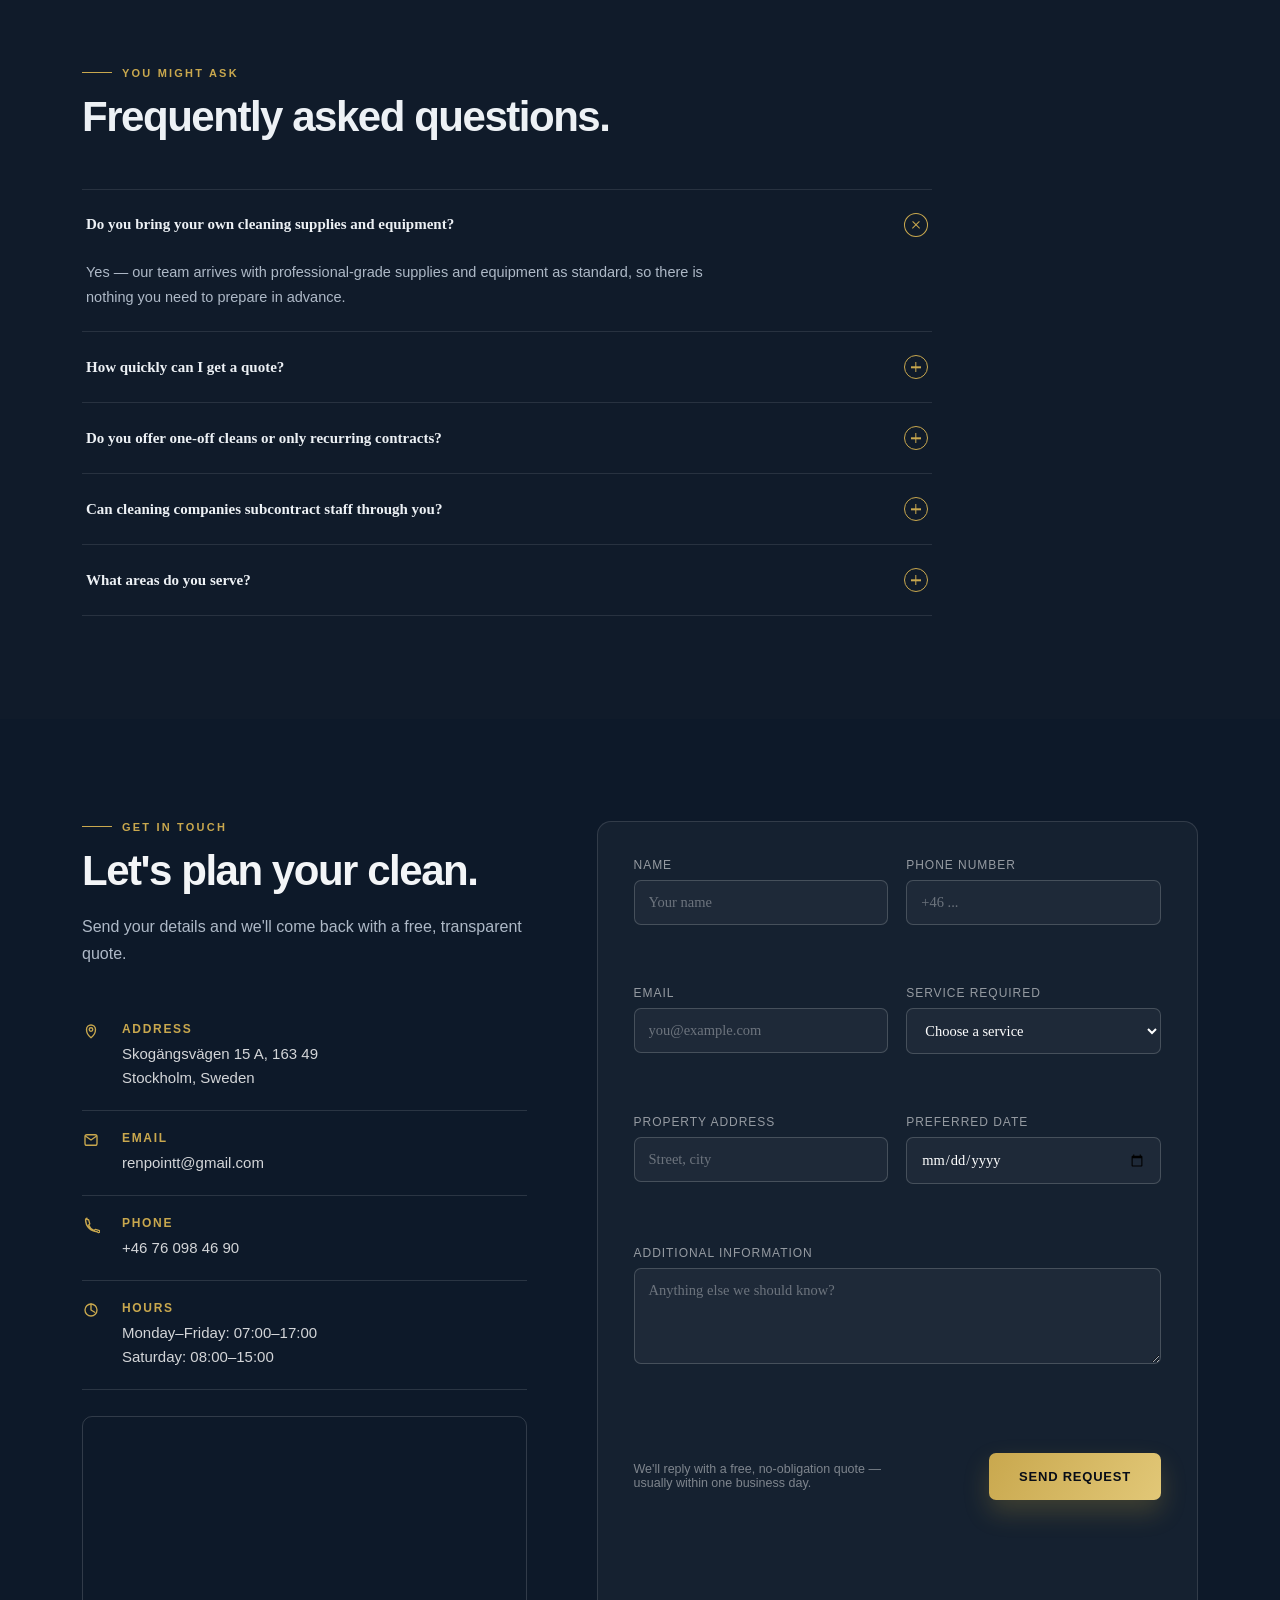
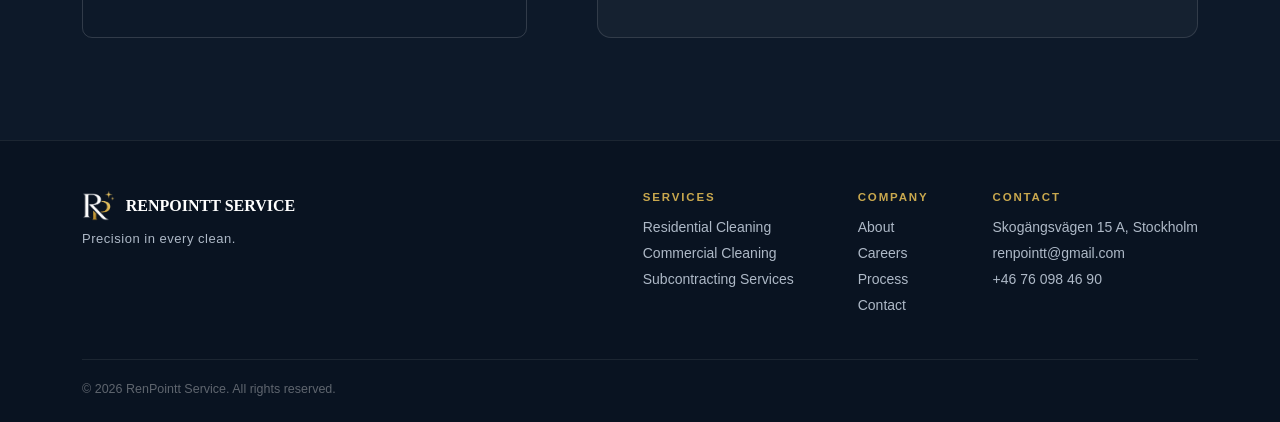
==== commit 80556357: "Polish careers section and strengthen privacy safeguards Co-authored-by: Copilot <223556219+Copilot@" ====
--- a/index.html
+++ b/index.html
@@ -9,6 +9,8 @@
 <meta name="author" content="RenPointt Service">
 <meta name="robots" content="index, follow">
 <meta name="theme-color" content="#0D1626">
+<meta name="referrer" content="strict-origin-when-cross-origin">
+<meta http-equiv="Content-Security-Policy" content="default-src 'self'; base-uri 'self'; object-src 'none'; script-src 'self' 'unsafe-inline'; style-src 'self' 'unsafe-inline' https://fonts.googleapis.com; font-src 'self' https://fonts.gstatic.com; img-src 'self' data: https://images.unsplash.com; frame-src https://www.google.com; form-action 'self' mailto:; upgrade-insecure-requests">
 <link rel="canonical" href="https://www.renpointt.se/">
 
 <!-- Open Graph -->
@@ -603,16 +605,30 @@
   .careers{background:var(--surface-soft);}
   .careers-grid{display:grid; grid-template-columns:minmax(0,1fr) minmax(0,0.9fr); gap:clamp(32px,6vw,80px); align-items:start;}
   .careers-copy p{max-width:540px; line-height:1.8;}
+  .career-kicker{display:inline-flex; align-items:center; gap:9px; margin-bottom:20px; padding:8px 12px; border:1px solid var(--surface-border); border-radius:999px; background:var(--surface-raised); color:var(--heading); font-size:12px; font-weight:600;}
+  .career-kicker::before{width:7px; height:7px; border-radius:50%; background:var(--gold); content:"";}
+  .careers-copy .section-head{margin-bottom:28px;}
+  .career-details{margin-top:30px; padding-top:24px; border-top:1px solid var(--surface-border);}
+  .career-details h3,.career-privacy h3{margin-bottom:10px; color:var(--heading); font-size:16px; font-weight:700;}
+  .career-details ul{display:grid; gap:10px; max-width:520px;}
+  .career-details li{position:relative; padding-left:19px; color:var(--copy); font-size:14px; line-height:1.7;}
+  .career-details li::before{position:absolute; left:0; color:var(--gold); content:"•";}
+  .career-privacy{margin-top:22px; padding:20px; border:1px solid var(--surface-border); border-left:3px solid var(--gold); border-radius:8px; background:var(--surface-raised);}
+  .career-privacy p{color:var(--copy); font-size:13px; line-height:1.75;}
   .career-form{padding:clamp(22px,4vw,38px); border:1px solid var(--surface-border); border-radius:14px; background:var(--surface-raised); box-shadow:0 18px 48px rgba(0,0,0,0.08);}
+  .career-form h3{margin-bottom:24px; color:var(--heading); font-family:'Montserrat',sans-serif; font-size:21px; letter-spacing:-0.025em;}
   .career-form .field{margin-bottom:18px;}
   .career-form .field label{display:block; margin-bottom:8px; color:var(--heading); font-size:13px; font-weight:600;}
   .career-form .field input,.career-form .field select,.career-form .field textarea{width:100%; padding:13px 14px; border:1px solid var(--surface-border); border-radius:7px; background:var(--surface); color:var(--heading); font:inherit;}
+  .career-form .field input:focus,.career-form .field select:focus,.career-form .field textarea:focus{outline:3px solid rgba(197,155,45,0.25); border-color:var(--gold);}
   .career-form .field input::placeholder,.career-form .field textarea::placeholder{color:var(--copy); opacity:0.8;}
   .career-form .field textarea{min-height:120px; resize:vertical;}
   .career-form .field select option{background:var(--surface-raised); color:var(--heading);}
   .career-form .form-note{display:block; margin:0 0 18px; color:var(--copy); font-size:13px; line-height:1.7;}
   .career-form .btn-primary{width:100%;}
   .career-status{min-height:1.4em; margin:14px 0 0; color:var(--copy); font-size:13px;}
+  .career-email-fallback{margin:10px 0 0; text-align:center; color:var(--copy); font-size:13px;}
+  .career-email-fallback a{color:var(--heading); text-decoration:underline; text-underline-offset:3px;}
 
   header{padding:18px 0;}
   header.solid{box-shadow:0 8px 28px rgba(5,13,24,0.12); backdrop-filter:blur(16px);}
@@ -1119,26 +1135,39 @@
 <section class="careers" id="careers">
   <div class="wrap careers-grid">
     <div class="careers-copy rv">
+      <span class="career-kicker" data-i18n="careers.kicker">Open applications</span>
       <div class="section-head">
         <div class="eyebrow"><span class="rule"></span><span data-i18n="careers.eyebrow">CAREERS</span></div>
-        <h2 data-i18n="careers.title">Build a career with RenPointt.</h2>
-        <p data-i18n="careers.intro">We welcome applications from reliable, service-minded people interested in professional cleaning work in Stockholm. Send a spontaneous application and tell us about your experience and availability.</p>
-      </div>
-      <p data-i18n="careers.opportunities">We do not list specific vacancies here. If a suitable opportunity becomes available, we will get in touch.</p>
+        <h2 data-i18n="careers.title">Build your future with RenPointt.</h2>
+        <p data-i18n="careers.intro">We welcome interest from dependable, service-minded people who take pride in their work. Tell us about your experience, the work you are interested in, and when you are available.</p>
+      </div>
+      <div class="career-details">
+        <h3 data-i18n="careers.expectTitle">What to expect</h3>
+        <ul>
+          <li data-i18n="careers.expect1">Share a short introduction and your relevant experience.</li>
+          <li data-i18n="careers.expect2">We will reach out if a suitable opportunity becomes available.</li>
+          <li data-i18n="careers.expect3">An open application is not a guarantee of a current vacancy.</li>
+        </ul>
+      </div>
+      <aside class="career-privacy" aria-labelledby="careerPrivacyTitle">
+        <h3 id="careerPrivacyTitle" data-i18n="careers.privacyTitle">Your information, in your control</h3>
+        <p data-i18n="careers.privacy">This form prepares a draft in your email app; this website does not upload or store your application. Review the draft before sending. Share only information relevant to your application—never your personal identity number, bank details, passwords, or other sensitive information.</p>
+      </aside>
     </div>
     <form id="careerForm" class="career-form rv">
+      <h3 data-i18n="careers.formTitle">Introduce yourself</h3>
       <div class="field">
         <label for="careerName" data-i18n="careers.name">Full name</label>
-        <input id="careerName" name="name" type="text" autocomplete="name" required>
+        <input id="careerName" name="name" type="text" autocomplete="name" maxlength="100" required>
       </div>
       <div class="form-row">
         <div class="field">
           <label for="careerEmail" data-i18n="careers.email">Email</label>
-          <input id="careerEmail" name="email" type="email" autocomplete="email" required>
+          <input id="careerEmail" name="email" type="email" autocomplete="email" maxlength="254" required>
         </div>
         <div class="field">
           <label for="careerPhone" data-i18n="careers.phone">Phone number</label>
-          <input id="careerPhone" name="phone" type="tel" autocomplete="tel" required>
+          <input id="careerPhone" name="phone" type="tel" autocomplete="tel" maxlength="30" required>
         </div>
       </div>
       <div class="field">
@@ -1154,11 +1183,13 @@
       </div>
       <div class="field">
         <label for="careerMessage" data-i18n="careers.message">Tell us about your experience and availability</label>
-        <textarea id="careerMessage" name="message" required></textarea>
-      </div>
-      <p class="form-note" data-i18n="careers.note">Submitting opens your email app with your application details. Please attach your CV or résumé before sending; the website cannot attach files.</p>
-      <button type="submit" class="btn-primary" data-i18n="careers.submit">Prepare application email</button>
+        <textarea id="careerMessage" name="message" maxlength="500" aria-describedby="careerMessageHelp" required></textarea>
+        <small class="form-note" id="careerMessageHelp" data-i18n="careers.messageHelp">Keep your introduction brief (up to 500 characters) and avoid sensitive personal details.</small>
+      </div>
+      <p class="form-note" data-i18n="careers.note">Selecting this button opens a draft in your email app. Nothing is sent until you review and send the email. Attach your CV only if you are comfortable sharing it; this website cannot attach files.</p>
+      <button type="submit" class="btn-primary" data-i18n="careers.submit">Continue in email</button>
       <p class="career-status" id="careerStatus" aria-live="polite"></p>
+      <p class="career-email-fallback"><span data-i18n="careers.emailFallback">Email us directly:</span> <a href="mailto:renpointt@gmail.com">renpointt@gmail.com</a></p>
     </form>
   </div>
 </section>
@@ -1273,6 +1304,7 @@
         <div>
           <h6 data-i18n="footer.company">Company</h6>
           <a href="#about" data-i18n="nav.about">About us</a>
+          <a href="#careers" data-i18n="nav.careers">Careers</a>
           <a href="#process" data-i18n="nav.process">How it works</a>
           <a href="#contact" data-i18n="nav.contact">Contact</a>
         </div>
@@ -1308,6 +1340,7 @@
       'nav.why': 'Why Us',
       'nav.process': 'Process',
       'nav.about': 'About',
+      'nav.careers': 'Careers',
       'nav.faq': 'FAQ',
       'nav.contact': 'Contact',
       'nav.quote': 'Get a Quote',
@@ -1406,6 +1439,34 @@
       'about.hours2': '08:00–15:00',
       'about.se': 'SE',
       'about.location': 'Stockholm based',
+      'careers.kicker': 'Open applications',
+      'careers.eyebrow': 'CAREERS',
+      'careers.title': 'Build your future with RenPointt.',
+      'careers.intro': 'We welcome interest from dependable, service-minded people who take pride in their work. Tell us about your experience, the work you are interested in, and when you are available.',
+      'careers.expectTitle': 'What to expect',
+      'careers.expect1': 'Share a short introduction and your relevant experience.',
+      'careers.expect2': 'We will reach out if a suitable opportunity becomes available.',
+      'careers.expect3': 'An open application is not a guarantee of a current vacancy.',
+      'careers.privacyTitle': 'Your information, in your control',
+      'careers.privacy': 'This form prepares a draft in your email app; this website does not upload or store your application. Review the draft before sending. Share only information relevant to your application—never your personal identity number, bank details, passwords, or other sensitive information.',
+      'careers.formTitle': 'Introduce yourself',
+      'careers.name': 'Full name',
+      'careers.email': 'Email',
+      'careers.phone': 'Phone number',
+      'careers.role': 'Area of interest',
+      'careers.rolePlaceholder': 'Choose an area',
+      'careers.roleResidential': 'Residential cleaning',
+      'careers.roleCommercial': 'Commercial cleaning',
+      'careers.roleWindows': 'Window cleaning',
+      'careers.roleSubcontracting': 'Subcontracting',
+      'careers.roleOther': 'Other',
+      'careers.message': 'Tell us about your experience and availability',
+      'careers.messageHelp': 'Keep your introduction brief (up to 500 characters) and avoid sensitive personal details.',
+      'careers.note': 'Selecting this button opens a draft in your email app. Nothing is sent until you review and send the email. Attach your CV only if you are comfortable sharing it; this website cannot attach files.',
+      'careers.submit': 'Continue in email',
+      'careers.emailFallback': 'Email us directly:',
+      'careers.emailReady': 'Your email draft should open in your email app. Review it and send it when ready.',
+      'careers.emailTooLong': 'This application is too long to open as an email draft. Shorten your introduction or email us directly.',
       'locale.heading': 'SERVICE AREA',
       'locale.title': 'Proudly serving Stockholm and the surrounding municipalities.',
       'locale.text': 'Homes, offices, retail units and stairwells across the region — plus subcontracted crews for cleaning companies who need reliable extra hands.',
@@ -1455,6 +1516,7 @@
       'nav.why': 'Varför oss',
       'nav.process': 'Process',
       'nav.about': 'Om oss',
+      'nav.careers': 'Jobba hos oss',
       'nav.faq': 'FAQ',
       'nav.contact': 'Kontakt',
       'nav.quote': 'Få offert',
@@ -1553,6 +1615,34 @@
       'about.hours2': '08:00–15:00',
       'about.se': 'SE',
       'about.location': 'Stockholm baserat',
+      'careers.kicker': 'Spontanansökningar',
+      'careers.eyebrow': 'JOBBA HOS OSS',
+      'careers.title': 'Bygg din framtid med RenPointt.',
+      'careers.intro': 'Vi välkomnar intresse från pålitliga och serviceinriktade personer som är stolta över sitt arbete. Berätta om din erfarenhet, vilka arbetsuppgifter du är intresserad av och när du kan arbeta.',
+      'careers.expectTitle': 'Det här kan du förvänta dig',
+      'careers.expect1': 'Berätta kort om dig själv och din relevanta erfarenhet.',
+      'careers.expect2': 'Vi hör av oss om en passande möjlighet blir aktuell.',
+      'careers.expect3': 'En spontanansökan innebär ingen garanti för en ledig tjänst.',
+      'careers.privacyTitle': 'Du har kontroll över dina uppgifter',
+      'careers.privacy': 'Formuläret skapar ett utkast i ditt e-postprogram; webbplatsen laddar inte upp eller sparar din ansökan. Granska utkastet innan du skickar det. Dela bara uppgifter som är relevanta för ansökan—aldrig personnummer, bankuppgifter, lösenord eller annan känslig information.',
+      'careers.formTitle': 'Berätta om dig själv',
+      'careers.name': 'Fullständigt namn',
+      'careers.email': 'E-post',
+      'careers.phone': 'Telefonnummer',
+      'careers.role': 'Intresseområde',
+      'careers.rolePlaceholder': 'Välj område',
+      'careers.roleResidential': 'Hemstädning',
+      'careers.roleCommercial': 'Företagsstädning',
+      'careers.roleWindows': 'Fönsterputs',
+      'careers.roleSubcontracting': 'Underleverans',
+      'careers.roleOther': 'Övrigt',
+      'careers.message': 'Berätta om din erfarenhet och tillgänglighet',
+      'careers.messageHelp': 'Håll presentationen kort (högst 500 tecken) och undvik känsliga personuppgifter.',
+      'careers.note': 'Knappen öppnar ett utkast i ditt e-postprogram. Inget skickas förrän du har granskat och skickat e-postmeddelandet. Bifoga CV endast om du känner dig bekväm med det; webbplatsen kan inte bifoga filer.',
+      'careers.submit': 'Fortsätt i e-post',
+      'careers.emailFallback': 'E-posta oss direkt:',
+      'careers.emailReady': 'Ett e-postutkast bör öppnas i ditt e-postprogram. Granska det och skicka när du är redo.',
+      'careers.emailTooLong': 'Ansökan är för lång för att öppnas som ett e-postutkast. Korta ned presentationen eller e-posta oss direkt.',
       'locale.heading': 'SERVICEOMRÅDE',
       'locale.title': 'Stolt leverantör i Stockholm och kringliggande kommuner.',
       'locale.text': 'Hem, kontor, butiker och trapphus i hela regionen — samt städpersonal till städföretag som behöver pålitlig förstärkning.',
@@ -1709,6 +1799,26 @@
     window.location.href = `mailto:renpointt@gmail.com?subject=${encodeURIComponent('Quick quote request — ' + d.service)}&body=${encodeURIComponent(body)}`;
   });
 
+  // Career applications are prepared locally as an email draft; nothing is uploaded.
+  const careerForm = document.getElementById('careerForm');
+  const careerStatus = document.getElementById('careerStatus');
+  careerForm.addEventListener('submit', function(e){
+    e.preventDefault();
+    if (!careerForm.reportValidity()) return;
+    const d = Object.fromEntries(new FormData(careerForm).entries());
+    const role = careerForm.querySelector('[name="role"]');
+    const body =
+      `Name: ${d.name}\nEmail: ${d.email}\nPhone: ${d.phone}\nArea of interest: ${role.selectedOptions[0].text}\n\n` +
+      `Experience and availability:\n${d.message}`;
+    const mailto = `mailto:renpointt@gmail.com?subject=${encodeURIComponent('RenPointt application')}&body=${encodeURIComponent(body)}`;
+    if (mailto.length > 1800) {
+      careerStatus.textContent = translations[langSelect.value]['careers.emailTooLong'];
+      return;
+    }
+    careerStatus.textContent = translations[langSelect.value]['careers.emailReady'];
+    window.location.href = mailto;
+  });
+
   // lightbox for gallery images
   const lb = document.getElementById('lightbox');
   const lbImg = document.getElementById('lightboxImg');
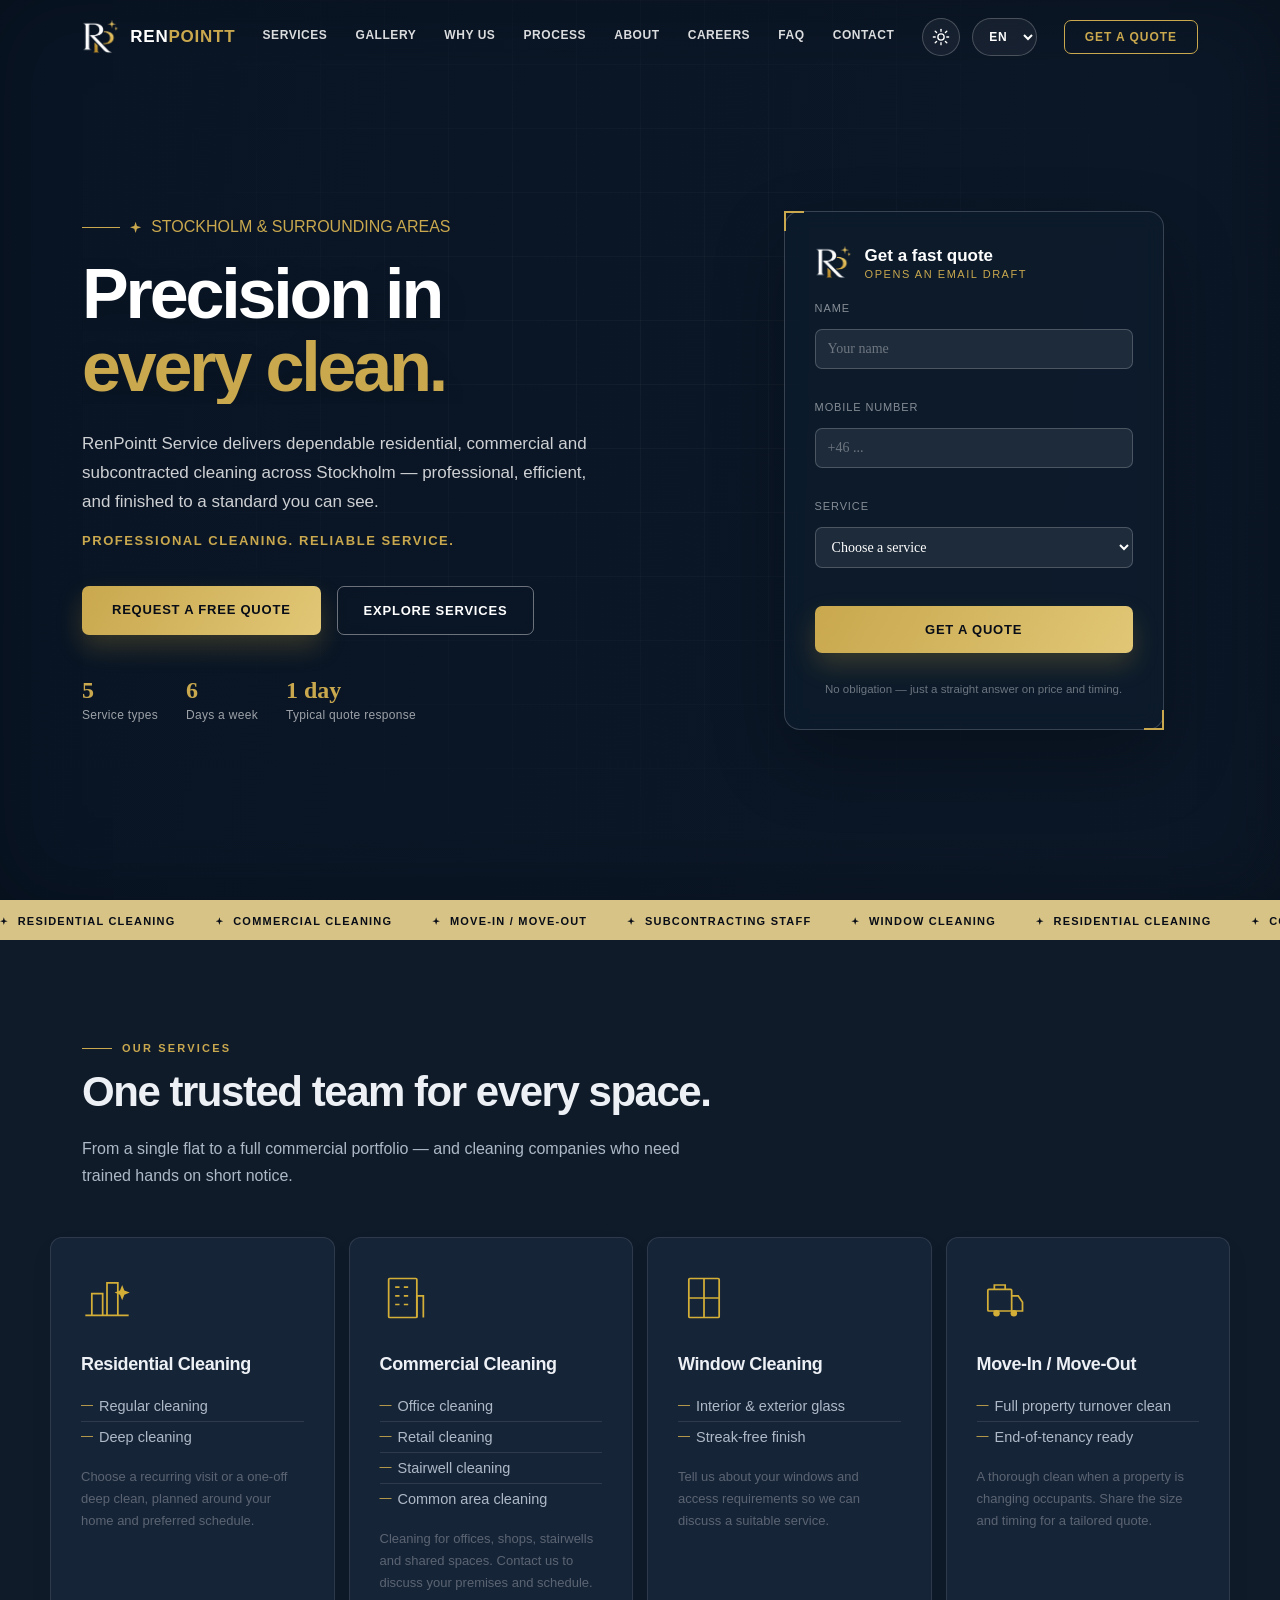
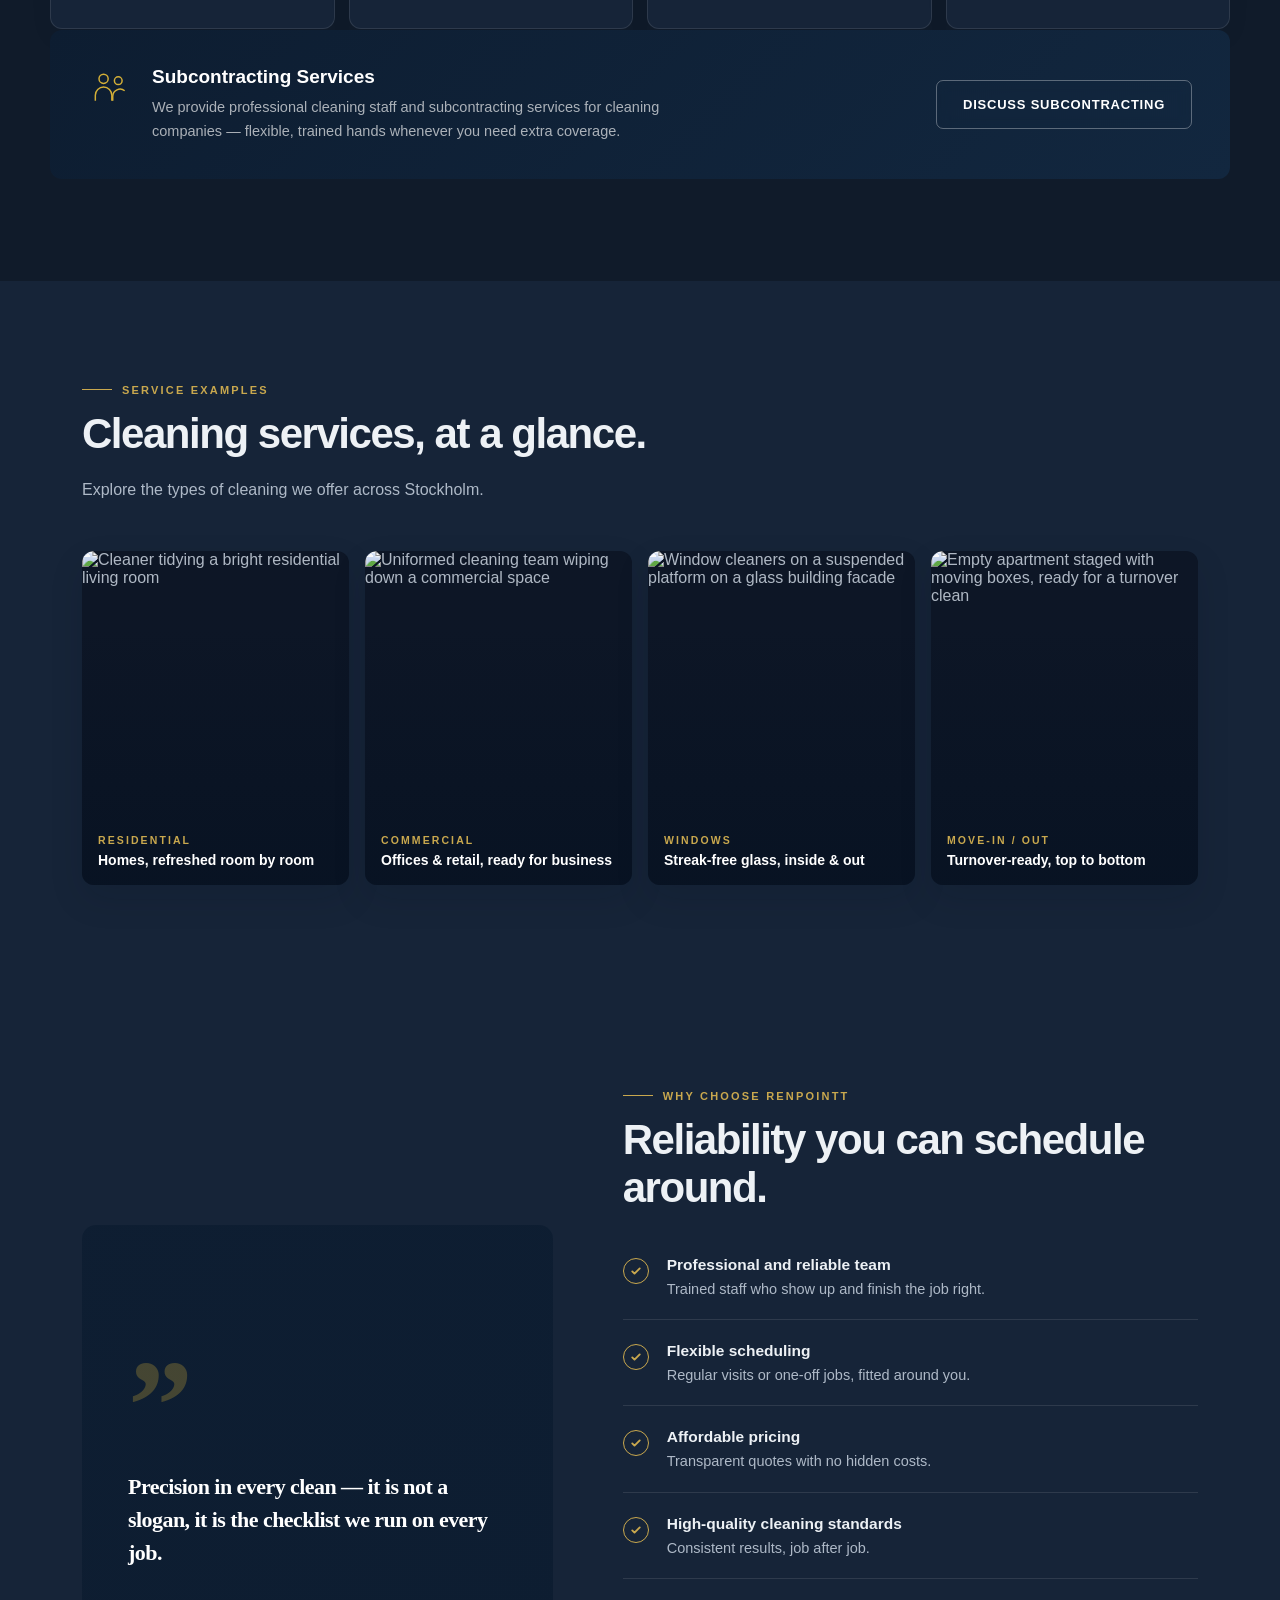
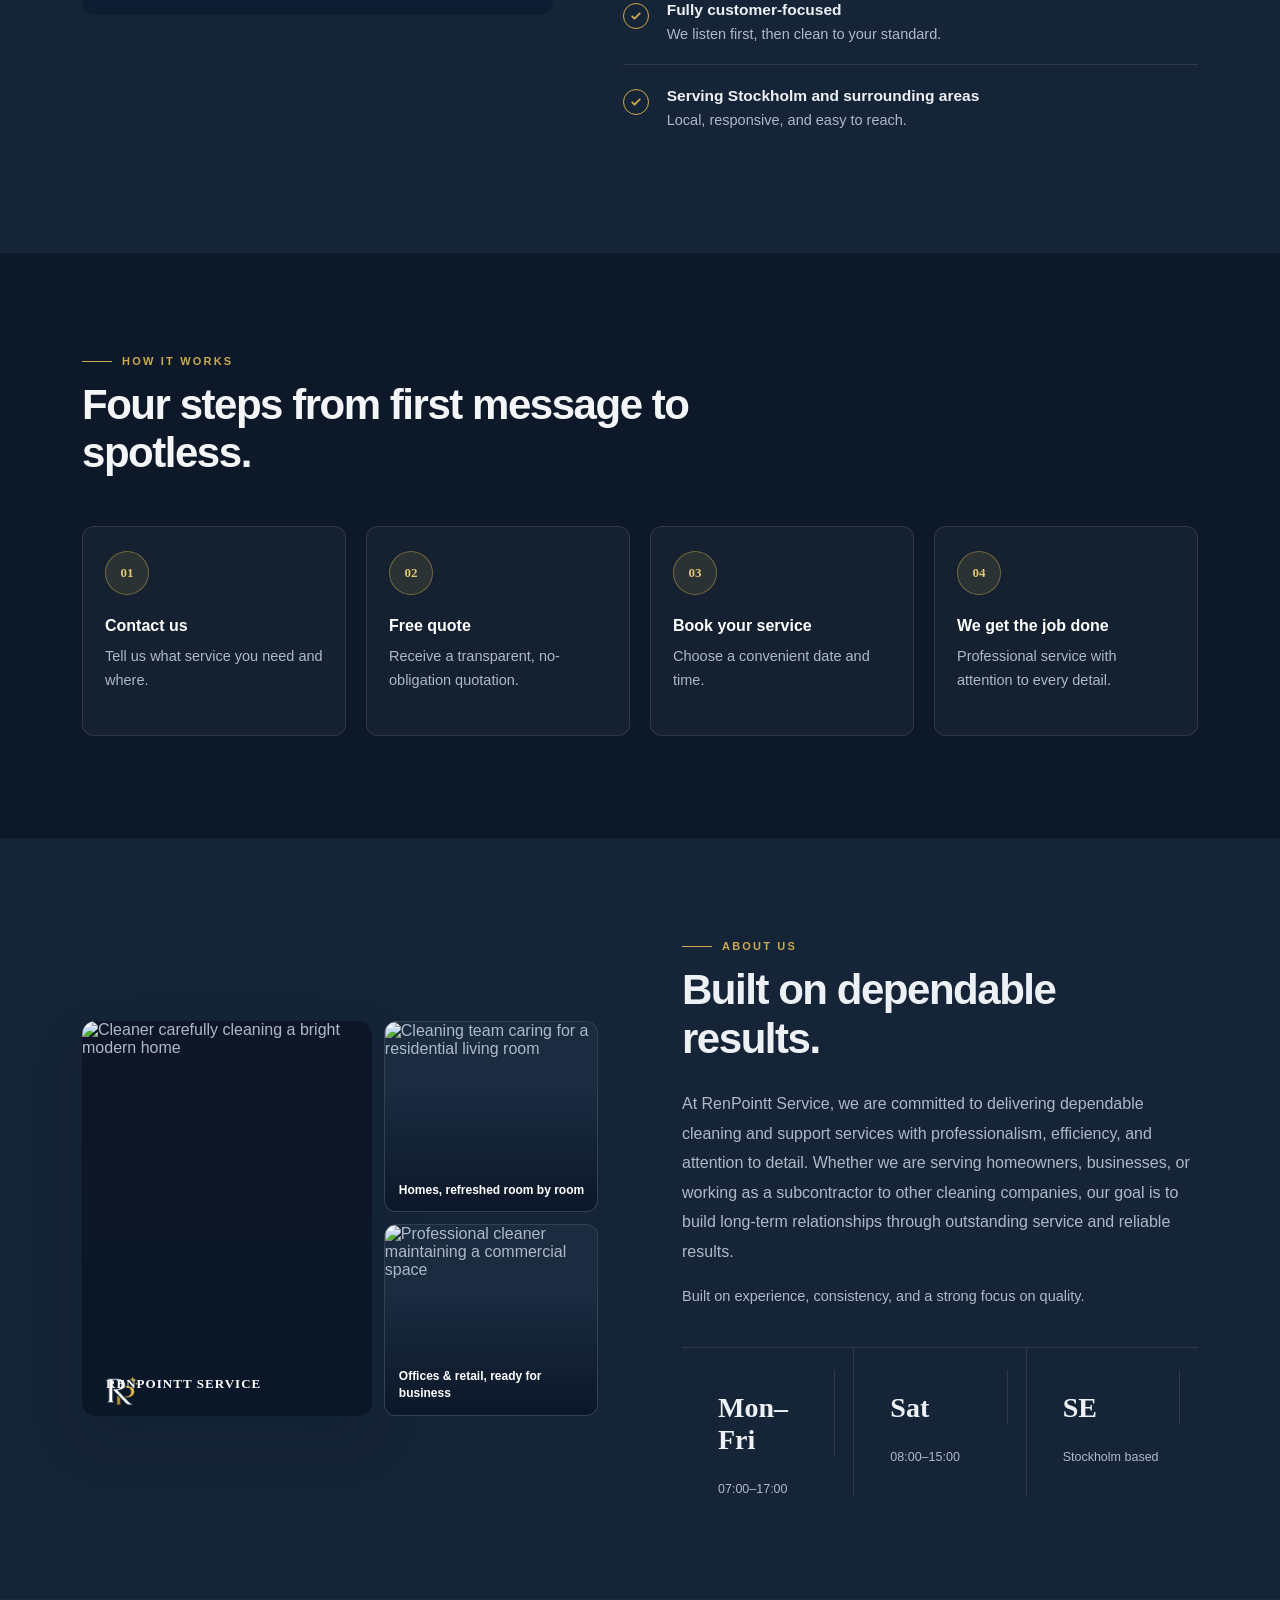
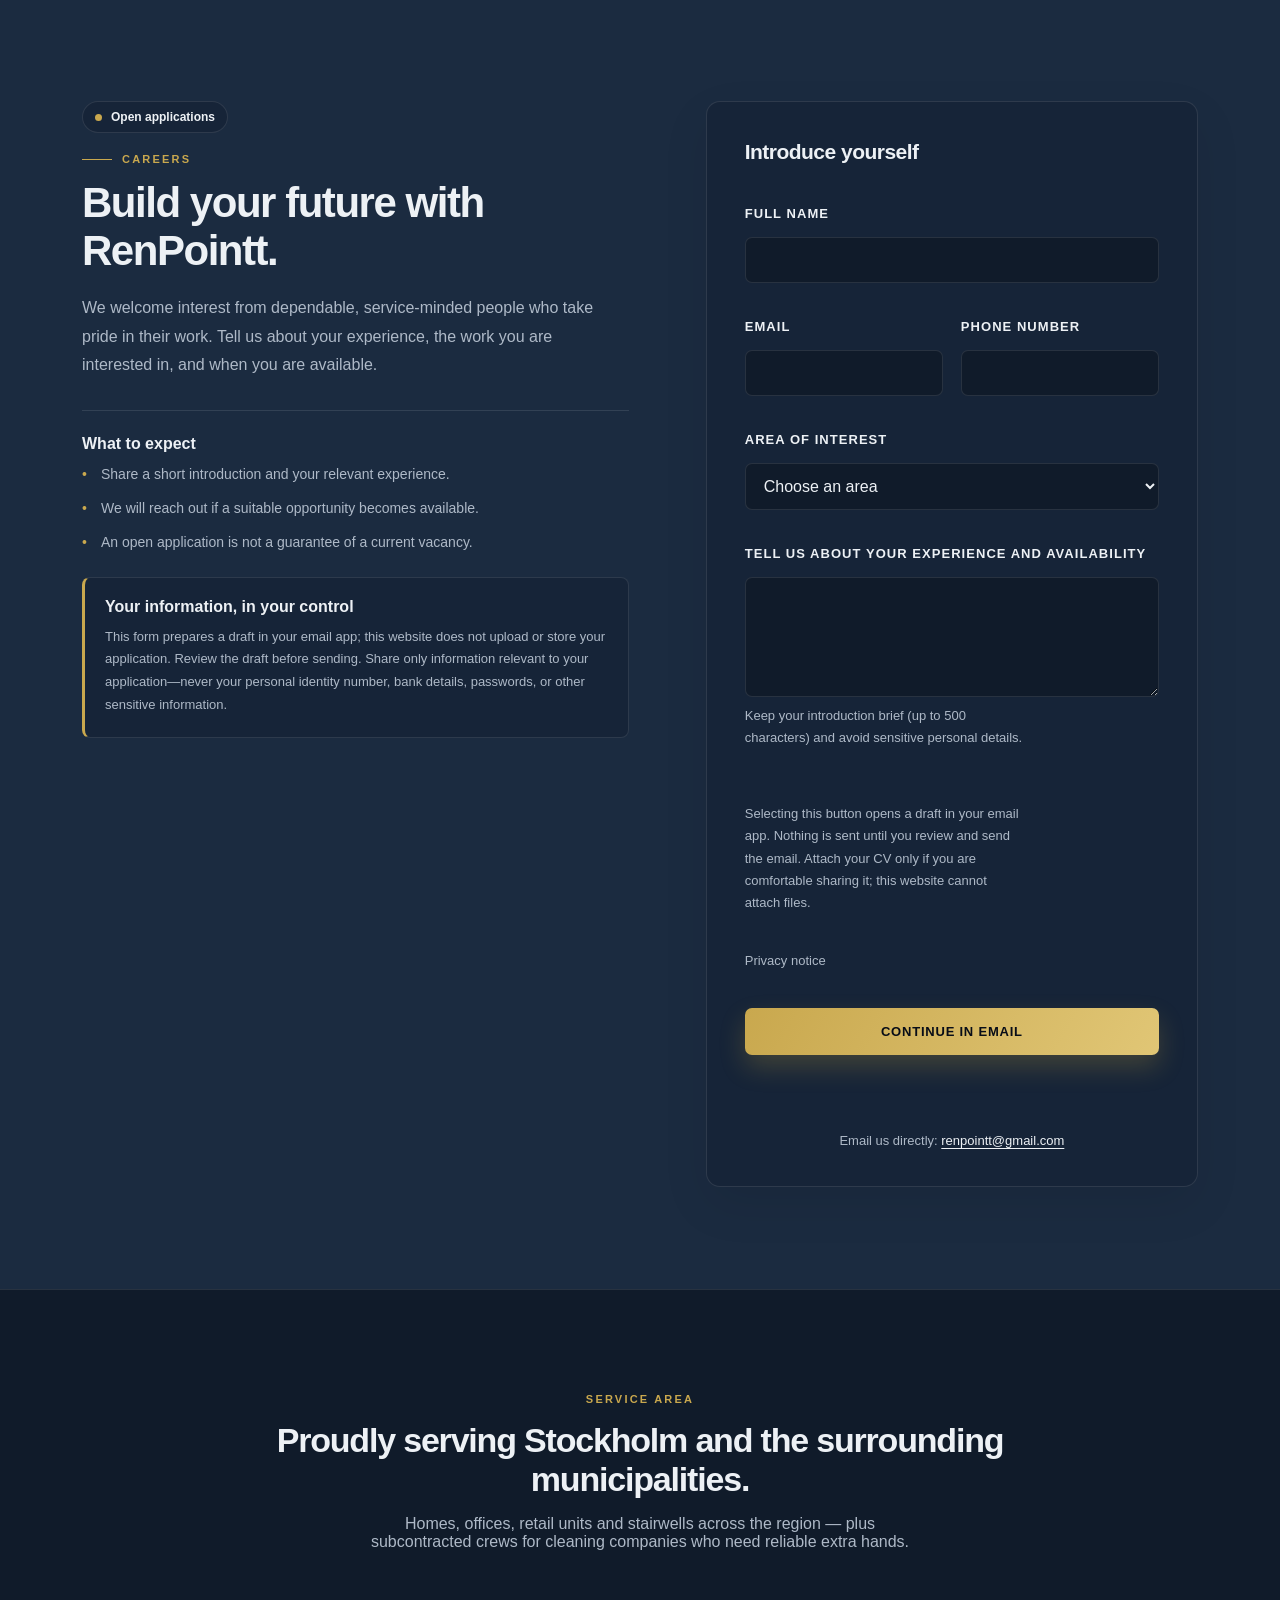
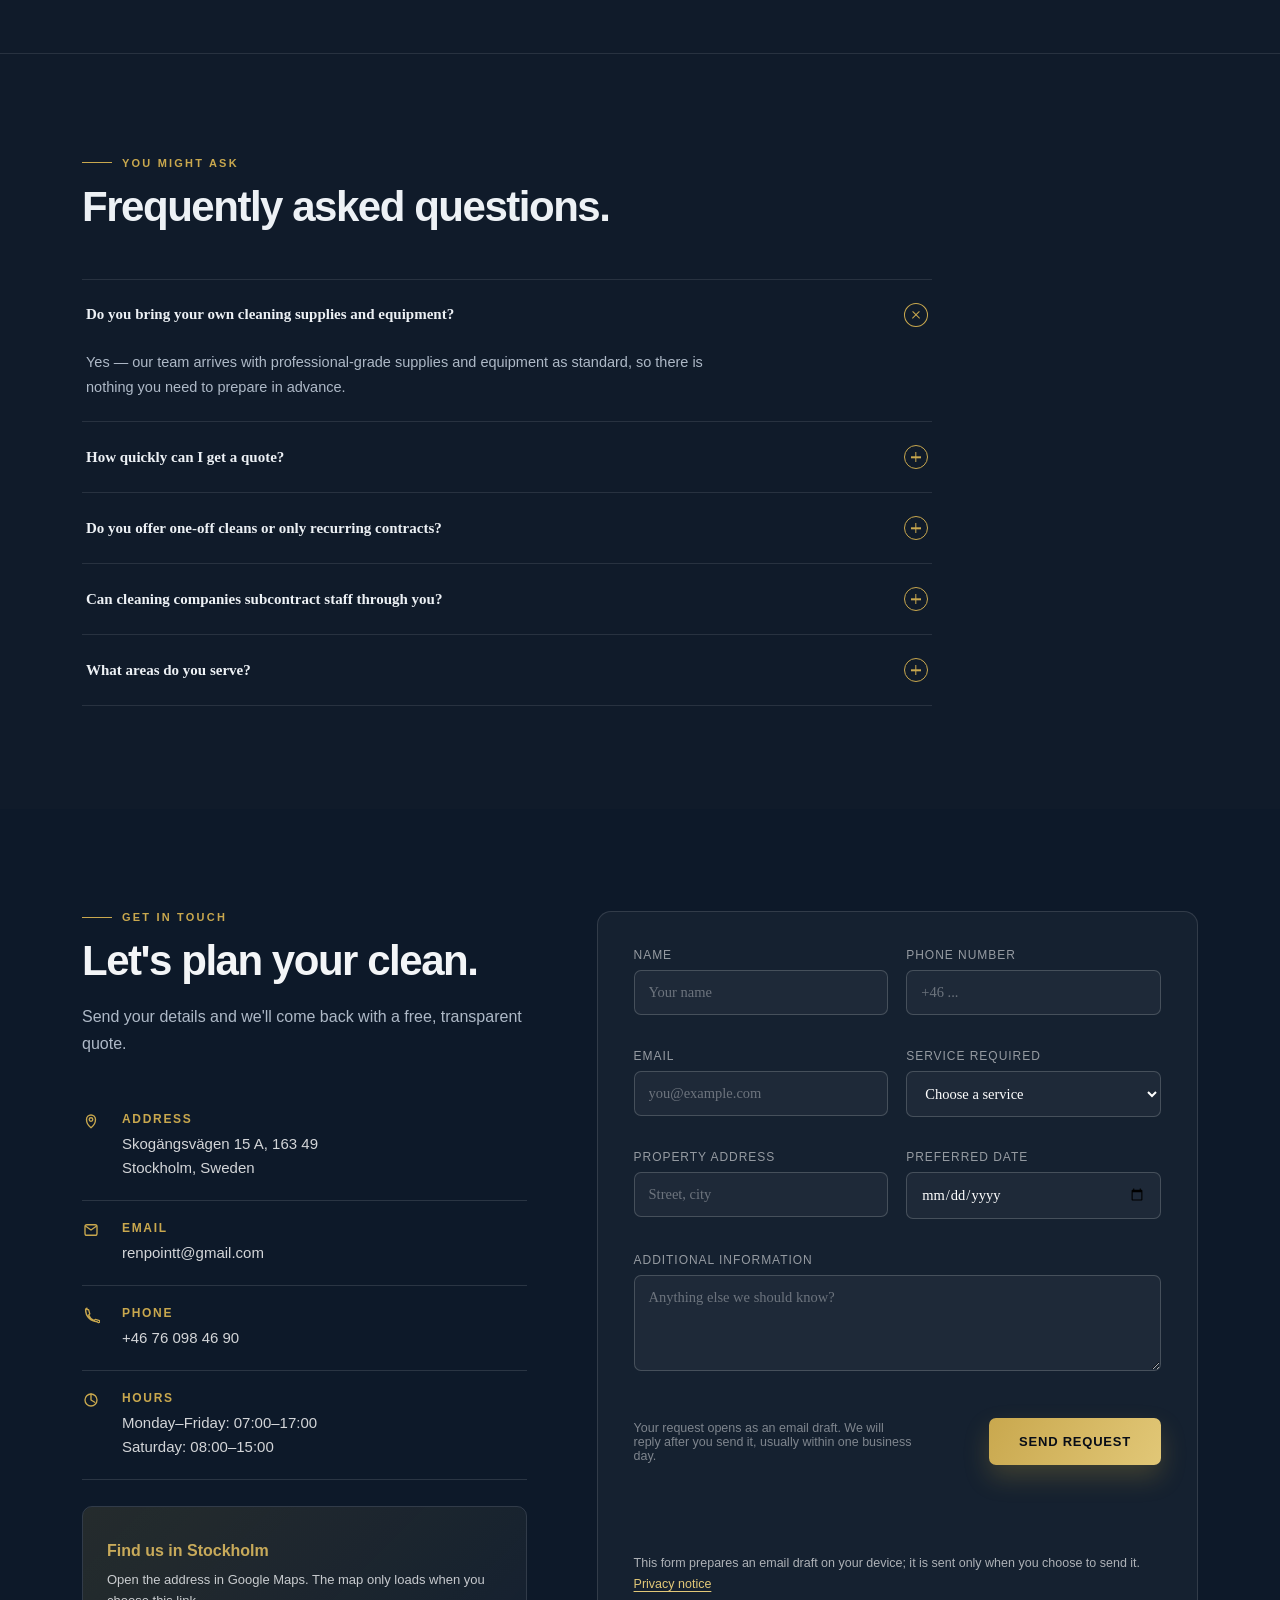
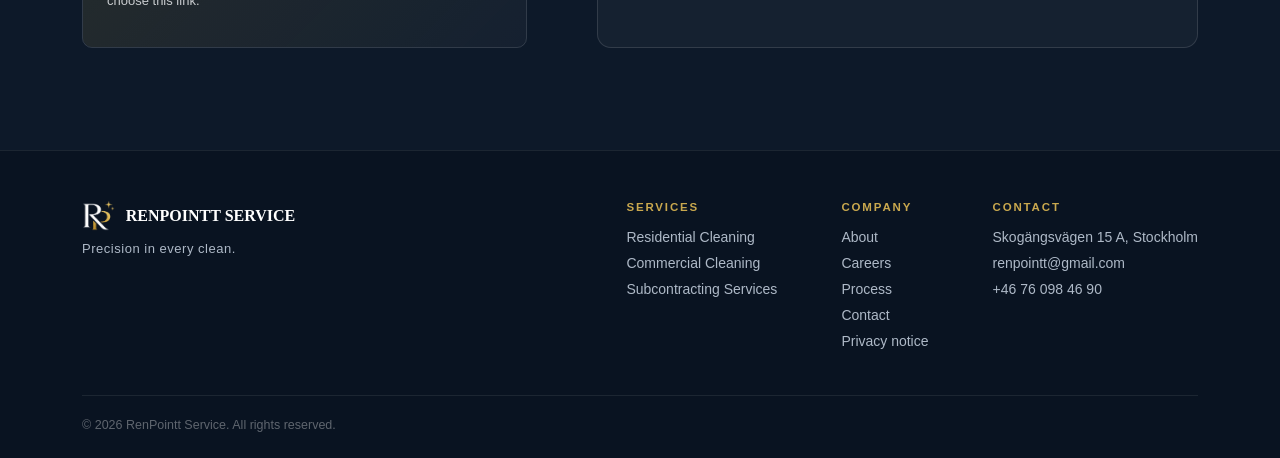
==== commit 9b0a5edf: "Improve website trust, privacy, and accessibility Co-authored-by: Copilot <223556219+Copilot@users.n" ====
--- a/index.html
+++ b/index.html
@@ -10,8 +10,33 @@
 <meta name="robots" content="index, follow">
 <meta name="theme-color" content="#0D1626">
 <meta name="referrer" content="strict-origin-when-cross-origin">
-<meta http-equiv="Content-Security-Policy" content="default-src 'self'; base-uri 'self'; object-src 'none'; script-src 'self' 'unsafe-inline'; style-src 'self' 'unsafe-inline' https://fonts.googleapis.com; font-src 'self' https://fonts.gstatic.com; img-src 'self' data: https://images.unsplash.com; frame-src https://www.google.com; form-action 'self' mailto:; upgrade-insecure-requests">
+<meta http-equiv="Content-Security-Policy" content="default-src 'self'; base-uri 'self'; object-src 'none'; script-src 'self' 'unsafe-inline'; style-src 'self' 'unsafe-inline' https://fonts.googleapis.com; font-src 'self' https://fonts.gstatic.com; img-src 'self' data: https://images.unsplash.com https://images.pexels.com; form-action 'self' mailto:; upgrade-insecure-requests">
 <link rel="canonical" href="https://www.renpointt.se/">
+<script type="application/ld+json">
+{
+  "@context": "https://schema.org",
+  "@type": "HouseCleaning",
+  "@id": "https://www.renpointt.se/#business",
+  "name": "RenPointt Service",
+  "url": "https://www.renpointt.se/",
+  "logo": "https://www.renpointt.se/img/rp-mark.png",
+  "email": "renpointt@gmail.com",
+  "telephone": "+46760984690",
+  "address": {
+    "@type": "PostalAddress",
+    "streetAddress": "Skogängsvägen 15 A",
+    "postalCode": "163 49",
+    "addressLocality": "Stockholm",
+    "addressCountry": "SE"
+  },
+  "areaServed": {
+    "@type": "AdministrativeArea",
+    "name": "Stockholm and surrounding areas"
+  },
+  "openingHours": ["Mo-Fr 07:00-17:00", "Sa 08:00-15:00"],
+  "availableLanguage": ["English", "Swedish"]
+}
+</script>
 
 <!-- Open Graph -->
 <meta property="og:type" content="website">
@@ -358,6 +383,7 @@
   .service-card:hover{background:#FCFBF7; transform:translateY(-2px); box-shadow:inset 0 0 0 1px rgba(212,175,55,0.12);}
   .service-icon{width:52px; height:52px; margin-bottom:26px;}
   .service-card h3{font-size:20px; font-weight:700; color:var(--navy); margin-bottom:16px;}
+  .service-card .service-detail{margin-top:14px; color:#5b6472; font-size:13px; line-height:1.7;}
   .service-card ul li{
     font-size:14.5px; color:#5b6472; padding:7px 0 7px 18px; border-top:1px solid #ececec; position:relative;
   }
@@ -403,6 +429,7 @@
   .gallery-credit{margin-top:26px; text-align:right; font-size:11px; color:#9aa4b0;}
   .gallery-credit a{color:#9aa4b0; text-decoration:underline;}
   .gallery-item{cursor:zoom-in;}
+  .gallery-note{margin:18px auto 0; max-width:760px; color:var(--muted); font-size:13px; line-height:1.7; text-align:center;}
 
   /* ---------- Lightbox ---------- */
   .lightbox{
@@ -422,8 +449,10 @@
   .faq-item:first-child{border-top:1px solid #e2ded4;}
   .faq-q{
     display:flex; align-items:center; justify-content:space-between; gap:20px;
+    width:100%; border:0; background:transparent; text-align:left;
     padding:22px 4px; cursor:pointer; font-family:'Montserrat'; font-weight:700; font-size:16px; color:var(--navy);
   }
+  .faq-q:focus-visible{outline:3px solid var(--gold); outline-offset:2px;}
   .faq-q .plus{
     flex:0 0 auto; width:24px; height:24px; border:1px solid var(--gold); border-radius:50%; position:relative; transition:transform .3s ease;
   }
@@ -529,7 +558,10 @@
   .info-block h5{font-size:12px; letter-spacing:0.14em; text-transform:uppercase; color:var(--gold); margin-bottom:6px;}
   .info-block p, .info-block a{font-size:15px; color:rgba(255,255,255,0.82); line-height:1.6;}
   .map-frame{margin-top:26px; border:1px solid rgba(255,255,255,0.15); overflow:hidden; filter:grayscale(0.15) contrast(1.05);}
-  .map-frame iframe{width:100%; height:220px; border:0; display:block;}
+  .map-frame a{min-height:140px; display:flex; flex-direction:column; align-items:flex-start; justify-content:center; gap:10px; padding:24px; background:linear-gradient(135deg,rgba(212,175,55,0.12),rgba(255,255,255,0.03)); color:var(--white);}
+  .map-frame a strong{color:var(--gold); font-family:'Montserrat',sans-serif; font-size:16px;}
+  .map-frame a span{color:rgba(255,255,255,0.75); font-size:13px; line-height:1.6;}
+  .map-frame a:focus-visible{outline:3px solid var(--gold); outline-offset:-4px;}
 
   form{display:grid; gap:18px;}
   .form-row{display:grid; grid-template-columns:1fr 1fr; gap:18px;}
@@ -547,6 +579,8 @@
   .form-foot{display:flex; align-items:center; justify-content:space-between; gap:20px; flex-wrap:wrap; margin-top:6px;}
   .form-note{font-size:12.5px; color:rgba(255,255,255,0.45); max-width:280px;}
   .form-status{font-size:13px; color:var(--gold); min-height:18px;}
+  .form-privacy{margin-top:10px; color:rgba(255,255,255,0.65); font-size:12.5px; line-height:1.7;}
+  .form-privacy a{color:var(--gold-light); text-decoration:underline; text-underline-offset:3px;}
 
   /* ---------- Footer ---------- */
   footer{background:var(--navy-deep); border-top:1px solid rgba(255,255,255,0.08); padding:50px 0 26px;}
@@ -559,6 +593,7 @@
   .foot-links h6{color:var(--gold); font-size:11.5px; letter-spacing:0.16em; text-transform:uppercase; margin-bottom:16px;}
   .foot-links a, .foot-links p{display:block; color:rgba(255,255,255,0.55); font-size:14px; margin-bottom:10px;}
   .foot-links a:hover{color:var(--gold);}
+  .foot-links a:focus-visible,.foot-bottom a:focus-visible{outline:2px solid var(--gold); outline-offset:4px;}
   .foot-bottom{display:flex; justify-content:space-between; padding-top:22px; flex-wrap:wrap; gap:10px;}
   .foot-bottom p{color:rgba(255,255,255,0.35); font-size:12.5px;}
 
@@ -928,8 +963,8 @@
           <div><h3 data-i18n="quote.title">Get a fast quote</h3><span data-i18n="quote.subtitle">Reply within 1 business day</span></div>
         </div>
         <form id="heroQuoteForm">
-          <div class="field"><label for="hqName" data-i18n="form.name">Name</label><input id="hqName" name="name" type="text" data-placeholder="form.namePlaceholder" placeholder="Your name" required></div>
-          <div class="field"><label for="hqPhone" data-i18n="form.phone">Mobile number</label><input id="hqPhone" name="phone" type="tel" data-placeholder="form.phonePlaceholder" placeholder="+46 ..." required></div>
+          <div class="field"><label for="hqName" data-i18n="form.name">Name</label><input id="hqName" name="name" type="text" autocomplete="name" maxlength="100" data-placeholder="form.namePlaceholder" placeholder="Your name" required></div>
+          <div class="field"><label for="hqPhone" data-i18n="form.phone">Mobile number</label><input id="hqPhone" name="phone" type="tel" autocomplete="tel" maxlength="30" data-placeholder="form.phonePlaceholder" placeholder="+46 ..." required></div>
           <div class="field">
             <label for="hqService" data-i18n="form.service">Service</label>
             <select id="hqService" name="service" required>
@@ -943,6 +978,7 @@
           </div>
           <button type="submit" class="btn-primary" data-i18n="quote.button">Get a quote</button>
         </form>
+        <p class="form-status" id="heroQuoteStatus" aria-live="polite"></p>
         <div class="quote-card-note" data-i18n="quote.note">No obligation — just a straight answer on price and timing.</div>
       </div>
     </div>
@@ -982,6 +1018,7 @@
           <li data-i18n="services.item.regular">Regular cleaning</li>
           <li data-i18n="services.item.deep">Deep cleaning</li>
         </ul>
+        <p class="service-detail" data-i18n="services.detail.residential">Choose a recurring visit or a one-off deep clean, planned around your home and preferred schedule.</p>
       </div>
       <div class="service-card">
         <svg class="service-icon" viewBox="0 0 48 48" fill="none" stroke="#D4AF37" stroke-width="1.6"><rect x="8" y="6" width="26" height="36" rx="1"/><path d="M14 14h4M22 14h4M14 22h4M22 22h4M14 30h4M22 30h4"/><path d="M34 42V22h6v20"/></svg>
@@ -992,6 +1029,7 @@
           <li data-i18n="services.item.stairwell">Stairwell cleaning</li>
           <li data-i18n="services.item.common">Common area cleaning</li>
         </ul>
+        <p class="service-detail" data-i18n="services.detail.commercial">Cleaning for offices, shops, stairwells and shared spaces. Contact us to discuss your premises and schedule.</p>
       </div>
       <div class="service-card">
         <svg class="service-icon" viewBox="0 0 48 48" fill="none" stroke="#D4AF37" stroke-width="1.6"><rect x="10" y="6" width="28" height="36" rx="1"/><path d="M24 6v36M10 24h28"/></svg>
@@ -1000,6 +1038,7 @@
           <li data-i18n="services.item.interior">Interior &amp; exterior glass</li>
           <li data-i18n="services.item.streak">Streak-free finish</li>
         </ul>
+        <p class="service-detail" data-i18n="services.detail.windows">Tell us about your windows and access requirements so we can discuss a suitable service.</p>
       </div>
       <div class="service-card">
         <svg class="service-icon" viewBox="0 0 48 48" fill="none" stroke="#D4AF37" stroke-width="1.6"><rect x="10" y="16" width="22" height="20" rx="1"/><path d="M16 16v-4h10v4"/><path d="M32 22h6l4 6v8h-10"/><circle cx="18" cy="38" r="3" fill="#D4AF37" stroke="none"/><circle cx="34" cy="38" r="3" fill="#D4AF37" stroke="none"/></svg>
@@ -1008,6 +1047,7 @@
           <li data-i18n="services.item.turnover">Full property turnover clean</li>
           <li data-i18n="services.item.tenancy">End-of-tenancy ready</li>
         </ul>
+        <p class="service-detail" data-i18n="services.detail.moveout">A thorough clean when a property is changing occupants. Share the size and timing for a tailored quote.</p>
       </div>
     </div>
     <div class="sub-banner rv">
@@ -1026,9 +1066,9 @@
 <section id="gallery">
   <div class="wrap">
     <div class="section-head rv">
-      <div class="eyebrow"><span class="rule"></span><span data-i18n="gallery.heading">OUR WORK</span></div>
-      <h2 data-i18n="gallery.title">What precision looks like on the job.</h2>
-      <p data-i18n="gallery.text">A look at the four services we're called for most across Stockholm.</p>
+      <div class="eyebrow"><span class="rule"></span><span data-i18n="gallery.heading">SERVICE EXAMPLES</span></div>
+      <h2 data-i18n="gallery.title">Cleaning services, at a glance.</h2>
+      <p data-i18n="gallery.text">Explore the types of cleaning we offer across Stockholm.</p>
     </div>
     <div class="gallery-grid rv">
       <div class="gallery-item">
@@ -1187,6 +1227,7 @@
         <small class="form-note" id="careerMessageHelp" data-i18n="careers.messageHelp">Keep your introduction brief (up to 500 characters) and avoid sensitive personal details.</small>
       </div>
       <p class="form-note" data-i18n="careers.note">Selecting this button opens a draft in your email app. Nothing is sent until you review and send the email. Attach your CV only if you are comfortable sharing it; this website cannot attach files.</p>
+      <p class="form-note"><a href="privacy.html" data-i18n="footer.privacy">Privacy notice</a></p>
       <button type="submit" class="btn-primary" data-i18n="careers.submit">Continue in email</button>
       <p class="career-status" id="careerStatus" aria-live="polite"></p>
       <p class="career-email-fallback"><span data-i18n="careers.emailFallback">Email us directly:</span> <a href="mailto:renpointt@gmail.com">renpointt@gmail.com</a></p>
@@ -1211,24 +1252,24 @@
     </div>
     <div class="faq-list rv">
       <div class="faq-item open">
-        <div class="faq-q"><span data-i18n="faq.q1">Do you bring your own cleaning supplies and equipment?</span><span class="plus"></span></div>
-        <div class="faq-a"><p data-i18n="faq.a1">Yes — our team arrives with professional-grade supplies and equipment as standard, so there's nothing you need to prepare in advance.</p></div>
+        <button class="faq-q" type="button" aria-expanded="true" aria-controls="faqAnswer1"><span data-i18n="faq.q1">Do you bring your own cleaning supplies and equipment?</span><span class="plus" aria-hidden="true"></span></button>
+        <div class="faq-a" id="faqAnswer1" aria-hidden="false"><p data-i18n="faq.a1">Yes — our team arrives with professional-grade supplies and equipment as standard, so there's nothing you need to prepare in advance.</p></div>
       </div>
       <div class="faq-item">
-        <div class="faq-q"><span data-i18n="faq.q2">How quickly can I get a quote?</span><span class="plus"></span></div>
-        <div class="faq-a"><p data-i18n="faq.a2">Send your details through the contact form or the quick-quote box in the hero, and we'll come back with a free, transparent quote — usually within one business day.</p></div>
+        <button class="faq-q" type="button" aria-expanded="false" aria-controls="faqAnswer2"><span data-i18n="faq.q2">How quickly can I get a quote?</span><span class="plus" aria-hidden="true"></span></button>
+        <div class="faq-a" id="faqAnswer2" aria-hidden="true"><p data-i18n="faq.a2">Send your details through the contact form or the quick-quote box in the hero, and we'll come back with a free, transparent quote — usually within one business day.</p></div>
       </div>
       <div class="faq-item">
-        <div class="faq-q"><span data-i18n="faq.q3">Do you offer one-off cleans or only recurring contracts?</span><span class="plus"></span></div>
-        <div class="faq-a"><p data-i18n="faq.a3">Both. Regular weekly or bi-weekly visits, one-off deep cleans, and move-in / move-out jobs are all available, scheduled around you.</p></div>
+        <button class="faq-q" type="button" aria-expanded="false" aria-controls="faqAnswer3"><span data-i18n="faq.q3">Do you offer one-off cleans or only recurring contracts?</span><span class="plus" aria-hidden="true"></span></button>
+        <div class="faq-a" id="faqAnswer3" aria-hidden="true"><p data-i18n="faq.a3">Both. Regular weekly or bi-weekly visits, one-off deep cleans, and move-in / move-out jobs are all available, scheduled around you.</p></div>
       </div>
       <div class="faq-item">
-        <div class="faq-q"><span data-i18n="faq.q4">Can cleaning companies subcontract staff through you?</span><span class="plus"></span></div>
-        <div class="faq-a"><p data-i18n="faq.a4">Yes — we provide trained cleaning staff and subcontracting support for other cleaning companies who need reliable extra coverage.</p></div>
+        <button class="faq-q" type="button" aria-expanded="false" aria-controls="faqAnswer4"><span data-i18n="faq.q4">Can cleaning companies subcontract staff through you?</span><span class="plus" aria-hidden="true"></span></button>
+        <div class="faq-a" id="faqAnswer4" aria-hidden="true"><p data-i18n="faq.a4">Yes — we provide trained cleaning staff and subcontracting support for other cleaning companies who need reliable extra coverage.</p></div>
       </div>
       <div class="faq-item">
-        <div class="faq-q"><span data-i18n="faq.q5">What areas do you serve?</span><span class="plus"></span></div>
-        <div class="faq-a"><p data-i18n="faq.a5">We're based in Stockholm and serve the surrounding areas. Get in touch with your address and we'll confirm coverage.</p></div>
+        <button class="faq-q" type="button" aria-expanded="false" aria-controls="faqAnswer5"><span data-i18n="faq.q5">What areas do you serve?</span><span class="plus" aria-hidden="true"></span></button>
+        <div class="faq-a" id="faqAnswer5" aria-hidden="true"><p data-i18n="faq.a5">We're based in Stockholm and serve the surrounding areas. Get in touch with your address and we'll confirm coverage.</p></div>
       </div>
     </div>
   </div>
@@ -1248,17 +1289,20 @@
       <div class="info-block"><div class="ic"><svg viewBox="0 0 24 24" aria-hidden="true" focusable="false"><path d="M6.6 4.8h2.2l1.6 5.7-1.5 1.5a12 12 0 0 0 7.4 7.4l1.5-1.5 5.7 1.6v2.2A2.2 2.2 0 0 1 20.3 21 15.7 15.7 0 0 1 4.8 4.8a2.2 2.2 0 0 1 1.8-2Z"></path></svg></div><div><h5 data-i18n="contact.phone">Phone</h5><a href="tel:+46760984690">+46 76 098 46 90</a></div></div>
       <div class="info-block"><div class="ic"><svg viewBox="0 0 24 24" aria-hidden="true" focusable="false"><circle cx="12" cy="12" r="8"></circle><path d="M12 4v8l5 3"></path></svg></div><div><h5 data-i18n="contact.hours">Hours</h5><p>Monday–Friday: 07:00–17:00<br>Saturday: 08:00–15:00</p></div></div>
       <div class="map-frame">
-        <iframe src="https://www.google.com/maps?q=Skog%C3%A4ngsv%C3%A4gen%2015A%2C%20163%2049%20Stockholm%2C%20Sweden&output=embed" loading="lazy" referrerpolicy="no-referrer-when-downgrade" title="RenPointt Service location"></iframe>
+        <a href="https://www.google.com/maps/search/?api=1&amp;query=Skog%C3%A4ngsv%C3%A4gen%2015A%2C%20163%2049%20Stockholm%2C%20Sweden" data-i18n-aria-label="contact.mapLinkLabel" aria-label="Open the address in Google Maps">
+          <strong data-i18n="contact.mapLinkTitle">Find us in Stockholm</strong>
+          <span data-i18n="contact.mapLinkText">Open the address in Google Maps. The map only loads when you choose this link.</span>
+        </a>
       </div>
     </div>
 
     <form id="quoteForm" class="rv">
       <div class="form-row">
-        <div class="field"><label for="fname" data-i18n="contact.formName">Name</label><input id="fname" name="name" type="text" placeholder="Your full name" data-placeholder="form.namePlaceholder" required></div>
-        <div class="field"><label for="fphone" data-i18n="contact.formPhone">Phone number</label><input id="fphone" name="phone" type="tel" placeholder="+46 ..." data-placeholder="form.phonePlaceholder" required></div>
+        <div class="field"><label for="fname" data-i18n="contact.formName">Name</label><input id="fname" name="name" type="text" autocomplete="name" maxlength="100" placeholder="Your full name" data-placeholder="form.namePlaceholder" required></div>
+        <div class="field"><label for="fphone" data-i18n="contact.formPhone">Phone number</label><input id="fphone" name="phone" type="tel" autocomplete="tel" maxlength="30" placeholder="+46 ..." data-placeholder="form.phonePlaceholder" required></div>
       </div>
       <div class="form-row">
-        <div class="field"><label for="femail" data-i18n="contact.formEmail">Email</label><input id="femail" name="email" type="email" placeholder="you@example.com" data-placeholder="contact.formEmailPlaceholder" required></div>
+        <div class="field"><label for="femail" data-i18n="contact.formEmail">Email</label><input id="femail" name="email" type="email" autocomplete="email" maxlength="254" placeholder="you@example.com" data-placeholder="contact.formEmailPlaceholder" required></div>
         <div class="field"><label for="fservice" data-i18n="contact.formService">Service required</label>
           <select id="fservice" name="service" required>
             <option value="" disabled selected data-i18n="form.servicePlaceholder">Select a service</option>
@@ -1270,15 +1314,16 @@
         </div>
       </div>
       <div class="form-row">
-        <div class="field"><label for="faddress" data-i18n="contact.formAddress">Property address</label><input id="faddress" name="address" type="text" placeholder="Street, city" data-placeholder="contact.formAddressPlaceholder"></div>
+        <div class="field"><label for="faddress" data-i18n="contact.formAddress">Property address</label><input id="faddress" name="address" type="text" autocomplete="street-address" maxlength="160" placeholder="Street, city" data-placeholder="contact.formAddressPlaceholder"></div>
         <div class="field"><label for="fdate" data-i18n="contact.formDate">Preferred date</label><input id="fdate" name="date" type="date"></div>
       </div>
-      <div class="field"><label for="fmore" data-i18n="contact.formMore">Additional information</label><textarea id="fmore" name="more" placeholder="Anything else we should know?" data-placeholder="contact.formMorePlaceholder"></textarea></div>
+      <div class="field"><label for="fmore" data-i18n="contact.formMore">Additional information</label><textarea id="fmore" name="more" maxlength="1000" placeholder="Anything else we should know?" data-placeholder="contact.formMorePlaceholder"></textarea></div>
       <div class="form-foot">
         <span class="form-note" data-i18n="contact.formNote">We'll reply with a free, no-obligation quote — usually within one business day.</span>
         <button type="submit" class="btn-primary" data-i18n="contact.formSubmit">Send request</button>
       </div>
-      <div class="form-status" id="formStatus"></div>
+      <div class="form-status" id="formStatus" aria-live="polite"></div>
+      <p class="form-privacy"><span data-i18n="contact.formPrivacy">This form prepares an email draft on your device; it is sent only when you choose to send it.</span> <a href="privacy.html" data-i18n="footer.privacy">Privacy notice</a></p>
     </form>
   </div>
 </section>
@@ -1307,6 +1352,7 @@
           <a href="#careers" data-i18n="nav.careers">Careers</a>
           <a href="#process" data-i18n="nav.process">How it works</a>
           <a href="#contact" data-i18n="nav.contact">Contact</a>
+          <a href="privacy.html" data-i18n="footer.privacy">Privacy notice</a>
         </div>
         <div>
           <h6 data-i18n="footer.contact">Contact</h6>
@@ -1354,7 +1400,7 @@
       'hero.stat2': 'Days a week',
       'hero.stat3': 'Typical quote response',
       'quote.title': 'Get a fast quote',
-      'quote.subtitle': 'Reply within 1 business day',
+      'quote.subtitle': 'Opens an email draft',
       'form.name': 'Name',
       'form.namePlaceholder': 'Your name',
       'form.phone': 'Mobile number',
@@ -1390,12 +1436,17 @@
       'services.item.streak': 'Streak-free finish',
       'services.item.turnover': 'Full property turnover clean',
       'services.item.tenancy': 'End-of-tenancy ready',
+      'services.detail.residential': 'Choose a recurring visit or a one-off deep clean, planned around your home and preferred schedule.',
+      'services.detail.commercial': 'Cleaning for offices, shops, stairwells and shared spaces. Contact us to discuss your premises and schedule.',
+      'services.detail.windows': 'Tell us about your windows and access requirements so we can discuss a suitable service.',
+      'services.detail.moveout': 'A thorough clean when a property is changing occupants. Share the size and timing for a tailored quote.',
       'services.subTitle': 'Subcontracting Services',
       'services.subText': 'We provide professional cleaning staff and subcontracting services for cleaning companies — flexible, trained hands whenever you need extra coverage.',
       'services.subBtn': 'Discuss subcontracting',
-      'gallery.heading': 'OUR WORK',
-      'gallery.title': 'What precision looks like on the job.',
-      'gallery.text': 'A look at the four services we are called for most across Stockholm.',
+      'gallery.heading': 'SERVICE EXAMPLES',
+      'gallery.title': 'Cleaning services, at a glance.',
+      'gallery.text': 'Explore the types of cleaning we offer across Stockholm.',
+      'gallery.note': '',
       'gallery.residential': 'RESIDENTIAL',
       'gallery.commercial': 'COMMERCIAL',
       'gallery.windows': 'WINDOWS',
@@ -1489,6 +1540,9 @@
       'contact.email': 'Email',
       'contact.phone': 'Phone',
       'contact.hours': 'Hours',
+      'contact.mapLinkLabel': 'Open the address in Google Maps',
+      'contact.mapLinkTitle': 'Find us in Stockholm',
+      'contact.mapLinkText': 'Open the address in Google Maps. The map only loads when you choose this link.',
       'contact.formName': 'Name',
       'contact.formPhone': 'Phone number',
       'contact.formEmail': 'Email',
@@ -1499,12 +1553,16 @@
       'contact.formDate': 'Preferred date',
       'contact.formMore': 'Additional information',
       'contact.formMorePlaceholder': 'Anything else we should know?',
-      'contact.formNote': "We'll reply with a free, no-obligation quote — usually within one business day.",
+      'contact.formNote': 'Your request opens as an email draft. We will reply after you send it, usually within one business day.',
+      'contact.formPrivacy': 'This form prepares an email draft on your device; it is sent only when you choose to send it.',
+      'contact.emailReady': 'Your email draft should open in your email app. Review it and send it when ready.',
+      'contact.emailTooLong': 'This request is too long to open as an email draft. Shorten the additional information or email us directly.',
       'contact.formSubmit': 'Send request',
       'service.other': 'Other',
       'footer.services': 'Services',
       'footer.company': 'Company',
       'footer.contact': 'Contact',
+      'footer.privacy': 'Privacy notice',
       'footer.about': 'About us',
       'footer.how': 'How it works',
       'footer.rights': 'All rights reserved.',
@@ -1530,7 +1588,7 @@
       'hero.stat2': 'Dagar i veckan',
       'hero.stat3': 'Vanlig svarstid för offert',
       'quote.title': 'Få en snabb offert',
-      'quote.subtitle': 'Svar inom 1 arbetsdag',
+      'quote.subtitle': 'Öppnar ett e-postutkast',
       'form.name': 'Namn',
       'form.namePlaceholder': 'Ditt namn',
       'form.phone': 'Mobilnummer',
@@ -1566,12 +1624,17 @@
       'services.item.streak': 'Fläckfri finish',
       'services.item.turnover': 'Total städning inför byte',
       'services.item.tenancy': 'Redo för slutbesiktning',
+      'services.detail.residential': 'Välj regelbunden städning eller en enstaka storstädning, planerad efter ditt hem och önskat schema.',
+      'services.detail.commercial': 'Städning av kontor, butiker, trapphus och gemensamma utrymmen. Kontakta oss för att diskutera lokaler och schema.',
+      'services.detail.windows': 'Berätta om dina fönster och tillträdeskrav så diskuterar vi en lämplig tjänst.',
+      'services.detail.moveout': 'Grundlig städning vid byte av boende. Berätta om yta och tidplan för en anpassad offert.',
       'services.subTitle': 'Städtjänster som underleverantör',
       'services.subText': 'Vi erbjuder professionell städpersonal som underleverantör till städföretag — flexibel och kompetent förstärkning när ni behöver extra kapacitet.',
       'services.subBtn': 'Diskutera underleverans',
-      'gallery.heading': 'VÅRT ARBETE',
-      'gallery.title': 'Så ser precision ut i praktiken.',
-      'gallery.text': 'Ett urval av de fyra tjänster vi oftast utför i Stockholm.',
+      'gallery.heading': 'TJÄNSTEEXEMPEL',
+      'gallery.title': 'Våra städtjänster i korthet.',
+      'gallery.text': 'Upptäck städtjänsterna vi erbjuder i Stockholm.',
+      'gallery.note': '',
       'gallery.residential': 'BOSTAD',
       'gallery.commercial': 'KOMMERS',
       'gallery.windows': 'FÖNSTER',
@@ -1665,6 +1728,9 @@
       'contact.email': 'E-post',
       'contact.phone': 'Telefon',
       'contact.hours': 'Öppettider',
+      'contact.mapLinkLabel': 'Öppna adressen i Google Maps',
+      'contact.mapLinkTitle': 'Hitta oss i Stockholm',
+      'contact.mapLinkText': 'Öppna adressen i Google Maps. Kartan laddas först när du väljer länken.',
       'contact.formName': 'Namn',
       'contact.formPhone': 'Telefonnummer',
       'contact.formEmail': 'E-post',
@@ -1675,12 +1741,16 @@
       'contact.formDate': 'Önskat datum',
       'contact.formMore': 'Ytterligare information',
       'contact.formMorePlaceholder': 'Något annat vi bör veta?',
-      'contact.formNote': 'Vi återkommer med en gratis offert utan förpliktelse — vanligtvis inom en arbetsdag.',
+      'contact.formNote': 'Din förfrågan öppnas som ett e-postutkast. Vi svarar när du har skickat det, vanligtvis inom en arbetsdag.',
+      'contact.formPrivacy': 'Formuläret skapar ett e-postutkast på din enhet; det skickas först när du väljer att skicka det.',
+      'contact.emailReady': 'Ett e-postutkast bör öppnas i ditt e-postprogram. Granska det och skicka när du är redo.',
+      'contact.emailTooLong': 'Förfrågan är för lång för att öppnas som ett e-postutkast. Korta ned informationen eller e-posta oss direkt.',
       'contact.formSubmit': 'Skicka förfrågan',
       'service.other': 'Övrigt',
       'footer.services': 'Tjänster',
       'footer.company': 'Företag',
       'footer.contact': 'Kontakt',
+      'footer.privacy': 'Integritetsinformation',
       'footer.about': 'Om oss',
       'footer.how': 'Så fungerar det',
       'footer.rights': 'Alla rättigheter förbehållna.',
@@ -1733,6 +1803,10 @@
       const key = el.dataset.placeholder;
       if (dict[key]) el.placeholder = dict[key];
     });
+    document.querySelectorAll('[data-i18n-aria-label]').forEach(el => {
+      const key = el.dataset.i18nAriaLabel;
+      if (dict[key]) el.setAttribute('aria-label', dict[key]);
+    });
     document.documentElement.lang = lang;
     langSelect.value = lang;
     localStorage.setItem('rp-lang', lang);
@@ -1776,27 +1850,41 @@
   }, { threshold: 0.18 });
   rvEls.forEach(el => io.observe(el));
 
+  function openEmailDraft(mailto, statusElement, readyMessage, tooLongMessage) {
+    if (mailto.length > 1800) {
+      statusElement.textContent = tooLongMessage;
+      return;
+    }
+    statusElement.textContent = readyMessage;
+    window.location.href = mailto;
+  }
+
   // contact form -> mailto handoff
   const form = document.getElementById('quoteForm');
   const status = document.getElementById('formStatus');
   form.addEventListener('submit', function(e){
     e.preventDefault();
+    if (!form.reportValidity()) return;
     const d = Object.fromEntries(new FormData(form).entries());
     const body =
       `Name: ${d.name}\nPhone: ${d.phone}\nEmail: ${d.email}\nService required: ${d.service}\n` +
       `Property address: ${d.address || '—'}\nPreferred date: ${d.date || '—'}\n\nAdditional information:\n${d.more || '—'}`;
     const mailto = `mailto:renpointt@gmail.com?subject=${encodeURIComponent('Quote request — ' + d.service)}&body=${encodeURIComponent(body)}`;
-    window.location.href = mailto;
-    status.textContent = 'Opening your email client to send this request…';
+    const dict = translations[langSelect.value] || translations.en;
+    openEmailDraft(mailto, status, dict['contact.emailReady'], dict['contact.emailTooLong']);
   });
 
   // hero quick-quote form -> mailto handoff
   const heroForm = document.getElementById('heroQuoteForm');
+  const heroStatus = document.getElementById('heroQuoteStatus');
   heroForm.addEventListener('submit', function(e){
     e.preventDefault();
+    if (!heroForm.reportValidity()) return;
     const d = Object.fromEntries(new FormData(heroForm).entries());
     const body = `Name: ${d.name}\nPhone: ${d.phone}\nService required: ${d.service}\n\n(Sent via the hero quick-quote form)`;
-    window.location.href = `mailto:renpointt@gmail.com?subject=${encodeURIComponent('Quick quote request — ' + d.service)}&body=${encodeURIComponent(body)}`;
+    const mailto = `mailto:renpointt@gmail.com?subject=${encodeURIComponent('Quick quote request — ' + d.service)}&body=${encodeURIComponent(body)}`;
+    const dict = translations[langSelect.value] || translations.en;
+    openEmailDraft(mailto, heroStatus, dict['contact.emailReady'], dict['contact.emailTooLong']);
   });
 
   // Career applications are prepared locally as an email draft; nothing is uploaded.
@@ -1811,12 +1899,8 @@
       `Name: ${d.name}\nEmail: ${d.email}\nPhone: ${d.phone}\nArea of interest: ${role.selectedOptions[0].text}\n\n` +
       `Experience and availability:\n${d.message}`;
     const mailto = `mailto:renpointt@gmail.com?subject=${encodeURIComponent('RenPointt application')}&body=${encodeURIComponent(body)}`;
-    if (mailto.length > 1800) {
-      careerStatus.textContent = translations[langSelect.value]['careers.emailTooLong'];
-      return;
-    }
-    careerStatus.textContent = translations[langSelect.value]['careers.emailReady'];
-    window.location.href = mailto;
+    const dict = translations[langSelect.value] || translations.en;
+    openEmailDraft(mailto, careerStatus, dict['careers.emailReady'], dict['careers.emailTooLong']);
   });
 
   // lightbox for gallery images
@@ -1837,10 +1921,19 @@
 
   // FAQ accordion
   document.querySelectorAll('.faq-item').forEach(item => {
-    item.querySelector('.faq-q').addEventListener('click', () => {
+    const button = item.querySelector('.faq-q');
+    button.addEventListener('click', () => {
       const wasOpen = item.classList.contains('open');
-      document.querySelectorAll('.faq-item').forEach(i => i.classList.remove('open'));
-      if (!wasOpen) item.classList.add('open');
+      document.querySelectorAll('.faq-item').forEach(i => {
+        i.classList.remove('open');
+        i.querySelector('.faq-q').setAttribute('aria-expanded', 'false');
+        i.querySelector('.faq-a').setAttribute('aria-hidden', 'true');
+      });
+      if (!wasOpen) {
+        item.classList.add('open');
+        button.setAttribute('aria-expanded', 'true');
+        item.querySelector('.faq-a').setAttribute('aria-hidden', 'false');
+      }
     });
   });
 </script>
